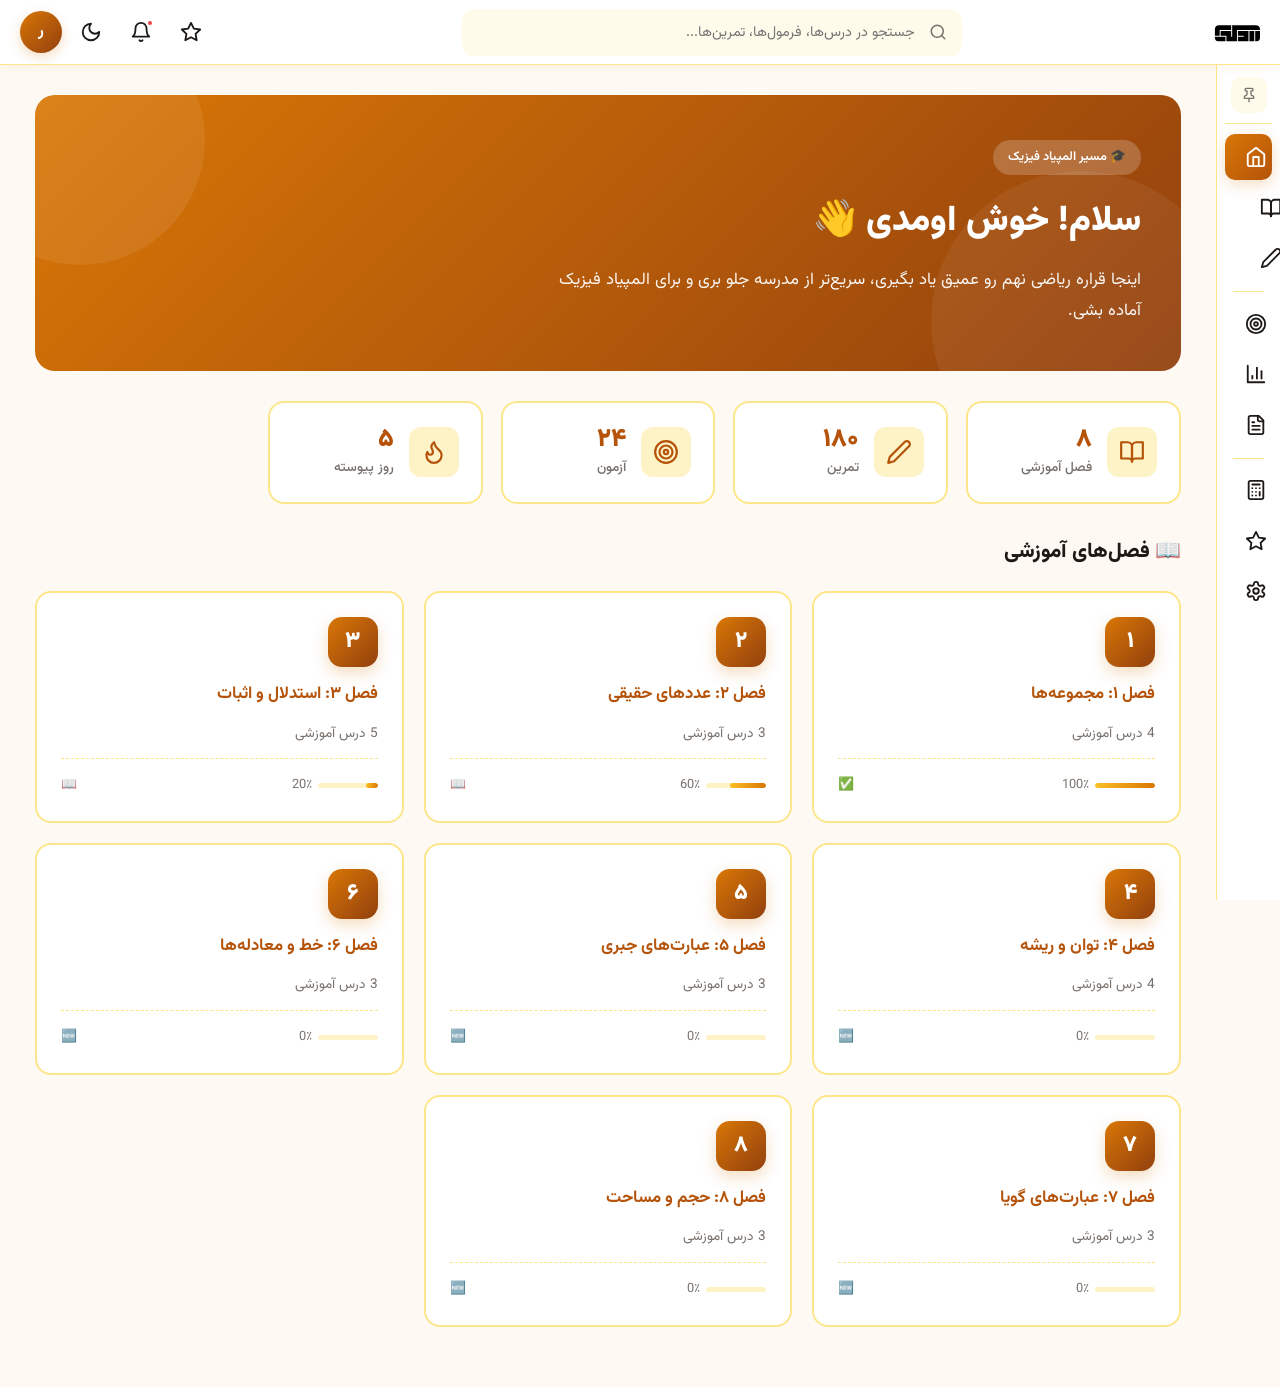
==== index.html @ 49f0c6c1 "Update index.html" ====
<!DOCTYPE html>
<html lang="fa" dir="rtl">
<head>
<meta charset="UTF-8">
<meta name="viewport" content="width=device-width, initial-scale=1.0">
<title>رادیکال — ریاضی نهم</title>
<link href="https://fonts.googleapis.com/css2?family=Vazirmatn:wght@300;400;500;600;700;800;900&display=swap" rel="stylesheet">
<style>
  * { margin: 0; padding: 0; box-sizing: border-box; }

  /* ============================================
     🟤 پالت کهربایی-قهوه‌ای
     ============================================ */
  :root {
    --primary: #d97706;
    --primary-dark: #b45309;
    --primary-darker: #92400e;
    --primary-light: #fef3c7;
    --primary-lighter: #fffbeb;
    --accent: #f59e0b;

    --success: #10b981;
    --warning: #f59e0b;
    --danger: #ef4444;

    --bg: #fefaf3;
    --card: #ffffff;
    --text: #1c1917;
    --text-light: #78716c;
    --border: #fde68a;
    --shadow: rgba(217, 119, 6, 0.08);
    --shadow-lg: rgba(217, 119, 6, 0.15);

    --topbar-h: 65px;
    --sidebar-w: 64px;
    --sidebar-w-open: 240px;
  }

  body.dark {
    --bg: #1c1917;
    --card: #292524;
    --text: #fef3c7;
    --text-light: #a8a29e;
    --border: #44403c;
    --shadow: rgba(0, 0, 0, 0.4);
    --shadow-lg: rgba(0, 0, 0, 0.6);
    --primary-light: #78350f;
    --primary-lighter: #431407;
  }

  body {
    font-family: 'Vazirmatn', 'Tahoma', sans-serif;
    background: var(--bg);
    color: var(--text);
    line-height: 1.8;
    font-size: 15px;
    transition: background 0.3s, color 0.3s;
  }

  /* ============================================
     🎨 آیکون SVG
     ============================================ */
  .icon {
    width: 22px;
    height: 22px;
    flex-shrink: 0;
  }

  /* ============================================
     🔝 TOP BAR
     ============================================ */
  .topbar {
    position: fixed;
    top: 0; right: 0; left: 0;
    height: var(--topbar-h);
    background: var(--card);
    border-bottom: 1px solid var(--border);
    display: flex;
    align-items: center;
    justify-content: space-between;
    padding: 0 20px;
    z-index: 1000;
    box-shadow: 0 2px 15px var(--shadow);
  }

  .topbar-right {
    display: flex;
    align-items: center;
    gap: 15px;
  }

  .menu-btn {
    display: none;
    background: none;
    border: none;
    color: var(--text);
    cursor: pointer;
    padding: 8px;
    border-radius: 8px;
  }
  .menu-btn:hover { background: var(--primary-light); }

  /* ===== لوگو (فقط آیکون) ===== */
  .logo-box {
    display: flex;
    align-items: center;
    text-decoration: none;
    color: var(--primary-dark);
    transition: all 0.3s;
  }

  .logo-box:hover {
    color: var(--primary);
    transform: scale(1.05);
  }

  .logo-svg {
    width: 48px;
    height: 48px;
    display: block;
    color: var(--primary);      /* رنگ کهربایی */
    transition: color 0.3s;
    direction: ltr;              /* مهم: جلوگیری از آینه شدن */
}

.logo-box:hover .logo-svg {
    color: var(--primary-dark);
}

.logo-svg path {
    fill: currentColor;
}
  /* ===== جستجو ===== */
  .topbar-center {
    flex: 1;
    max-width: 500px;
    margin: 0 30px;
  }

  .search-wrapper {
    position: relative;
  }

  .search-wrapper .icon {
    position: absolute;
    right: 15px;
    top: 50%;
    transform: translateY(-50%);
    width: 18px;
    height: 18px;
    color: var(--text-light);
    pointer-events: none;
  }

  .search-input {
    width: 100%;
    background: var(--primary-lighter);
    border: 2px solid transparent;
    padding: 10px 45px 10px 18px;
    border-radius: 12px;
    font-family: inherit;
    font-size: 0.9rem;
    color: var(--text);
    outline: none;
    transition: all 0.2s;
  }
  .search-input:focus {
    border-color: var(--primary);
    background: var(--card);
    box-shadow: 0 0 0 4px var(--primary-light);
  }

  .topbar-left {
    display: flex;
    align-items: center;
    gap: 8px;
  }

  .icon-btn {
    background: transparent;
    border: none;
    width: 42px; height: 42px;
    border-radius: 12px;
    cursor: pointer;
    display: flex;
    align-items: center;
    justify-content: center;
    transition: all 0.2s;
    position: relative;
    color: var(--text);
  }
  .icon-btn:hover {
    background: var(--primary-light);
    transform: translateY(-2px);
  }

  .icon-btn .badge {
    position: absolute;
    top: 8px;
    right: 8px;
    width: 8px; height: 8px;
    background: var(--danger);
    border-radius: 50%;
    border: 2px solid var(--card);
  }

  .user-avatar {
    width: 42px; height: 42px;
    border-radius: 50%;
    background: linear-gradient(135deg, #d97706, #92400e);
    color: white;
    display: flex;
    align-items: center;
    justify-content: center;
    font-weight: 700;
    cursor: pointer;
    font-size: 1rem;
    box-shadow: 0 4px 12px rgba(217,119,6,0.25);
  }

  /* ============================================
     📊 PROGRESS BAR
     ============================================ */
  .progress-bar {
    position: fixed;
    top: var(--topbar-h);
    right: 0;
    height: 3px;
    background: linear-gradient(90deg, #fbbf24, #d97706);
    width: 0%;
    z-index: 999;
    transition: width 0.2s;
  }

  /* ============================================
     📐 LAYOUT
     ============================================ */
  .layout {
    display: flex;
    padding-top: var(--topbar-h);
    min-height: 100vh;
  }

  /* ============================================
     📚 SIDEBAR — مینیمال + فشرده
     ============================================ */
  .sidebar {
    width: var(--sidebar-w);
    background: var(--card);
    border-left: 1px solid var(--border);
    position: fixed;
    top: var(--topbar-h);
    bottom: 0;
    right: 0;
    overflow-y: auto;
    overflow-x: hidden;
    padding: 12px 8px;
    transition: width 0.3s ease;
    z-index: 998;
    display: flex;
    flex-direction: column;
  }

  .sidebar:hover {
    width: var(--sidebar-w-open);
    box-shadow: -10px 0 30px var(--shadow);
  }

  body.sidebar-locked .sidebar {
    width: var(--sidebar-w-open);
  }

  .sidebar::-webkit-scrollbar { width: 4px; }
  .sidebar::-webkit-scrollbar-thumb {
    background: var(--primary-light);
    border-radius: 3px;
  }

  /* ===== دکمه پین (وسط بالا) ===== */
  .sidebar-pin-wrap {
    display: flex;
    justify-content: center;
    margin-bottom: 10px;
    padding-bottom: 10px;
    border-bottom: 1px solid var(--border);
  }

  .sidebar-pin {
    background: var(--primary-lighter);
    border: none;
    width: 36px;
    height: 36px;
    border-radius: 10px;
    cursor: pointer;
    display: flex;
    align-items: center;
    justify-content: center;
    color: var(--text-light);
    transition: all 0.2s;
  }
  .sidebar-pin:hover {
    background: var(--primary-light);
    color: var(--primary-dark);
    transform: scale(1.05);
  }
  .sidebar-pin .icon {
    width: 16px;
    height: 16px;
  }
  .sidebar-pin.pinned {
    background: var(--primary);
    color: white;
  }

  /* ===== آیتم‌های سایدبار ===== */
  .sidebar-link {
    display: flex;
    align-items: center;
    gap: 14px;
    padding: 10px 12px;
    border-radius: 10px;
    text-decoration: none;
    color: var(--text);
    font-size: 0.92rem;
    font-weight: 500;
    transition: all 0.2s;
    cursor: pointer;
    margin-bottom: 2px;
    white-space: nowrap;
    position: relative;
    min-height: 44px;
    justify-content: center;
  }

  .sidebar:hover .sidebar-link,
  body.sidebar-locked .sidebar-link {
    justify-content: flex-start;
    padding: 10px 14px;
  }

  .sidebar-link:hover {
    background: var(--primary-lighter);
    color: var(--primary-dark);
  }

  .sidebar-link.active {
    background: linear-gradient(135deg, #d97706, #b45309);
    color: white;
    box-shadow: 0 4px 15px rgba(217,119,6,0.25);
  }

  .sidebar-link .icon {
    width: 22px;
    height: 22px;
  }

  /* ===== متن و شمارنده — مخفی در حالت مینیمال ===== */
  .sidebar-link .text,
  .sidebar-link .count {
    opacity: 0;
    max-width: 0;
    overflow: hidden;
    transition: all 0.3s;
    white-space: nowrap;
  }

  .sidebar:hover .sidebar-link .text,
  .sidebar:hover .sidebar-link .count,
  body.sidebar-locked .sidebar-link .text,
  body.sidebar-locked .sidebar-link .count {
    opacity: 1;
    max-width: 200px;
  }

  .sidebar-link .count {
    margin-right: auto;
    font-size: 0.7rem;
    background: var(--primary-light);
    color: var(--primary-dark);
    padding: 2px 8px;
    border-radius: 10px;
    font-weight: 700;
  }

  .sidebar-link.active .count {
    background: rgba(255,255,255,0.25);
    color: white;
  }

  /* ===== Tooltip ===== */
  .sidebar:not(:hover) .sidebar-link::after {
    content: attr(data-tooltip);
    position: absolute;
    right: 100%;
    top: 50%;
    transform: translateY(-50%);
    background: var(--text);
    color: var(--card);
    padding: 6px 12px;
    border-radius: 8px;
    font-size: 0.8rem;
    white-space: nowrap;
    opacity: 0;
    pointer-events: none;
    transition: opacity 0.2s;
    margin-right: 8px;
    font-weight: 500;
    z-index: 100;
  }

  .sidebar:not(:hover) .sidebar-link:hover::after {
    opacity: 1;
  }

  /* ===== بخش‌بندی ===== */
  .sidebar-section {
    display: flex;
    flex-direction: column;
    gap: 2px;
  }

  .sidebar-divider {
    height: 1px;
    background: var(--border);
    margin: 8px 8px;
  }

  /* ============================================
     📄 MAIN CONTENT
     ============================================ */
  .main {
    flex: 1;
    margin-right: var(--sidebar-w);
    padding: 30px 35px 60px;
    max-width: calc(100% - var(--sidebar-w));
    transition: margin 0.3s, max-width 0.3s;
  }

  body.sidebar-locked .main {
    margin-right: var(--sidebar-w-open);
    max-width: calc(100% - var(--sidebar-w-open));
  }

  /* ============================================
     🏠 HERO
     ============================================ */
  .hero {
    background: linear-gradient(135deg, #d97706, #92400e);
    color: white;
    border-radius: 20px;
    padding: 45px 40px;
    margin-bottom: 30px;
    position: relative;
    overflow: hidden;
  }

  .hero::before {
    content: '';
    position: absolute;
    top: -80px; left: -80px;
    width: 250px; height: 250px;
    background: rgba(255,255,255,0.08);
    border-radius: 50%;
  }
  .hero::after {
    content: '';
    position: absolute;
    bottom: -100px; right: -50px;
    width: 300px; height: 300px;
    background: rgba(255,255,255,0.06);
    border-radius: 50%;
  }

  .hero-content {
    position: relative;
    z-index: 1;
  }

  .hero-badge {
    display: inline-block;
    background: rgba(255,255,255,0.2);
    padding: 6px 15px;
    border-radius: 20px;
    font-size: 0.8rem;
    margin-bottom: 15px;
    font-weight: 600;
  }

  .hero h1 {
    font-size: 2.2rem;
    margin-bottom: 12px;
    font-weight: 900;
  }

  .hero p {
    font-size: 1.05rem;
    opacity: 0.95;
    max-width: 600px;
  }

  /* ============================================
     📊 STATS CARDS
     ============================================ */
  .stats-grid {
    display: grid;
    grid-template-columns: repeat(auto-fill, minmax(200px, 1fr));
    gap: 18px;
    margin-bottom: 30px;
  }

  .stat-card {
    background: var(--card);
    border-radius: 16px;
    padding: 22px;
    border: 2px solid var(--border);
    transition: all 0.2s;
    display: flex;
    align-items: center;
    gap: 15px;
  }

  .stat-card:hover {
    transform: translateY(-4px);
    border-color: var(--primary);
    box-shadow: 0 10px 25px var(--shadow);
  }

  .stat-icon {
    width: 50px; height: 50px;
    border-radius: 12px;
    background: var(--primary-light);
    color: var(--primary-dark);
    display: flex;
    align-items: center;
    justify-content: center;
    flex-shrink: 0;
  }

  .stat-icon .icon { width: 26px; height: 26px; }

  .stat-info .value {
    font-size: 1.6rem;
    font-weight: 900;
    color: var(--primary-dark);
    line-height: 1.2;
  }

  .stat-info .label {
    font-size: 0.85rem;
    color: var(--text-light);
    font-weight: 500;
  }

  /* ============================================
     📚 CHAPTER CARDS
     ============================================ */
  .section-header {
    display: flex;
    justify-content: space-between;
    align-items: center;
    margin-bottom: 20px;
  }

  .section-header h2 {
    font-size: 1.3rem;
    color: var(--text);
    font-weight: 800;
  }

  .chapters-grid {
    display: grid;
    grid-template-columns: repeat(auto-fill, minmax(280px, 1fr));
    gap: 20px;
  }

  .chapter-card {
    background: var(--card);
    border-radius: 16px;
    padding: 24px;
    text-decoration: none;
    color: var(--text);
    border: 2px solid var(--border);
    transition: all 0.3s;
    display: flex;
    flex-direction: column;
    gap: 12px;
  }

  .chapter-card:hover {
    transform: translateY(-5px);
    box-shadow: 0 15px 35px var(--shadow-lg);
    border-color: var(--primary);
  }

  .chapter-num {
    width: 50px; height: 50px;
    background: linear-gradient(135deg, #d97706, #92400e);
    color: white;
    border-radius: 14px;
    display: flex;
    align-items: center;
    justify-content: center;
    font-size: 1.4rem;
    font-weight: 900;
    box-shadow: 0 6px 15px rgba(217,119,6,0.25);
  }

  .chapter-card h3 {
    font-size: 1.05rem;
    font-weight: 700;
    color: var(--primary-dark);
  }

  .chapter-card p {
    font-size: 0.85rem;
    color: var(--text-light);
    margin: 0;
  }

  .chapter-meta {
    display: flex;
    justify-content: space-between;
    align-items: center;
    margin-top: auto;
    padding-top: 15px;
    border-top: 1px dashed var(--border);
    font-size: 0.8rem;
    color: var(--text-light);
  }

  .chapter-progress-mini {
    display: flex;
    align-items: center;
    gap: 6px;
  }

  .mini-bar {
    width: 60px;
    height: 5px;
    background: var(--primary-light);
    border-radius: 3px;
    overflow: hidden;
  }
  .mini-bar-fill {
    height: 100%;
    background: linear-gradient(90deg, #fbbf24, #d97706);
    border-radius: 3px;
  }

  /* ============================================
     📱 RESPONSIVE
     ============================================ */
  @media (max-width: 900px) {
    .menu-btn { display: flex; }
    .sidebar {
      transform: translateX(100%);
      width: var(--sidebar-w-open);
      box-shadow: -5px 0 30px rgba(0,0,0,0.2);
      padding: 12px 8px;
    }
    .sidebar.open { transform: translateX(0); }
    .sidebar .sidebar-link {
      justify-content: flex-start;
      padding: 10px 14px;
    }
    .sidebar .sidebar-link .text,
    .sidebar .sidebar-link .count {
      opacity: 1;
      max-width: 200px;
    }
    .main {
      margin-right: 0;
      max-width: 100%;
      padding: 20px 15px;
    }
    body.sidebar-locked .main {
      margin-right: 0;
      max-width: 100%;
    }
    .topbar-center { display: none; }
    .hero { padding: 30px 25px; }
    .hero h1 { font-size: 1.5rem; }
    .chapters-grid { grid-template-columns: 1fr; }
  }

  @media (max-width: 500px) {
    .topbar { padding: 0 12px; }
  }

  /* ============================================
     🌫️ OVERLAY
     ============================================ */
  .overlay {
    display: none;
    position: fixed;
    inset: 0;
    background: rgba(0,0,0,0.4);
    z-index: 997;
    backdrop-filter: blur(2px);
  }
  .overlay.active { display: block; }
</style>
</head>
<body>

<!-- ============================================
     📦 آیکون‌های SVG
     ============================================ -->
<svg xmlns="http://www.w3.org/2000/svg" style="display: none;">
  
  <!-- لوگو -->
  <symbol id="icon-logo" viewBox="-100 -40 100 40">
    <path d="M 0 -9 L 0 -22 L -10 -22 L -10 0 L -9 0 Q 0 0 0 -9 Z"/>
    <path d="M -12 0 L -12 -22 L -22 -22 L -22 0 L -12 0 Z"/>
    <path d="M -24 -22 L -46 -22 L -46 -12 L -34 -12 L -34 -10 L -46 -10 L -46 0 L -24 0 L -24 -22 Z"/>
    <path d="M -48 0 L -48 -24 L 0 -24 L 0 -25 Q 0 -34 -9 -34 L -58 -34 L -58 -10 L -60 -10 L -60 -22 L -82 -22 L -82 -12 L -70 -12 L -70 0 L -48 0 Z"/>
    <path d="M -72 0 L -72 -10 L -94 -10 L -94 -9 Q -94 0 -85 0 L -72 0 Z"/>
    <path d="M -84 -12 L -84 -24 L -60 -24 L -60 -34 L -85 -34 Q -94 -34 -94 -25 L -94 -12 L -84 -12 Z"/>
</symbol>

  <symbol id="icon-home" viewBox="0 0 24 24" fill="none" stroke="currentColor" stroke-width="2" stroke-linecap="round" stroke-linejoin="round">
    <path d="m3 9 9-7 9 7v11a2 2 0 0 1-2 2H5a2 2 0 0 1-2-2z"></path>
    <polyline points="9 22 9 12 15 12 15 22"></polyline>
  </symbol>

  <symbol id="icon-book" viewBox="0 0 24 24" fill="none" stroke="currentColor" stroke-width="2" stroke-linecap="round" stroke-linejoin="round">
    <path d="M2 3h6a4 4 0 0 1 4 4v14a3 3 0 0 0-3-3H2z"></path>
    <path d="M22 3h-6a4 4 0 0 0-4 4v14a3 3 0 0 1 3-3h7z"></path>
  </symbol>

  <symbol id="icon-pencil" viewBox="0 0 24 24" fill="none" stroke="currentColor" stroke-width="2" stroke-linecap="round" stroke-linejoin="round">
    <path d="M17 3a2.85 2.83 0 1 1 4 4L7.5 20.5 2 22l1.5-5.5Z"></path>
  </symbol>

  <symbol id="icon-target" viewBox="0 0 24 24" fill="none" stroke="currentColor" stroke-width="2" stroke-linecap="round" stroke-linejoin="round">
    <circle cx="12" cy="12" r="10"></circle>
    <circle cx="12" cy="12" r="6"></circle>
    <circle cx="12" cy="12" r="2"></circle>
  </symbol>

  <symbol id="icon-chart" viewBox="0 0 24 24" fill="none" stroke="currentColor" stroke-width="2" stroke-linecap="round" stroke-linejoin="round">
    <path d="M3 3v18h18"></path>
    <path d="M18 17V9"></path>
    <path d="M13 17V5"></path>
    <path d="M8 17v-3"></path>
  </symbol>

  <symbol id="icon-file-text" viewBox="0 0 24 24" fill="none" stroke="currentColor" stroke-width="2" stroke-linecap="round" stroke-linejoin="round">
    <path d="M15 2H6a2 2 0 0 0-2 2v16a2 2 0 0 0 2 2h12a2 2 0 0 0 2-2V7Z"></path>
    <path d="M14 2v4a2 2 0 0 0 2 2h4"></path>
    <path d="M10 9H8"></path>
    <path d="M16 13H8"></path>
    <path d="M16 17H8"></path>
  </symbol>

  <symbol id="icon-calculator" viewBox="0 0 24 24" fill="none" stroke="currentColor" stroke-width="2" stroke-linecap="round" stroke-linejoin="round">
    <rect width="16" height="20" x="4" y="2" rx="2"></rect>
    <line x1="8" x2="16" y1="6" y2="6"></line>
    <line x1="16" x2="16" y1="14" y2="18"></line>
    <path d="M16 10h.01"></path>
    <path d="M12 10h.01"></path>
    <path d="M8 10h.01"></path>
    <path d="M12 14h.01"></path>
    <path d="M8 14h.01"></path>
    <path d="M12 18h.01"></path>
    <path d="M8 18h.01"></path>
  </symbol>

  <symbol id="icon-star" viewBox="0 0 24 24" fill="none" stroke="currentColor" stroke-width="2" stroke-linecap="round" stroke-linejoin="round">
    <polygon points="12 2 15.09 8.26 22 9.27 17 14.14 18.18 21.02 12 17.77 5.82 21.02 7 14.14 2 9.27 8.91 8.26 12 2"></polygon>
  </symbol>

  <symbol id="icon-settings" viewBox="0 0 24 24" fill="none" stroke="currentColor" stroke-width="2" stroke-linecap="round" stroke-linejoin="round">
    <path d="M12.22 2h-.44a2 2 0 0 0-2 2v.18a2 2 0 0 1-1 1.73l-.43.25a2 2 0 0 1-2 0l-.15-.08a2 2 0 0 0-2.73.73l-.22.38a2 2 0 0 0 .73 2.73l.15.1a2 2 0 0 1 1 1.72v.51a2 2 0 0 1-1 1.74l-.15.09a2 2 0 0 0-.73 2.73l.22.38a2 2 0 0 0 2.73.73l.15-.08a2 2 0 0 1 2 0l.43.25a2 2 0 0 1 1 1.73V20a2 2 0 0 0 2 2h.44a2 2 0 0 0 2-2v-.18a2 2 0 0 1 1-1.73l.43-.25a2 2 0 0 1 2 0l.15.08a2 2 0 0 0 2.73-.73l.22-.39a2 2 0 0 0-.73-2.73l-.15-.08a2 2 0 0 1-1-1.74v-.5a2 2 0 0 1 1-1.74l.15-.09a2 2 0 0 0 .73-2.73l-.22-.38a2 2 0 0 0-2.73-.73l-.15.08a2 2 0 0 1-2 0l-.43-.25a2 2 0 0 1-1-1.73V4a2 2 0 0 0-2-2z"></path>
    <circle cx="12" cy="12" r="3"></circle>
  </symbol>

  <symbol id="icon-search" viewBox="0 0 24 24" fill="none" stroke="currentColor" stroke-width="2" stroke-linecap="round" stroke-linejoin="round">
    <circle cx="11" cy="11" r="8"></circle>
    <path d="m21 21-4.3-4.3"></path>
  </symbol>

  <symbol id="icon-bell" viewBox="0 0 24 24" fill="none" stroke="currentColor" stroke-width="2" stroke-linecap="round" stroke-linejoin="round">
    <path d="M6 8a6 6 0 0 1 12 0c0 7 3 9 3 9H3s3-2 3-9"></path>
    <path d="M10.3 21a1.94 1.94 0 0 0 3.4 0"></path>
  </symbol>

  <symbol id="icon-moon" viewBox="0 0 24 24" fill="none" stroke="currentColor" stroke-width="2" stroke-linecap="round" stroke-linejoin="round">
    <path d="M12 3a6 6 0 0 0 9 9 9 9 0 1 1-9-9Z"></path>
  </symbol>

  <symbol id="icon-sun" viewBox="0 0 24 24" fill="none" stroke="currentColor" stroke-width="2" stroke-linecap="round" stroke-linejoin="round">
    <circle cx="12" cy="12" r="4"></circle>
    <path d="M12 2v2"></path>
    <path d="M12 20v2"></path>
    <path d="m4.93 4.93 1.41 1.41"></path>
    <path d="m17.66 17.66 1.41 1.41"></path>
    <path d="M2 12h2"></path>
    <path d="M20 12h2"></path>
    <path d="m6.34 17.66-1.41 1.41"></path>
    <path d="m19.07 4.93-1.41 1.41"></path>
  </symbol>

  <symbol id="icon-menu" viewBox="0 0 24 24" fill="none" stroke="currentColor" stroke-width="2" stroke-linecap="round" stroke-linejoin="round">
    <line x1="4" x2="20" y1="12" y2="12"></line>
    <line x1="4" x2="20" y1="6" y2="6"></line>
    <line x1="4" x2="20" y1="18" y2="18"></line>
  </symbol>

  <symbol id="icon-pin" viewBox="0 0 24 24" fill="none" stroke="currentColor" stroke-width="2" stroke-linecap="round" stroke-linejoin="round">
    <line x1="12" x2="12" y1="17" y2="22"></line>
    <path d="M5 17h14v-1.76a2 2 0 0 0-1.11-1.79l-1.78-.9A2 2 0 0 1 15 10.76V6h1a2 2 0 0 0 0-4H8a2 2 0 0 0 0 4h1v4.76a2 2 0 0 1-1.11 1.79l-1.78.9A2 2 0 0 0 5 15.24Z"></path>
  </symbol>

  <symbol id="icon-flame" viewBox="0 0 24 24" fill="none" stroke="currentColor" stroke-width="2" stroke-linecap="round" stroke-linejoin="round">
    <path d="M8.5 14.5A2.5 2.5 0 0 0 11 12c0-1.38-.5-2-1-3-1.072-2.143-.224-4.054 2-6 .5 2.5 2 4.9 4 6.5 2 1.6 3 3.5 3 5.5a7 7 0 1 1-14 0c0-1.153.433-2.294 1-3a2.5 2.5 0 0 0 2.5 2.5z"></path>
  </symbol>
</svg>

<!-- ============================================
     🔝 TOP BAR
     ============================================ -->
<div class="topbar">
  <div class="topbar-right">
    <button class="menu-btn" onclick="toggleSidebar()">
      <svg class="icon"><use href="#icon-menu"></use></svg>
    </button>
    <a href="#home" class="logo-box">
      <svg class="logo-svg" viewBox="0 0 100 40">
        <use href="#icon-logo"></use>
      </svg>
    </a>
  </div>

  <div class="topbar-center">
    <div class="search-wrapper">
      <svg class="icon"><use href="#icon-search"></use></svg>
      <input type="text" class="search-input" placeholder="جستجو در درس‌ها، فرمول‌ها، تمرین‌ها...">
    </div>
  </div>

  <div class="topbar-left">
    <button class="icon-btn" title="علاقه‌مندی‌ها">
      <svg class="icon"><use href="#icon-star"></use></svg>
    </button>
    <button class="icon-btn" title="اعلان‌ها">
      <svg class="icon"><use href="#icon-bell"></use></svg>
      <span class="badge"></span>
    </button>
    <button class="icon-btn" onclick="toggleTheme()" id="themeBtn">
      <svg class="icon" id="themeIcon"><use href="#icon-moon"></use></svg>
    </button>
    <div class="user-avatar">ر</div>
  </div>
</div>

<!-- ============================================
     📊 PROGRESS BAR
     ============================================ -->
<div class="progress-bar" id="progressBar"></div>

<!-- ============================================
     🌫️ OVERLAY
     ============================================ -->
<div class="overlay" id="overlay" onclick="toggleSidebar()"></div>

<!-- ============================================
     📐 LAYOUT
     ============================================ -->
<div class="layout">

  <aside class="sidebar" id="sidebar">
    
    <div class="sidebar-pin-wrap">
      <button class="sidebar-pin" id="pinBtn" onclick="togglePin()" title="قفل کردن سایدبار">
        <svg class="icon"><use href="#icon-pin"></use></svg>
      </button>
    </div>

    <div class="sidebar-section">
      <a href="#home" class="sidebar-link active" data-tooltip="خانه">
        <svg class="icon"><use href="#icon-home"></use></svg>
        <span class="text">خانه</span>
      </a>
      <a href="#lessons" class="sidebar-link" data-tooltip="درسنامه">
        <svg class="icon"><use href="#icon-book"></use></svg>
        <span class="text">درسنامه</span>
        <span class="count">۲۴</span>
      </a>
      <a href="#practice" class="sidebar-link" data-tooltip="تمرین‌ها">
        <svg class="icon"><use href="#icon-pencil"></use></svg>
        <span class="text">تمرین‌ها</span>
        <span class="count">۱۸۰</span>
      </a>
    </div>

    <div class="sidebar-divider"></div>

    <div class="sidebar-section">
      <a href="#exams" class="sidebar-link" data-tooltip="آزمون‌ها">
        <svg class="icon"><use href="#icon-target"></use></svg>
        <span class="text">آزمون‌ها</span>
      </a>
      <a href="#analysis" class="sidebar-link" data-tooltip="آنالیز و پیشرفت">
        <svg class="icon"><use href="#icon-chart"></use></svg>
        <span class="text">آنالیز و پیشرفت</span>
      </a>
      <a href="#formulas" class="sidebar-link" data-tooltip="فرمول‌نامه">
        <svg class="icon"><use href="#icon-file-text"></use></svg>
        <span class="text">فرمول‌نامه</span>
      </a>
    </div>

    <div class="sidebar-divider"></div>

    <div class="sidebar-section">
      <a href="#calculator" class="sidebar-link" data-tooltip="ماشین‌حساب">
        <svg class="icon"><use href="#icon-calculator"></use></svg>
        <span class="text">ماشین‌حساب</span>
      </a>
      <a href="#favorites" class="sidebar-link" data-tooltip="علاقه‌مندی‌ها">
        <svg class="icon"><use href="#icon-star"></use></svg>
        <span class="text">علاقه‌مندی‌ها</span>
      </a>
      <a href="#settings" class="sidebar-link" data-tooltip="تنظیمات">
        <svg class="icon"><use href="#icon-settings"></use></svg>
        <span class="text">تنظیمات</span>
      </a>
    </div>

  </aside>

  <main class="main" id="mainContent"></main>

</div>

<script>
/* ============================================
   📚 محتوای صفحه خانه
   ============================================ */
const HOME_CONTENT = `
  <div class="hero">
    <div class="hero-content">
      <div class="hero-badge">🎓 مسیر المپیاد فیزیک</div>
      <h1>سلام! خوش اومدی 👋</h1>
      <p>اینجا قراره ریاضی نهم رو عمیق یاد بگیری، سریع‌تر از مدرسه جلو بری و برای المپیاد فیزیک آماده بشی.</p>
    </div>
  </div>

  <div class="stats-grid">
    <div class="stat-card">
      <div class="stat-icon"><svg class="icon"><use href="#icon-book"></use></svg></div>
      <div class="stat-info">
        <div class="value">۸</div>
        <div class="label">فصل آموزشی</div>
      </div>
    </div>
    <div class="stat-card">
      <div class="stat-icon"><svg class="icon"><use href="#icon-pencil"></use></svg></div>
      <div class="stat-info">
        <div class="value">۱۸۰</div>
        <div class="label">تمرین</div>
      </div>
    </div>
    <div class="stat-card">
      <div class="stat-icon"><svg class="icon"><use href="#icon-target"></use></svg></div>
      <div class="stat-info">
        <div class="value">۲۴</div>
        <div class="label">آزمون</div>
      </div>
    </div>
    <div class="stat-card">
      <div class="stat-icon"><svg class="icon"><use href="#icon-flame"></use></svg></div>
      <div class="stat-info">
        <div class="value">۵</div>
        <div class="label">روز پیوسته</div>
      </div>
    </div>
  </div>

  <div class="section-header">
    <h2>📖 فصل‌های آموزشی</h2>
  </div>

  <div class="chapters-grid">
    ${[
      {n: '۱', t: 'مجموعه‌ها', c: 4, p: 100},
      {n: '۲', t: 'عددهای حقیقی', c: 3, p: 60},
      {n: '۳', t: 'استدلال و اثبات', c: 5, p: 20},
      {n: '۴', t: 'توان و ریشه', c: 4, p: 0},
      {n: '۵', t: 'عبارت‌های جبری', c: 3, p: 0},
      {n: '۶', t: 'خط و معادله‌ها', c: 3, p: 0},
      {n: '۷', t: 'عبارت‌های گویا', c: 3, p: 0},
      {n: '۸', t: 'حجم و مساحت', c: 3, p: 0}
    ].map(ch => `
      <a href="#ch${ch.n}" class="chapter-card">
        <div class="chapter-num">${ch.n}</div>
        <h3>فصل ${ch.n}: ${ch.t}</h3>
        <p>${ch.c} درس آموزشی</p>
        <div class="chapter-meta">
          <div class="chapter-progress-mini">
            <div class="mini-bar">
              <div class="mini-bar-fill" style="width:${ch.p}%"></div>
            </div>
            <span>${ch.p}٪</span>
          </div>
          <span>${ch.p === 0 ? '🆕' : ch.p === 100 ? '✅' : '📖'}</span>
        </div>
      </a>
    `).join('')}
  </div>
`;

/* ============================================
   🔄 ROUTER
   ============================================ */
function render() {
  const hash = location.hash.slice(1) || 'home';
  const main = document.getElementById('mainContent');

  if (hash === 'home' || hash === '') {
    main.innerHTML = HOME_CONTENT;
  } else {
    main.innerHTML = `
      <div class="hero">
        <div class="hero-content">
          <div class="hero-badge">🚧 در حال ساخت</div>
          <h1>به‌زودی...</h1>
          <p>این بخش هنوز آماده نشده. به‌زودی محتوای آن اضافه می‌شود.</p>
        </div>
      </div>
    `;
  }

  document.querySelectorAll('.sidebar-link').forEach(l => l.classList.remove('active'));
  const activeLink = document.querySelector(`.sidebar-link[href="#${hash}"]`);
  if (activeLink) activeLink.classList.add('active');

  closeSidebar();
  window.scrollTo({ top: 0, behavior: 'smooth' });
}

/* ============================================
   🌙 تم
   ============================================ */
function toggleTheme() {
  document.body.classList.toggle('dark');
  const isDark = document.body.classList.contains('dark');
  document.getElementById('themeIcon').innerHTML = isDark 
    ? '<use href="#icon-sun"></use>' 
    : '<use href="#icon-moon"></use>';
  localStorage.setItem('theme', isDark ? 'dark' : 'light');
}

if (localStorage.getItem('theme') === 'dark') {
  document.body.classList.add('dark');
  document.getElementById('themeIcon').innerHTML = '<use href="#icon-sun"></use>';
}

/* ============================================
   📌 پین
   ============================================ */
function togglePin() {
  document.body.classList.toggle('sidebar-locked');
  document.getElementById('pinBtn').classList.toggle('pinned');
  localStorage.setItem('sidebarLocked', document.body.classList.contains('sidebar-locked') ? 'true' : 'false');
}

if (localStorage.getItem('sidebarLocked') === 'true') {
  document.body.classList.add('sidebar-locked');
  document.getElementById('pinBtn').classList.add('pinned');
}

/* ============================================
   📱 سایدبار موبایل
   ============================================ */
function toggleSidebar() {
  document.getElementById('sidebar').classList.toggle('open');
  document.getElementById('overlay').classList.toggle('active');
}
function closeSidebar() {
  document.getElementById('sidebar').classList.remove('open');
  document.getElementById('overlay').classList.remove('active');
}

/* ============================================
   📊 نوار پیشرفت
   ============================================ */
window.addEventListener('scroll', () => {
  const scrollTop = window.scrollY;
  const docHeight = document.documentElement.scrollHeight - window.innerHeight;
  const progress = docHeight > 0 ? (scrollTop / docHeight) * 100 : 0;
  document.getElementById('progressBar').style.width = progress + '%';
});

/* ============================================
   🚀 راه‌اندازی
   ============================================ */
window.addEventListener('hashchange', render);
window.addEventListener('load', render);
</script>

</body>
</html>
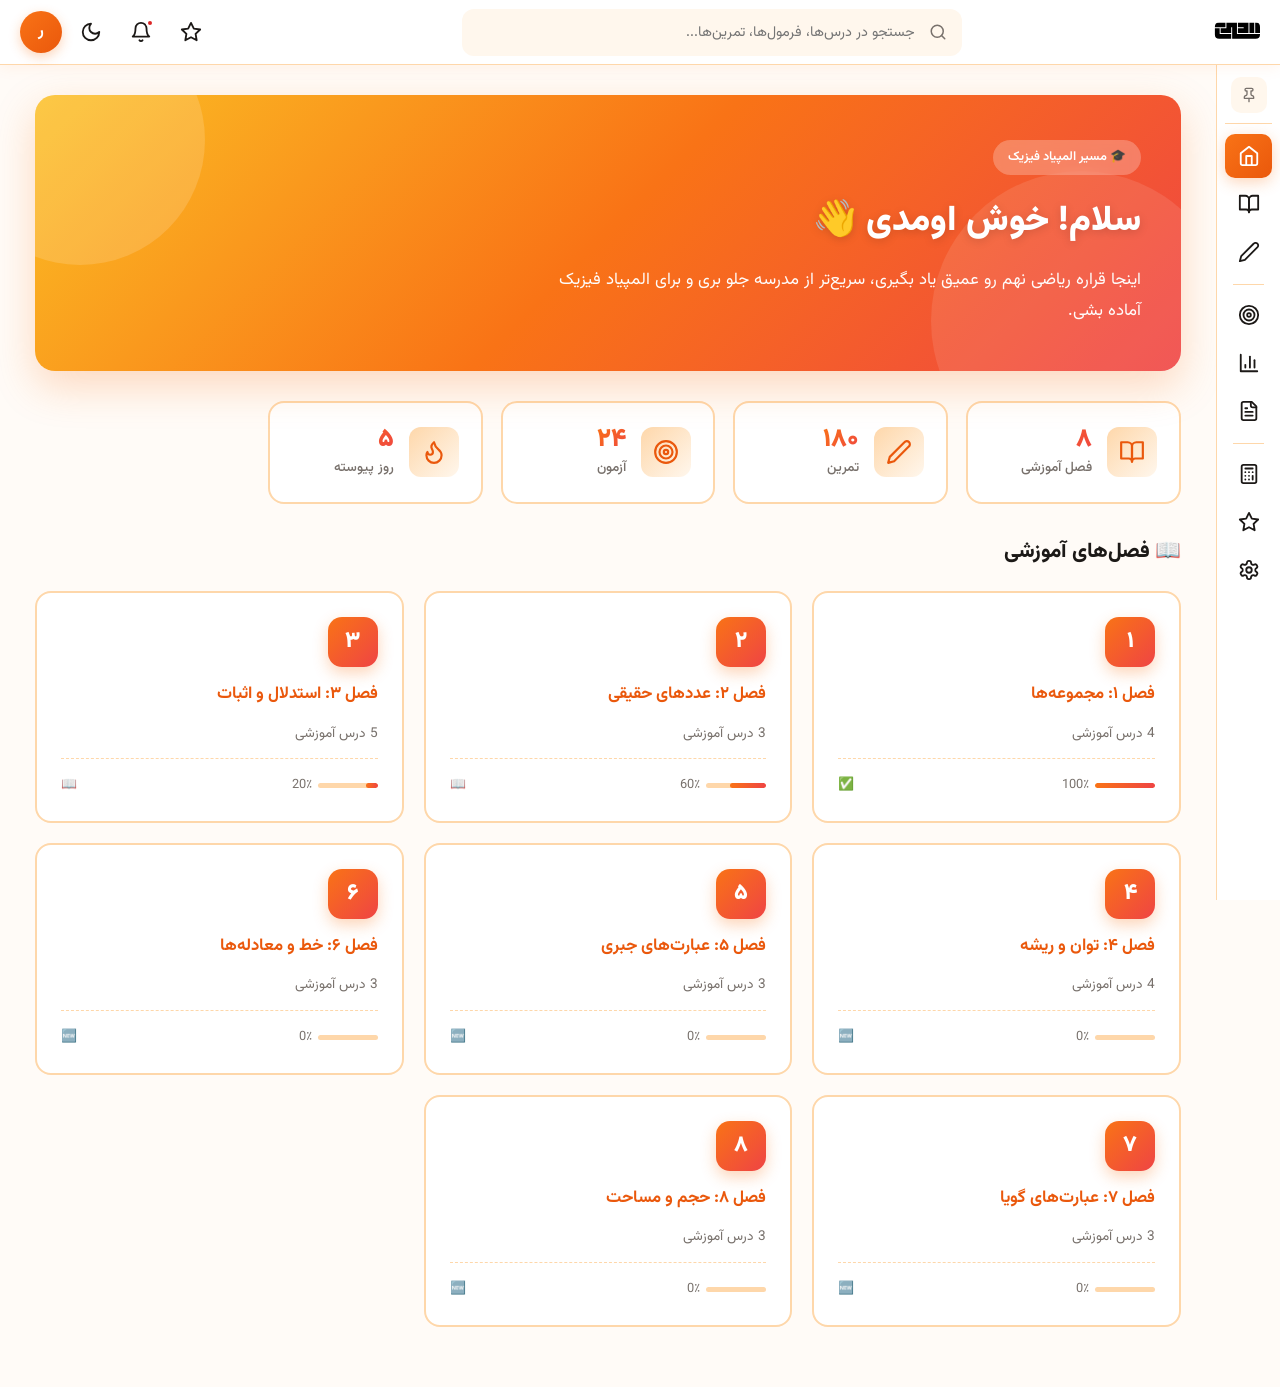
==== commit 08023b0a: "Create index.html" ====
--- a/index.html
+++ b/index.html
@@ -9,42 +9,46 @@
   * { margin: 0; padding: 0; box-sizing: border-box; }
 
   /* ============================================
-     🟤 پالت کهربایی-قهوه‌ای
+     🔥 پالت نارنجی-قرمز (Sunset)
+     پرانرژی برای روز و شب
      ============================================ */
   :root {
-    --primary: #d97706;
-    --primary-dark: #b45309;
-    --primary-darker: #92400e;
-    --primary-light: #fef3c7;
-    --primary-lighter: #fffbeb;
-    --accent: #f59e0b;
+    --primary: #f97316;
+    --primary-dark: #ea580c;
+    --primary-darker: #c2410c;
+    --primary-light: #fed7aa;
+    --primary-lighter: #fff7ed;
+    --accent: #ef4444;
 
     --success: #10b981;
     --warning: #f59e0b;
-    --danger: #ef4444;
-
-    --bg: #fefaf3;
+    --danger: #dc2626;
+
+    --bg: #fffbf7;
     --card: #ffffff;
     --text: #1c1917;
     --text-light: #78716c;
-    --border: #fde68a;
-    --shadow: rgba(217, 119, 6, 0.08);
-    --shadow-lg: rgba(217, 119, 6, 0.15);
+    --border: #fed7aa;
+    --shadow: rgba(249, 115, 22, 0.08);
+    --shadow-lg: rgba(249, 115, 22, 0.15);
 
     --topbar-h: 65px;
     --sidebar-w: 64px;
     --sidebar-w-open: 240px;
   }
 
+  /* ============================================
+     🌙 حالت شب — تیره‌تر + گرم
+     ============================================ */
   body.dark {
-    --bg: #1c1917;
-    --card: #292524;
-    --text: #fef3c7;
-    --text-light: #a8a29e;
-    --border: #44403c;
-    --shadow: rgba(0, 0, 0, 0.4);
-    --shadow-lg: rgba(0, 0, 0, 0.6);
-    --primary-light: #78350f;
+    --bg: #140a05;
+    --card: #2c1810;
+    --text: #ffedd5;
+    --text-light: #fdba74;
+    --border: #7c2d12;
+    --shadow: rgba(0, 0, 0, 0.5);
+    --shadow-lg: rgba(0, 0, 0, 0.8);
+    --primary-light: #7c2d12;
     --primary-lighter: #431407;
   }
 
@@ -57,9 +61,6 @@
     transition: background 0.3s, color 0.3s;
   }
 
-  /* ============================================
-     🎨 آیکون SVG
-     ============================================ */
   .icon {
     width: 22px;
     height: 22px;
@@ -100,17 +101,17 @@
   }
   .menu-btn:hover { background: var(--primary-light); }
 
-  /* ===== لوگو (فقط آیکون) ===== */
+  /* لوگو */
   .logo-box {
     display: flex;
     align-items: center;
     text-decoration: none;
+    color: var(--primary);
+    transition: all 0.3s;
+  }
+
+  .logo-box:hover {
     color: var(--primary-dark);
-    transition: all 0.3s;
-  }
-
-  .logo-box:hover {
-    color: var(--primary);
     transform: scale(1.05);
   }
 
@@ -118,19 +119,13 @@
     width: 48px;
     height: 48px;
     display: block;
-    color: var(--primary);      /* رنگ کهربایی */
-    transition: color 0.3s;
-    direction: ltr;              /* مهم: جلوگیری از آینه شدن */
-}
-
-.logo-box:hover .logo-svg {
-    color: var(--primary-dark);
-}
-
-.logo-svg path {
+  }
+
+  .logo-svg path {
     fill: currentColor;
-}
-  /* ===== جستجو ===== */
+  }
+
+  /* جستجو */
   .topbar-center {
     flex: 1;
     max-width: 500px;
@@ -207,7 +202,7 @@
   .user-avatar {
     width: 42px; height: 42px;
     border-radius: 50%;
-    background: linear-gradient(135deg, #d97706, #92400e);
+    background: linear-gradient(135deg, #f97316, #ea580c);
     color: white;
     display: flex;
     align-items: center;
@@ -215,23 +210,30 @@
     font-weight: 700;
     cursor: pointer;
     font-size: 1rem;
-    box-shadow: 0 4px 12px rgba(217,119,6,0.25);
-  }
-
-  /* ============================================
-     📊 PROGRESS BAR
+    box-shadow: 0 4px 12px rgba(249,115,22,0.3);
+  }
+
+  /* ============================================
+     📊 PROGRESS BAR — گرادیان متحرک
      ============================================ */
   .progress-bar {
     position: fixed;
     top: var(--topbar-h);
     right: 0;
     height: 3px;
-    background: linear-gradient(90deg, #fbbf24, #d97706);
+    background: linear-gradient(90deg, #fbbf24, #f97316, #ef4444);
+    background-size: 200% 100%;
+    animation: progressShift 3s ease infinite;
     width: 0%;
     z-index: 999;
     transition: width 0.2s;
   }
 
+  @keyframes progressShift {
+    0%, 100% { background-position: 0% 50%; }
+    50% { background-position: 100% 50%; }
+  }
+
   /* ============================================
      📐 LAYOUT
      ============================================ */
@@ -242,7 +244,7 @@
   }
 
   /* ============================================
-     📚 SIDEBAR — مینیمال + فشرده
+     📚 SIDEBAR
      ============================================ */
   .sidebar {
     width: var(--sidebar-w);
@@ -276,7 +278,7 @@
     border-radius: 3px;
   }
 
-  /* ===== دکمه پین (وسط بالا) ===== */
+  /* دکمه پین وسط */
   .sidebar-pin-wrap {
     display: flex;
     justify-content: center;
@@ -308,7 +310,7 @@
     height: 16px;
   }
   .sidebar-pin.pinned {
-    background: var(--primary);
+    background: linear-gradient(135deg, #f97316, #ea580c);
     color: white;
   }
 
@@ -317,25 +319,28 @@
     display: flex;
     align-items: center;
     gap: 14px;
-    padding: 10px 12px;
+    padding: 10px 10px;
     border-radius: 10px;
     text-decoration: none;
     color: var(--text);
     font-size: 0.92rem;
     font-weight: 500;
-    transition: all 0.2s;
+    transition: background 0.2s, color 0.2s;
     cursor: pointer;
     margin-bottom: 2px;
     white-space: nowrap;
     position: relative;
     min-height: 44px;
     justify-content: center;
+    width: 100%;
+    overflow: hidden;
   }
 
   .sidebar:hover .sidebar-link,
   body.sidebar-locked .sidebar-link {
     justify-content: flex-start;
     padding: 10px 14px;
+    gap: 12px;
   }
 
   .sidebar-link:hover {
@@ -344,9 +349,9 @@
   }
 
   .sidebar-link.active {
-    background: linear-gradient(135deg, #d97706, #b45309);
+    background: linear-gradient(135deg, #f97316, #ea580c);
     color: white;
-    box-shadow: 0 4px 15px rgba(217,119,6,0.25);
+    box-shadow: 0 4px 15px rgba(249,115,22,0.3);
   }
 
   .sidebar-link .icon {
@@ -354,13 +359,12 @@
     height: 22px;
   }
 
-  /* ===== متن و شمارنده — مخفی در حالت مینیمال ===== */
+  /* ============================================
+     ⭐ مهم: متن و شمارنده — display به جای opacity
+     ============================================ */
   .sidebar-link .text,
   .sidebar-link .count {
-    opacity: 0;
-    max-width: 0;
-    overflow: hidden;
-    transition: all 0.3s;
+    display: none;
     white-space: nowrap;
   }
 
@@ -368,8 +372,13 @@
   .sidebar:hover .sidebar-link .count,
   body.sidebar-locked .sidebar-link .text,
   body.sidebar-locked .sidebar-link .count {
-    opacity: 1;
-    max-width: 200px;
+    display: inline-block;
+    animation: fadeInText 0.25s ease;
+  }
+
+  @keyframes fadeInText {
+    from { opacity: 0; transform: translateX(8px); }
+    to { opacity: 1; transform: translateX(0); }
   }
 
   .sidebar-link .count {
@@ -380,6 +389,7 @@
     padding: 2px 8px;
     border-radius: 10px;
     font-weight: 700;
+    flex-shrink: 0;
   }
 
   .sidebar-link.active .count {
@@ -387,7 +397,7 @@
     color: white;
   }
 
-  /* ===== Tooltip ===== */
+  /* Tooltip */
   .sidebar:not(:hover) .sidebar-link::after {
     content: attr(data-tooltip);
     position: absolute;
@@ -412,7 +422,6 @@
     opacity: 1;
   }
 
-  /* ===== بخش‌بندی ===== */
   .sidebar-section {
     display: flex;
     flex-direction: column;
@@ -442,16 +451,17 @@
   }
 
   /* ============================================
-     🏠 HERO
+     🏠 HERO — گرادیان سه‌رنگ پرانرژی
      ============================================ */
   .hero {
-    background: linear-gradient(135deg, #d97706, #92400e);
+    background: linear-gradient(135deg, #fbbf24 0%, #f97316 50%, #ef4444 100%);
     color: white;
     border-radius: 20px;
     padding: 45px 40px;
     margin-bottom: 30px;
     position: relative;
     overflow: hidden;
+    box-shadow: 0 15px 40px rgba(249,115,22,0.25);
   }
 
   .hero::before {
@@ -459,7 +469,7 @@
     position: absolute;
     top: -80px; left: -80px;
     width: 250px; height: 250px;
-    background: rgba(255,255,255,0.08);
+    background: rgba(255,255,255,0.15);
     border-radius: 50%;
   }
   .hero::after {
@@ -467,7 +477,7 @@
     position: absolute;
     bottom: -100px; right: -50px;
     width: 300px; height: 300px;
-    background: rgba(255,255,255,0.06);
+    background: rgba(255,255,255,0.1);
     border-radius: 50%;
   }
 
@@ -478,23 +488,25 @@
 
   .hero-badge {
     display: inline-block;
-    background: rgba(255,255,255,0.2);
+    background: rgba(255,255,255,0.25);
     padding: 6px 15px;
     border-radius: 20px;
     font-size: 0.8rem;
     margin-bottom: 15px;
     font-weight: 600;
+    backdrop-filter: blur(5px);
   }
 
   .hero h1 {
     font-size: 2.2rem;
     margin-bottom: 12px;
     font-weight: 900;
+    text-shadow: 0 2px 10px rgba(0,0,0,0.15);
   }
 
   .hero p {
     font-size: 1.05rem;
-    opacity: 0.95;
+    opacity: 0.98;
     max-width: 600px;
   }
 
@@ -513,7 +525,7 @@
     border-radius: 16px;
     padding: 22px;
     border: 2px solid var(--border);
-    transition: all 0.2s;
+    transition: all 0.3s;
     display: flex;
     align-items: center;
     gap: 15px;
@@ -523,12 +535,13 @@
     transform: translateY(-4px);
     border-color: var(--primary);
     box-shadow: 0 10px 25px var(--shadow);
+    background: linear-gradient(135deg, var(--card) 0%, var(--primary-lighter) 100%);
   }
 
   .stat-icon {
     width: 50px; height: 50px;
     border-radius: 12px;
-    background: var(--primary-light);
+    background: linear-gradient(135deg, var(--primary-light) 0%, var(--primary-lighter) 100%);
     color: var(--primary-dark);
     display: flex;
     align-items: center;
@@ -541,7 +554,10 @@
   .stat-info .value {
     font-size: 1.6rem;
     font-weight: 900;
-    color: var(--primary-dark);
+    background: linear-gradient(135deg, #f97316, #ef4444);
+    -webkit-background-clip: text;
+    -webkit-text-fill-color: transparent;
+    background-clip: text;
     line-height: 1.2;
   }
 
@@ -590,11 +606,12 @@
     transform: translateY(-5px);
     box-shadow: 0 15px 35px var(--shadow-lg);
     border-color: var(--primary);
+    background: linear-gradient(135deg, var(--card) 0%, var(--primary-lighter) 100%);
   }
 
   .chapter-num {
     width: 50px; height: 50px;
-    background: linear-gradient(135deg, #d97706, #92400e);
+    background: linear-gradient(135deg, #f97316, #ef4444);
     color: white;
     border-radius: 14px;
     display: flex;
@@ -602,7 +619,7 @@
     justify-content: center;
     font-size: 1.4rem;
     font-weight: 900;
-    box-shadow: 0 6px 15px rgba(217,119,6,0.25);
+    box-shadow: 0 6px 15px rgba(249,115,22,0.3);
   }
 
   .chapter-card h3 {
@@ -643,7 +660,7 @@
   }
   .mini-bar-fill {
     height: 100%;
-    background: linear-gradient(90deg, #fbbf24, #d97706);
+    background: linear-gradient(90deg, #f97316, #ef4444);
     border-radius: 3px;
   }
 
@@ -665,8 +682,7 @@
     }
     .sidebar .sidebar-link .text,
     .sidebar .sidebar-link .count {
-      opacity: 1;
-      max-width: 200px;
+      display: inline-block;
     }
     .main {
       margin-right: 0;
@@ -709,14 +725,14 @@
 <svg xmlns="http://www.w3.org/2000/svg" style="display: none;">
   
   <!-- لوگو -->
-  <symbol id="icon-logo" viewBox="-100 -40 100 40">
-    <path d="M 0 -9 L 0 -22 L -10 -22 L -10 0 L -9 0 Q 0 0 0 -9 Z"/>
-    <path d="M -12 0 L -12 -22 L -22 -22 L -22 0 L -12 0 Z"/>
-    <path d="M -24 -22 L -46 -22 L -46 -12 L -34 -12 L -34 -10 L -46 -10 L -46 0 L -24 0 L -24 -22 Z"/>
-    <path d="M -48 0 L -48 -24 L 0 -24 L 0 -25 Q 0 -34 -9 -34 L -58 -34 L -58 -10 L -60 -10 L -60 -22 L -82 -22 L -82 -12 L -70 -12 L -70 0 L -48 0 Z"/>
-    <path d="M -72 0 L -72 -10 L -94 -10 L -94 -9 Q -94 0 -85 0 L -72 0 Z"/>
-    <path d="M -84 -12 L -84 -24 L -60 -24 L -60 -34 L -85 -34 Q -94 -34 -94 -25 L -94 -12 L -84 -12 Z"/>
-</symbol>
+  <symbol id="icon-logo" viewBox="0 0 100 40">
+    <path d="M 100 9 L 100 22 L 90 22 L 90 0 L 91 0 Q 100 0 100 9 Z"/>
+    <path d="M 88 0 L 88 22 L 78 22 L 78 0 L 88 0 Z"/>
+    <path d="M 76 22 L 54 22 L 54 12 L 66 12 L 66 10 L 54 10 L 54 0 L 76 0 L 76 22 Z"/>
+    <path d="M 52 0 L 52 24 L 100 24 L 100 25 Q 100 34 91 34 L 42 34 L 42 10 L 40 10 L 40 22 L 18 22 L 18 12 L 30 12 L 30 0 L 52 0 Z"/>
+    <path d="M 28 0 L 28 10 L 6 10 L 6 9 Q 6 0 15 0 L 28 0 Z"/>
+    <path d="M 16 12 L 16 24 L 40 24 L 40 34 L 15 34 Q 6 34 6 25 L 6 12 L 16 12 Z"/>
+  </symbol>
 
   <symbol id="icon-home" viewBox="0 0 24 24" fill="none" stroke="currentColor" stroke-width="2" stroke-linecap="round" stroke-linejoin="round">
     <path d="m3 9 9-7 9 7v11a2 2 0 0 1-2 2H5a2 2 0 0 1-2-2z"></path>
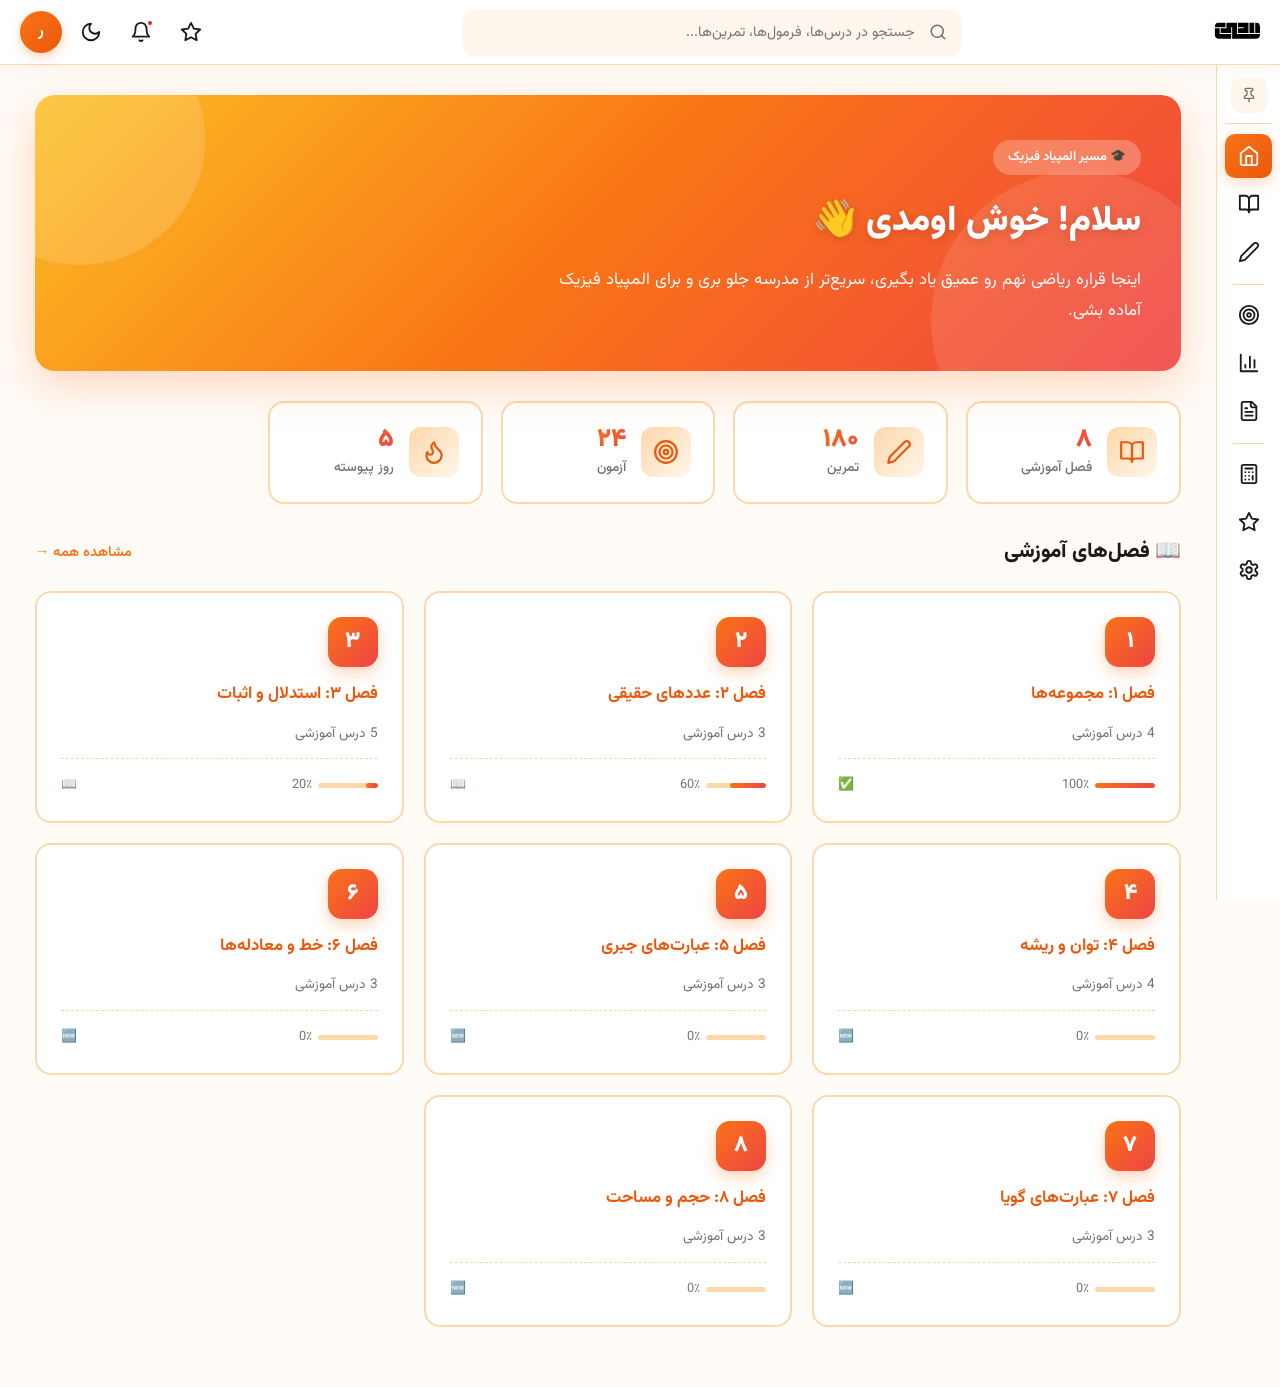
==== commit 4cd23799: "Create index.html" ====
--- a/index.html
+++ b/index.html
@@ -5,717 +5,7 @@
 <meta name="viewport" content="width=device-width, initial-scale=1.0">
 <title>رادیکال — ریاضی نهم</title>
 <link href="https://fonts.googleapis.com/css2?family=Vazirmatn:wght@300;400;500;600;700;800;900&display=swap" rel="stylesheet">
-<style>
-  * { margin: 0; padding: 0; box-sizing: border-box; }
-
-  /* ============================================
-     🔥 پالت نارنجی-قرمز (Sunset)
-     پرانرژی برای روز و شب
-     ============================================ */
-  :root {
-    --primary: #f97316;
-    --primary-dark: #ea580c;
-    --primary-darker: #c2410c;
-    --primary-light: #fed7aa;
-    --primary-lighter: #fff7ed;
-    --accent: #ef4444;
-
-    --success: #10b981;
-    --warning: #f59e0b;
-    --danger: #dc2626;
-
-    --bg: #fffbf7;
-    --card: #ffffff;
-    --text: #1c1917;
-    --text-light: #78716c;
-    --border: #fed7aa;
-    --shadow: rgba(249, 115, 22, 0.08);
-    --shadow-lg: rgba(249, 115, 22, 0.15);
-
-    --topbar-h: 65px;
-    --sidebar-w: 64px;
-    --sidebar-w-open: 240px;
-  }
-
-  /* ============================================
-     🌙 حالت شب — تیره‌تر + گرم
-     ============================================ */
-  body.dark {
-    --bg: #140a05;
-    --card: #2c1810;
-    --text: #ffedd5;
-    --text-light: #fdba74;
-    --border: #7c2d12;
-    --shadow: rgba(0, 0, 0, 0.5);
-    --shadow-lg: rgba(0, 0, 0, 0.8);
-    --primary-light: #7c2d12;
-    --primary-lighter: #431407;
-  }
-
-  body {
-    font-family: 'Vazirmatn', 'Tahoma', sans-serif;
-    background: var(--bg);
-    color: var(--text);
-    line-height: 1.8;
-    font-size: 15px;
-    transition: background 0.3s, color 0.3s;
-  }
-
-  .icon {
-    width: 22px;
-    height: 22px;
-    flex-shrink: 0;
-  }
-
-  /* ============================================
-     🔝 TOP BAR
-     ============================================ */
-  .topbar {
-    position: fixed;
-    top: 0; right: 0; left: 0;
-    height: var(--topbar-h);
-    background: var(--card);
-    border-bottom: 1px solid var(--border);
-    display: flex;
-    align-items: center;
-    justify-content: space-between;
-    padding: 0 20px;
-    z-index: 1000;
-    box-shadow: 0 2px 15px var(--shadow);
-  }
-
-  .topbar-right {
-    display: flex;
-    align-items: center;
-    gap: 15px;
-  }
-
-  .menu-btn {
-    display: none;
-    background: none;
-    border: none;
-    color: var(--text);
-    cursor: pointer;
-    padding: 8px;
-    border-radius: 8px;
-  }
-  .menu-btn:hover { background: var(--primary-light); }
-
-  /* لوگو */
-  .logo-box {
-    display: flex;
-    align-items: center;
-    text-decoration: none;
-    color: var(--primary);
-    transition: all 0.3s;
-  }
-
-  .logo-box:hover {
-    color: var(--primary-dark);
-    transform: scale(1.05);
-  }
-
-  .logo-svg {
-    width: 48px;
-    height: 48px;
-    display: block;
-  }
-
-  .logo-svg path {
-    fill: currentColor;
-  }
-
-  /* جستجو */
-  .topbar-center {
-    flex: 1;
-    max-width: 500px;
-    margin: 0 30px;
-  }
-
-  .search-wrapper {
-    position: relative;
-  }
-
-  .search-wrapper .icon {
-    position: absolute;
-    right: 15px;
-    top: 50%;
-    transform: translateY(-50%);
-    width: 18px;
-    height: 18px;
-    color: var(--text-light);
-    pointer-events: none;
-  }
-
-  .search-input {
-    width: 100%;
-    background: var(--primary-lighter);
-    border: 2px solid transparent;
-    padding: 10px 45px 10px 18px;
-    border-radius: 12px;
-    font-family: inherit;
-    font-size: 0.9rem;
-    color: var(--text);
-    outline: none;
-    transition: all 0.2s;
-  }
-  .search-input:focus {
-    border-color: var(--primary);
-    background: var(--card);
-    box-shadow: 0 0 0 4px var(--primary-light);
-  }
-
-  .topbar-left {
-    display: flex;
-    align-items: center;
-    gap: 8px;
-  }
-
-  .icon-btn {
-    background: transparent;
-    border: none;
-    width: 42px; height: 42px;
-    border-radius: 12px;
-    cursor: pointer;
-    display: flex;
-    align-items: center;
-    justify-content: center;
-    transition: all 0.2s;
-    position: relative;
-    color: var(--text);
-  }
-  .icon-btn:hover {
-    background: var(--primary-light);
-    transform: translateY(-2px);
-  }
-
-  .icon-btn .badge {
-    position: absolute;
-    top: 8px;
-    right: 8px;
-    width: 8px; height: 8px;
-    background: var(--danger);
-    border-radius: 50%;
-    border: 2px solid var(--card);
-  }
-
-  .user-avatar {
-    width: 42px; height: 42px;
-    border-radius: 50%;
-    background: linear-gradient(135deg, #f97316, #ea580c);
-    color: white;
-    display: flex;
-    align-items: center;
-    justify-content: center;
-    font-weight: 700;
-    cursor: pointer;
-    font-size: 1rem;
-    box-shadow: 0 4px 12px rgba(249,115,22,0.3);
-  }
-
-  /* ============================================
-     📊 PROGRESS BAR — گرادیان متحرک
-     ============================================ */
-  .progress-bar {
-    position: fixed;
-    top: var(--topbar-h);
-    right: 0;
-    height: 3px;
-    background: linear-gradient(90deg, #fbbf24, #f97316, #ef4444);
-    background-size: 200% 100%;
-    animation: progressShift 3s ease infinite;
-    width: 0%;
-    z-index: 999;
-    transition: width 0.2s;
-  }
-
-  @keyframes progressShift {
-    0%, 100% { background-position: 0% 50%; }
-    50% { background-position: 100% 50%; }
-  }
-
-  /* ============================================
-     📐 LAYOUT
-     ============================================ */
-  .layout {
-    display: flex;
-    padding-top: var(--topbar-h);
-    min-height: 100vh;
-  }
-
-  /* ============================================
-     📚 SIDEBAR
-     ============================================ */
-  .sidebar {
-    width: var(--sidebar-w);
-    background: var(--card);
-    border-left: 1px solid var(--border);
-    position: fixed;
-    top: var(--topbar-h);
-    bottom: 0;
-    right: 0;
-    overflow-y: auto;
-    overflow-x: hidden;
-    padding: 12px 8px;
-    transition: width 0.3s ease;
-    z-index: 998;
-    display: flex;
-    flex-direction: column;
-  }
-
-  .sidebar:hover {
-    width: var(--sidebar-w-open);
-    box-shadow: -10px 0 30px var(--shadow);
-  }
-
-  body.sidebar-locked .sidebar {
-    width: var(--sidebar-w-open);
-  }
-
-  .sidebar::-webkit-scrollbar { width: 4px; }
-  .sidebar::-webkit-scrollbar-thumb {
-    background: var(--primary-light);
-    border-radius: 3px;
-  }
-
-  /* دکمه پین وسط */
-  .sidebar-pin-wrap {
-    display: flex;
-    justify-content: center;
-    margin-bottom: 10px;
-    padding-bottom: 10px;
-    border-bottom: 1px solid var(--border);
-  }
-
-  .sidebar-pin {
-    background: var(--primary-lighter);
-    border: none;
-    width: 36px;
-    height: 36px;
-    border-radius: 10px;
-    cursor: pointer;
-    display: flex;
-    align-items: center;
-    justify-content: center;
-    color: var(--text-light);
-    transition: all 0.2s;
-  }
-  .sidebar-pin:hover {
-    background: var(--primary-light);
-    color: var(--primary-dark);
-    transform: scale(1.05);
-  }
-  .sidebar-pin .icon {
-    width: 16px;
-    height: 16px;
-  }
-  .sidebar-pin.pinned {
-    background: linear-gradient(135deg, #f97316, #ea580c);
-    color: white;
-  }
-
-  /* ===== آیتم‌های سایدبار ===== */
-  .sidebar-link {
-    display: flex;
-    align-items: center;
-    gap: 14px;
-    padding: 10px 10px;
-    border-radius: 10px;
-    text-decoration: none;
-    color: var(--text);
-    font-size: 0.92rem;
-    font-weight: 500;
-    transition: background 0.2s, color 0.2s;
-    cursor: pointer;
-    margin-bottom: 2px;
-    white-space: nowrap;
-    position: relative;
-    min-height: 44px;
-    justify-content: center;
-    width: 100%;
-    overflow: hidden;
-  }
-
-  .sidebar:hover .sidebar-link,
-  body.sidebar-locked .sidebar-link {
-    justify-content: flex-start;
-    padding: 10px 14px;
-    gap: 12px;
-  }
-
-  .sidebar-link:hover {
-    background: var(--primary-lighter);
-    color: var(--primary-dark);
-  }
-
-  .sidebar-link.active {
-    background: linear-gradient(135deg, #f97316, #ea580c);
-    color: white;
-    box-shadow: 0 4px 15px rgba(249,115,22,0.3);
-  }
-
-  .sidebar-link .icon {
-    width: 22px;
-    height: 22px;
-  }
-
-  /* ============================================
-     ⭐ مهم: متن و شمارنده — display به جای opacity
-     ============================================ */
-  .sidebar-link .text,
-  .sidebar-link .count {
-    display: none;
-    white-space: nowrap;
-  }
-
-  .sidebar:hover .sidebar-link .text,
-  .sidebar:hover .sidebar-link .count,
-  body.sidebar-locked .sidebar-link .text,
-  body.sidebar-locked .sidebar-link .count {
-    display: inline-block;
-    animation: fadeInText 0.25s ease;
-  }
-
-  @keyframes fadeInText {
-    from { opacity: 0; transform: translateX(8px); }
-    to { opacity: 1; transform: translateX(0); }
-  }
-
-  .sidebar-link .count {
-    margin-right: auto;
-    font-size: 0.7rem;
-    background: var(--primary-light);
-    color: var(--primary-dark);
-    padding: 2px 8px;
-    border-radius: 10px;
-    font-weight: 700;
-    flex-shrink: 0;
-  }
-
-  .sidebar-link.active .count {
-    background: rgba(255,255,255,0.25);
-    color: white;
-  }
-
-  /* Tooltip */
-  .sidebar:not(:hover) .sidebar-link::after {
-    content: attr(data-tooltip);
-    position: absolute;
-    right: 100%;
-    top: 50%;
-    transform: translateY(-50%);
-    background: var(--text);
-    color: var(--card);
-    padding: 6px 12px;
-    border-radius: 8px;
-    font-size: 0.8rem;
-    white-space: nowrap;
-    opacity: 0;
-    pointer-events: none;
-    transition: opacity 0.2s;
-    margin-right: 8px;
-    font-weight: 500;
-    z-index: 100;
-  }
-
-  .sidebar:not(:hover) .sidebar-link:hover::after {
-    opacity: 1;
-  }
-
-  .sidebar-section {
-    display: flex;
-    flex-direction: column;
-    gap: 2px;
-  }
-
-  .sidebar-divider {
-    height: 1px;
-    background: var(--border);
-    margin: 8px 8px;
-  }
-
-  /* ============================================
-     📄 MAIN CONTENT
-     ============================================ */
-  .main {
-    flex: 1;
-    margin-right: var(--sidebar-w);
-    padding: 30px 35px 60px;
-    max-width: calc(100% - var(--sidebar-w));
-    transition: margin 0.3s, max-width 0.3s;
-  }
-
-  body.sidebar-locked .main {
-    margin-right: var(--sidebar-w-open);
-    max-width: calc(100% - var(--sidebar-w-open));
-  }
-
-  /* ============================================
-     🏠 HERO — گرادیان سه‌رنگ پرانرژی
-     ============================================ */
-  .hero {
-    background: linear-gradient(135deg, #fbbf24 0%, #f97316 50%, #ef4444 100%);
-    color: white;
-    border-radius: 20px;
-    padding: 45px 40px;
-    margin-bottom: 30px;
-    position: relative;
-    overflow: hidden;
-    box-shadow: 0 15px 40px rgba(249,115,22,0.25);
-  }
-
-  .hero::before {
-    content: '';
-    position: absolute;
-    top: -80px; left: -80px;
-    width: 250px; height: 250px;
-    background: rgba(255,255,255,0.15);
-    border-radius: 50%;
-  }
-  .hero::after {
-    content: '';
-    position: absolute;
-    bottom: -100px; right: -50px;
-    width: 300px; height: 300px;
-    background: rgba(255,255,255,0.1);
-    border-radius: 50%;
-  }
-
-  .hero-content {
-    position: relative;
-    z-index: 1;
-  }
-
-  .hero-badge {
-    display: inline-block;
-    background: rgba(255,255,255,0.25);
-    padding: 6px 15px;
-    border-radius: 20px;
-    font-size: 0.8rem;
-    margin-bottom: 15px;
-    font-weight: 600;
-    backdrop-filter: blur(5px);
-  }
-
-  .hero h1 {
-    font-size: 2.2rem;
-    margin-bottom: 12px;
-    font-weight: 900;
-    text-shadow: 0 2px 10px rgba(0,0,0,0.15);
-  }
-
-  .hero p {
-    font-size: 1.05rem;
-    opacity: 0.98;
-    max-width: 600px;
-  }
-
-  /* ============================================
-     📊 STATS CARDS
-     ============================================ */
-  .stats-grid {
-    display: grid;
-    grid-template-columns: repeat(auto-fill, minmax(200px, 1fr));
-    gap: 18px;
-    margin-bottom: 30px;
-  }
-
-  .stat-card {
-    background: var(--card);
-    border-radius: 16px;
-    padding: 22px;
-    border: 2px solid var(--border);
-    transition: all 0.3s;
-    display: flex;
-    align-items: center;
-    gap: 15px;
-  }
-
-  .stat-card:hover {
-    transform: translateY(-4px);
-    border-color: var(--primary);
-    box-shadow: 0 10px 25px var(--shadow);
-    background: linear-gradient(135deg, var(--card) 0%, var(--primary-lighter) 100%);
-  }
-
-  .stat-icon {
-    width: 50px; height: 50px;
-    border-radius: 12px;
-    background: linear-gradient(135deg, var(--primary-light) 0%, var(--primary-lighter) 100%);
-    color: var(--primary-dark);
-    display: flex;
-    align-items: center;
-    justify-content: center;
-    flex-shrink: 0;
-  }
-
-  .stat-icon .icon { width: 26px; height: 26px; }
-
-  .stat-info .value {
-    font-size: 1.6rem;
-    font-weight: 900;
-    background: linear-gradient(135deg, #f97316, #ef4444);
-    -webkit-background-clip: text;
-    -webkit-text-fill-color: transparent;
-    background-clip: text;
-    line-height: 1.2;
-  }
-
-  .stat-info .label {
-    font-size: 0.85rem;
-    color: var(--text-light);
-    font-weight: 500;
-  }
-
-  /* ============================================
-     📚 CHAPTER CARDS
-     ============================================ */
-  .section-header {
-    display: flex;
-    justify-content: space-between;
-    align-items: center;
-    margin-bottom: 20px;
-  }
-
-  .section-header h2 {
-    font-size: 1.3rem;
-    color: var(--text);
-    font-weight: 800;
-  }
-
-  .chapters-grid {
-    display: grid;
-    grid-template-columns: repeat(auto-fill, minmax(280px, 1fr));
-    gap: 20px;
-  }
-
-  .chapter-card {
-    background: var(--card);
-    border-radius: 16px;
-    padding: 24px;
-    text-decoration: none;
-    color: var(--text);
-    border: 2px solid var(--border);
-    transition: all 0.3s;
-    display: flex;
-    flex-direction: column;
-    gap: 12px;
-  }
-
-  .chapter-card:hover {
-    transform: translateY(-5px);
-    box-shadow: 0 15px 35px var(--shadow-lg);
-    border-color: var(--primary);
-    background: linear-gradient(135deg, var(--card) 0%, var(--primary-lighter) 100%);
-  }
-
-  .chapter-num {
-    width: 50px; height: 50px;
-    background: linear-gradient(135deg, #f97316, #ef4444);
-    color: white;
-    border-radius: 14px;
-    display: flex;
-    align-items: center;
-    justify-content: center;
-    font-size: 1.4rem;
-    font-weight: 900;
-    box-shadow: 0 6px 15px rgba(249,115,22,0.3);
-  }
-
-  .chapter-card h3 {
-    font-size: 1.05rem;
-    font-weight: 700;
-    color: var(--primary-dark);
-  }
-
-  .chapter-card p {
-    font-size: 0.85rem;
-    color: var(--text-light);
-    margin: 0;
-  }
-
-  .chapter-meta {
-    display: flex;
-    justify-content: space-between;
-    align-items: center;
-    margin-top: auto;
-    padding-top: 15px;
-    border-top: 1px dashed var(--border);
-    font-size: 0.8rem;
-    color: var(--text-light);
-  }
-
-  .chapter-progress-mini {
-    display: flex;
-    align-items: center;
-    gap: 6px;
-  }
-
-  .mini-bar {
-    width: 60px;
-    height: 5px;
-    background: var(--primary-light);
-    border-radius: 3px;
-    overflow: hidden;
-  }
-  .mini-bar-fill {
-    height: 100%;
-    background: linear-gradient(90deg, #f97316, #ef4444);
-    border-radius: 3px;
-  }
-
-  /* ============================================
-     📱 RESPONSIVE
-     ============================================ */
-  @media (max-width: 900px) {
-    .menu-btn { display: flex; }
-    .sidebar {
-      transform: translateX(100%);
-      width: var(--sidebar-w-open);
-      box-shadow: -5px 0 30px rgba(0,0,0,0.2);
-      padding: 12px 8px;
-    }
-    .sidebar.open { transform: translateX(0); }
-    .sidebar .sidebar-link {
-      justify-content: flex-start;
-      padding: 10px 14px;
-    }
-    .sidebar .sidebar-link .text,
-    .sidebar .sidebar-link .count {
-      display: inline-block;
-    }
-    .main {
-      margin-right: 0;
-      max-width: 100%;
-      padding: 20px 15px;
-    }
-    body.sidebar-locked .main {
-      margin-right: 0;
-      max-width: 100%;
-    }
-    .topbar-center { display: none; }
-    .hero { padding: 30px 25px; }
-    .hero h1 { font-size: 1.5rem; }
-    .chapters-grid { grid-template-columns: 1fr; }
-  }
-
-  @media (max-width: 500px) {
-    .topbar { padding: 0 12px; }
-  }
-
-  /* ============================================
-     🌫️ OVERLAY
-     ============================================ */
-  .overlay {
-    display: none;
-    position: fixed;
-    inset: 0;
-    background: rgba(0,0,0,0.4);
-    z-index: 997;
-    backdrop-filter: blur(2px);
-  }
-  .overlay.active { display: block; }
-</style>
+<link rel="stylesheet" href="css/main.css">
 </head>
 <body>
 
@@ -734,6 +24,7 @@
     <path d="M 16 12 L 16 24 L 40 24 L 40 34 L 15 34 Q 6 34 6 25 L 6 12 L 16 12 Z"/>
   </symbol>
 
+  <!-- ناوبری -->
   <symbol id="icon-home" viewBox="0 0 24 24" fill="none" stroke="currentColor" stroke-width="2" stroke-linecap="round" stroke-linejoin="round">
     <path d="m3 9 9-7 9 7v11a2 2 0 0 1-2 2H5a2 2 0 0 1-2-2z"></path>
     <polyline points="9 22 9 12 15 12 15 22"></polyline>
@@ -791,6 +82,7 @@
     <circle cx="12" cy="12" r="3"></circle>
   </symbol>
 
+  <!-- نوار بالا -->
   <symbol id="icon-search" viewBox="0 0 24 24" fill="none" stroke="currentColor" stroke-width="2" stroke-linecap="round" stroke-linejoin="round">
     <circle cx="11" cy="11" r="8"></circle>
     <path d="m21 21-4.3-4.3"></path>
@@ -831,6 +123,15 @@
   <symbol id="icon-flame" viewBox="0 0 24 24" fill="none" stroke="currentColor" stroke-width="2" stroke-linecap="round" stroke-linejoin="round">
     <path d="M8.5 14.5A2.5 2.5 0 0 0 11 12c0-1.38-.5-2-1-3-1.072-2.143-.224-4.054 2-6 .5 2.5 2 4.9 4 6.5 2 1.6 3 3.5 3 5.5a7 7 0 1 1-14 0c0-1.153.433-2.294 1-3a2.5 2.5 0 0 0 2.5 2.5z"></path>
   </symbol>
+
+  <!-- اضافی (برای صفحه درسنامه) -->
+  <symbol id="icon-chevron-down" viewBox="0 0 24 24" fill="none" stroke="currentColor" stroke-width="2" stroke-linecap="round" stroke-linejoin="round">
+    <path d="m6 9 6 6 6-6"></path>
+  </symbol>
+
+  <symbol id="icon-chevron-left" viewBox="0 0 24 24" fill="none" stroke="currentColor" stroke-width="2" stroke-linecap="round" stroke-linejoin="round">
+    <path d="m15 18-6-6 6-6"></path>
+  </symbol>
 </svg>
 
 <!-- ============================================
@@ -950,171 +251,7 @@
 
 </div>
 
-<script>
-/* ============================================
-   📚 محتوای صفحه خانه
-   ============================================ */
-const HOME_CONTENT = `
-  <div class="hero">
-    <div class="hero-content">
-      <div class="hero-badge">🎓 مسیر المپیاد فیزیک</div>
-      <h1>سلام! خوش اومدی 👋</h1>
-      <p>اینجا قراره ریاضی نهم رو عمیق یاد بگیری، سریع‌تر از مدرسه جلو بری و برای المپیاد فیزیک آماده بشی.</p>
-    </div>
-  </div>
-
-  <div class="stats-grid">
-    <div class="stat-card">
-      <div class="stat-icon"><svg class="icon"><use href="#icon-book"></use></svg></div>
-      <div class="stat-info">
-        <div class="value">۸</div>
-        <div class="label">فصل آموزشی</div>
-      </div>
-    </div>
-    <div class="stat-card">
-      <div class="stat-icon"><svg class="icon"><use href="#icon-pencil"></use></svg></div>
-      <div class="stat-info">
-        <div class="value">۱۸۰</div>
-        <div class="label">تمرین</div>
-      </div>
-    </div>
-    <div class="stat-card">
-      <div class="stat-icon"><svg class="icon"><use href="#icon-target"></use></svg></div>
-      <div class="stat-info">
-        <div class="value">۲۴</div>
-        <div class="label">آزمون</div>
-      </div>
-    </div>
-    <div class="stat-card">
-      <div class="stat-icon"><svg class="icon"><use href="#icon-flame"></use></svg></div>
-      <div class="stat-info">
-        <div class="value">۵</div>
-        <div class="label">روز پیوسته</div>
-      </div>
-    </div>
-  </div>
-
-  <div class="section-header">
-    <h2>📖 فصل‌های آموزشی</h2>
-  </div>
-
-  <div class="chapters-grid">
-    ${[
-      {n: '۱', t: 'مجموعه‌ها', c: 4, p: 100},
-      {n: '۲', t: 'عددهای حقیقی', c: 3, p: 60},
-      {n: '۳', t: 'استدلال و اثبات', c: 5, p: 20},
-      {n: '۴', t: 'توان و ریشه', c: 4, p: 0},
-      {n: '۵', t: 'عبارت‌های جبری', c: 3, p: 0},
-      {n: '۶', t: 'خط و معادله‌ها', c: 3, p: 0},
-      {n: '۷', t: 'عبارت‌های گویا', c: 3, p: 0},
-      {n: '۸', t: 'حجم و مساحت', c: 3, p: 0}
-    ].map(ch => `
-      <a href="#ch${ch.n}" class="chapter-card">
-        <div class="chapter-num">${ch.n}</div>
-        <h3>فصل ${ch.n}: ${ch.t}</h3>
-        <p>${ch.c} درس آموزشی</p>
-        <div class="chapter-meta">
-          <div class="chapter-progress-mini">
-            <div class="mini-bar">
-              <div class="mini-bar-fill" style="width:${ch.p}%"></div>
-            </div>
-            <span>${ch.p}٪</span>
-          </div>
-          <span>${ch.p === 0 ? '🆕' : ch.p === 100 ? '✅' : '📖'}</span>
-        </div>
-      </a>
-    `).join('')}
-  </div>
-`;
-
-/* ============================================
-   🔄 ROUTER
-   ============================================ */
-function render() {
-  const hash = location.hash.slice(1) || 'home';
-  const main = document.getElementById('mainContent');
-
-  if (hash === 'home' || hash === '') {
-    main.innerHTML = HOME_CONTENT;
-  } else {
-    main.innerHTML = `
-      <div class="hero">
-        <div class="hero-content">
-          <div class="hero-badge">🚧 در حال ساخت</div>
-          <h1>به‌زودی...</h1>
-          <p>این بخش هنوز آماده نشده. به‌زودی محتوای آن اضافه می‌شود.</p>
-        </div>
-      </div>
-    `;
-  }
-
-  document.querySelectorAll('.sidebar-link').forEach(l => l.classList.remove('active'));
-  const activeLink = document.querySelector(`.sidebar-link[href="#${hash}"]`);
-  if (activeLink) activeLink.classList.add('active');
-
-  closeSidebar();
-  window.scrollTo({ top: 0, behavior: 'smooth' });
-}
-
-/* ============================================
-   🌙 تم
-   ============================================ */
-function toggleTheme() {
-  document.body.classList.toggle('dark');
-  const isDark = document.body.classList.contains('dark');
-  document.getElementById('themeIcon').innerHTML = isDark 
-    ? '<use href="#icon-sun"></use>' 
-    : '<use href="#icon-moon"></use>';
-  localStorage.setItem('theme', isDark ? 'dark' : 'light');
-}
-
-if (localStorage.getItem('theme') === 'dark') {
-  document.body.classList.add('dark');
-  document.getElementById('themeIcon').innerHTML = '<use href="#icon-sun"></use>';
-}
-
-/* ============================================
-   📌 پین
-   ============================================ */
-function togglePin() {
-  document.body.classList.toggle('sidebar-locked');
-  document.getElementById('pinBtn').classList.toggle('pinned');
-  localStorage.setItem('sidebarLocked', document.body.classList.contains('sidebar-locked') ? 'true' : 'false');
-}
-
-if (localStorage.getItem('sidebarLocked') === 'true') {
-  document.body.classList.add('sidebar-locked');
-  document.getElementById('pinBtn').classList.add('pinned');
-}
-
-/* ============================================
-   📱 سایدبار موبایل
-   ============================================ */
-function toggleSidebar() {
-  document.getElementById('sidebar').classList.toggle('open');
-  document.getElementById('overlay').classList.toggle('active');
-}
-function closeSidebar() {
-  document.getElementById('sidebar').classList.remove('open');
-  document.getElementById('overlay').classList.remove('active');
-}
-
-/* ============================================
-   📊 نوار پیشرفت
-   ============================================ */
-window.addEventListener('scroll', () => {
-  const scrollTop = window.scrollY;
-  const docHeight = document.documentElement.scrollHeight - window.innerHeight;
-  const progress = docHeight > 0 ? (scrollTop / docHeight) * 100 : 0;
-  document.getElementById('progressBar').style.width = progress + '%';
-});
-
-/* ============================================
-   🚀 راه‌اندازی
-   ============================================ */
-window.addEventListener('hashchange', render);
-window.addEventListener('load', render);
-</script>
+<script src="js/main.js"></script>
 
 </body>
 </html>
--- a/css/main.css
+++ b/css/main.css
@@ -0,0 +1,748 @@
+/* ============================================
+   🎨 رادیکال — استایل اصلی
+   پالت: نارنجی-قرمز (Sunset)
+   ============================================ */
+
+* { 
+  margin: 0; 
+  padding: 0; 
+  box-sizing: border-box; 
+}
+
+/* ============================================
+   🔥 متغیرهای رنگ
+   ============================================ */
+:root {
+  --primary: #f97316;
+  --primary-dark: #ea580c;
+  --primary-darker: #c2410c;
+  --primary-light: #fed7aa;
+  --primary-lighter: #fff7ed;
+  --accent: #ef4444;
+
+  --success: #10b981;
+  --warning: #f59e0b;
+  --danger: #dc2626;
+
+  --bg: #fffbf7;
+  --card: #ffffff;
+  --text: #1c1917;
+  --text-light: #78716c;
+  --border: #fed7aa;
+  --shadow: rgba(249, 115, 22, 0.08);
+  --shadow-lg: rgba(249, 115, 22, 0.15);
+
+  --topbar-h: 65px;
+  --sidebar-w: 64px;
+  --sidebar-w-open: 240px;
+}
+
+/* ============================================
+   🌙 حالت شب
+   ============================================ */
+body.dark {
+  --bg: #140a05;
+  --card: #2c1810;
+  --text: #ffedd5;
+  --text-light: #fdba74;
+  --border: #7c2d12;
+  --shadow: rgba(0, 0, 0, 0.5);
+  --shadow-lg: rgba(0, 0, 0, 0.8);
+  --primary-light: #7c2d12;
+  --primary-lighter: #431407;
+}
+
+/* ============================================
+   📄 Base
+   ============================================ */
+body {
+  font-family: 'Vazirmatn', 'Tahoma', sans-serif;
+  background: var(--bg);
+  color: var(--text);
+  line-height: 1.8;
+  font-size: 15px;
+  transition: background 0.3s, color 0.3s;
+}
+
+.icon {
+  width: 22px;
+  height: 22px;
+  flex-shrink: 0;
+}
+
+/* ============================================
+   🔝 TOP BAR
+   ============================================ */
+.topbar {
+  position: fixed;
+  top: 0; right: 0; left: 0;
+  height: var(--topbar-h);
+  background: var(--card);
+  border-bottom: 1px solid var(--border);
+  display: flex;
+  align-items: center;
+  justify-content: space-between;
+  padding: 0 20px;
+  z-index: 1000;
+  box-shadow: 0 2px 15px var(--shadow);
+}
+
+.topbar-right {
+  display: flex;
+  align-items: center;
+  gap: 15px;
+}
+
+.menu-btn {
+  display: none;
+  background: none;
+  border: none;
+  color: var(--text);
+  cursor: pointer;
+  padding: 8px;
+  border-radius: 8px;
+}
+.menu-btn:hover { background: var(--primary-light); }
+
+/* لوگو */
+.logo-box {
+  display: flex;
+  align-items: center;
+  text-decoration: none;
+  color: var(--primary);
+  transition: all 0.3s;
+}
+
+.logo-box:hover {
+  color: var(--primary-dark);
+  transform: scale(1.05);
+}
+
+.logo-svg {
+  width: 48px;
+  height: 48px;
+  display: block;
+}
+
+.logo-svg path {
+  fill: currentColor;
+}
+
+/* جستجو */
+.topbar-center {
+  flex: 1;
+  max-width: 500px;
+  margin: 0 30px;
+}
+
+.search-wrapper {
+  position: relative;
+}
+
+.search-wrapper .icon {
+  position: absolute;
+  right: 15px;
+  top: 50%;
+  transform: translateY(-50%);
+  width: 18px;
+  height: 18px;
+  color: var(--text-light);
+  pointer-events: none;
+}
+
+.search-input {
+  width: 100%;
+  background: var(--primary-lighter);
+  border: 2px solid transparent;
+  padding: 10px 45px 10px 18px;
+  border-radius: 12px;
+  font-family: inherit;
+  font-size: 0.9rem;
+  color: var(--text);
+  outline: none;
+  transition: all 0.2s;
+}
+.search-input:focus {
+  border-color: var(--primary);
+  background: var(--card);
+  box-shadow: 0 0 0 4px var(--primary-light);
+}
+
+.topbar-left {
+  display: flex;
+  align-items: center;
+  gap: 8px;
+}
+
+.icon-btn {
+  background: transparent;
+  border: none;
+  width: 42px; height: 42px;
+  border-radius: 12px;
+  cursor: pointer;
+  display: flex;
+  align-items: center;
+  justify-content: center;
+  transition: all 0.2s;
+  position: relative;
+  color: var(--text);
+}
+.icon-btn:hover {
+  background: var(--primary-light);
+  transform: translateY(-2px);
+}
+
+.icon-btn .badge {
+  position: absolute;
+  top: 8px;
+  right: 8px;
+  width: 8px; height: 8px;
+  background: var(--danger);
+  border-radius: 50%;
+  border: 2px solid var(--card);
+}
+
+.user-avatar {
+  width: 42px; height: 42px;
+  border-radius: 50%;
+  background: linear-gradient(135deg, #f97316, #ea580c);
+  color: white;
+  display: flex;
+  align-items: center;
+  justify-content: center;
+  font-weight: 700;
+  cursor: pointer;
+  font-size: 1rem;
+  box-shadow: 0 4px 12px rgba(249,115,22,0.3);
+}
+
+/* ============================================
+   📊 PROGRESS BAR
+   ============================================ */
+.progress-bar {
+  position: fixed;
+  top: var(--topbar-h);
+  right: 0;
+  height: 3px;
+  background: linear-gradient(90deg, #fbbf24, #f97316, #ef4444);
+  background-size: 200% 100%;
+  animation: progressShift 3s ease infinite;
+  width: 0%;
+  z-index: 999;
+  transition: width 0.2s;
+}
+
+@keyframes progressShift {
+  0%, 100% { background-position: 0% 50%; }
+  50% { background-position: 100% 50%; }
+}
+
+/* ============================================
+   📐 LAYOUT
+   ============================================ */
+.layout {
+  display: flex;
+  padding-top: var(--topbar-h);
+  min-height: 100vh;
+}
+
+/* ============================================
+   📚 SIDEBAR
+   ============================================ */
+.sidebar {
+  width: var(--sidebar-w);
+  background: var(--card);
+  border-left: 1px solid var(--border);
+  position: fixed;
+  top: var(--topbar-h);
+  bottom: 0;
+  right: 0;
+  overflow-y: auto;
+  overflow-x: hidden;
+  padding: 12px 8px;
+  transition: width 0.3s ease;
+  z-index: 998;
+  display: flex;
+  flex-direction: column;
+}
+
+.sidebar:hover {
+  width: var(--sidebar-w-open);
+  box-shadow: -10px 0 30px var(--shadow);
+}
+
+body.sidebar-locked .sidebar {
+  width: var(--sidebar-w-open);
+}
+
+.sidebar::-webkit-scrollbar { width: 4px; }
+.sidebar::-webkit-scrollbar-thumb {
+  background: var(--primary-light);
+  border-radius: 3px;
+}
+
+/* دکمه پین */
+.sidebar-pin-wrap {
+  display: flex;
+  justify-content: center;
+  margin-bottom: 10px;
+  padding-bottom: 10px;
+  border-bottom: 1px solid var(--border);
+}
+
+.sidebar-pin {
+  background: var(--primary-lighter);
+  border: none;
+  width: 36px;
+  height: 36px;
+  border-radius: 10px;
+  cursor: pointer;
+  display: flex;
+  align-items: center;
+  justify-content: center;
+  color: var(--text-light);
+  transition: all 0.2s;
+}
+.sidebar-pin:hover {
+  background: var(--primary-light);
+  color: var(--primary-dark);
+  transform: scale(1.05);
+}
+.sidebar-pin .icon {
+  width: 16px;
+  height: 16px;
+}
+.sidebar-pin.pinned {
+  background: linear-gradient(135deg, #f97316, #ea580c);
+  color: white;
+}
+
+/* آیتم‌های سایدبار */
+.sidebar-link {
+  display: flex;
+  align-items: center;
+  gap: 14px;
+  padding: 10px 10px;
+  border-radius: 10px;
+  text-decoration: none;
+  color: var(--text);
+  font-size: 0.92rem;
+  font-weight: 500;
+  transition: background 0.2s, color 0.2s;
+  cursor: pointer;
+  margin-bottom: 2px;
+  white-space: nowrap;
+  position: relative;
+  min-height: 44px;
+  justify-content: center;
+  width: 100%;
+  overflow: hidden;
+}
+
+.sidebar:hover .sidebar-link,
+body.sidebar-locked .sidebar-link {
+  justify-content: flex-start;
+  padding: 10px 14px;
+  gap: 12px;
+}
+
+.sidebar-link:hover {
+  background: var(--primary-lighter);
+  color: var(--primary-dark);
+}
+
+.sidebar-link.active {
+  background: linear-gradient(135deg, #f97316, #ea580c);
+  color: white;
+  box-shadow: 0 4px 15px rgba(249,115,22,0.3);
+}
+
+.sidebar-link .icon {
+  width: 22px;
+  height: 22px;
+}
+
+/* متن و شمارنده — display به جای opacity */
+.sidebar-link .text,
+.sidebar-link .count {
+  display: none;
+  white-space: nowrap;
+}
+
+.sidebar:hover .sidebar-link .text,
+.sidebar:hover .sidebar-link .count,
+body.sidebar-locked .sidebar-link .text,
+body.sidebar-locked .sidebar-link .count {
+  display: inline-block;
+  animation: fadeInText 0.25s ease;
+}
+
+@keyframes fadeInText {
+  from { opacity: 0; transform: translateX(8px); }
+  to { opacity: 1; transform: translateX(0); }
+}
+
+.sidebar-link .count {
+  margin-right: auto;
+  font-size: 0.7rem;
+  background: var(--primary-light);
+  color: var(--primary-dark);
+  padding: 2px 8px;
+  border-radius: 10px;
+  font-weight: 700;
+  flex-shrink: 0;
+}
+
+.sidebar-link.active .count {
+  background: rgba(255,255,255,0.25);
+  color: white;
+}
+
+/* Tooltip */
+.sidebar:not(:hover) .sidebar-link::after {
+  content: attr(data-tooltip);
+  position: absolute;
+  right: 100%;
+  top: 50%;
+  transform: translateY(-50%);
+  background: var(--text);
+  color: var(--card);
+  padding: 6px 12px;
+  border-radius: 8px;
+  font-size: 0.8rem;
+  white-space: nowrap;
+  opacity: 0;
+  pointer-events: none;
+  transition: opacity 0.2s;
+  margin-right: 8px;
+  font-weight: 500;
+  z-index: 100;
+}
+
+.sidebar:not(:hover) .sidebar-link:hover::after {
+  opacity: 1;
+}
+
+.sidebar-section {
+  display: flex;
+  flex-direction: column;
+  gap: 2px;
+}
+
+.sidebar-divider {
+  height: 1px;
+  background: var(--border);
+  margin: 8px 8px;
+}
+
+/* ============================================
+   📄 MAIN CONTENT
+   ============================================ */
+.main {
+  flex: 1;
+  margin-right: var(--sidebar-w);
+  padding: 30px 35px 60px;
+  max-width: calc(100% - var(--sidebar-w));
+  transition: margin 0.3s, max-width 0.3s;
+}
+
+body.sidebar-locked .main {
+  margin-right: var(--sidebar-w-open);
+  max-width: calc(100% - var(--sidebar-w-open));
+}
+
+/* ============================================
+   🏠 HERO
+   ============================================ */
+.hero {
+  background: linear-gradient(135deg, #fbbf24 0%, #f97316 50%, #ef4444 100%);
+  color: white;
+  border-radius: 20px;
+  padding: 45px 40px;
+  margin-bottom: 30px;
+  position: relative;
+  overflow: hidden;
+  box-shadow: 0 15px 40px rgba(249,115,22,0.25);
+}
+
+.hero::before {
+  content: '';
+  position: absolute;
+  top: -80px; left: -80px;
+  width: 250px; height: 250px;
+  background: rgba(255,255,255,0.15);
+  border-radius: 50%;
+}
+.hero::after {
+  content: '';
+  position: absolute;
+  bottom: -100px; right: -50px;
+  width: 300px; height: 300px;
+  background: rgba(255,255,255,0.1);
+  border-radius: 50%;
+}
+
+.hero-content {
+  position: relative;
+  z-index: 1;
+}
+
+.hero-badge {
+  display: inline-block;
+  background: rgba(255,255,255,0.25);
+  padding: 6px 15px;
+  border-radius: 20px;
+  font-size: 0.8rem;
+  margin-bottom: 15px;
+  font-weight: 600;
+  backdrop-filter: blur(5px);
+}
+
+.hero h1 {
+  font-size: 2.2rem;
+  margin-bottom: 12px;
+  font-weight: 900;
+  text-shadow: 0 2px 10px rgba(0,0,0,0.15);
+}
+
+.hero p {
+  font-size: 1.05rem;
+  opacity: 0.98;
+  max-width: 600px;
+}
+
+/* ============================================
+   📊 STATS CARDS
+   ============================================ */
+.stats-grid {
+  display: grid;
+  grid-template-columns: repeat(auto-fill, minmax(200px, 1fr));
+  gap: 18px;
+  margin-bottom: 30px;
+}
+
+.stat-card {
+  background: var(--card);
+  border-radius: 16px;
+  padding: 22px;
+  border: 2px solid var(--border);
+  transition: all 0.3s;
+  display: flex;
+  align-items: center;
+  gap: 15px;
+}
+
+.stat-card:hover {
+  transform: translateY(-4px);
+  border-color: var(--primary);
+  box-shadow: 0 10px 25px var(--shadow);
+  background: linear-gradient(135deg, var(--card) 0%, var(--primary-lighter) 100%);
+}
+
+.stat-icon {
+  width: 50px; height: 50px;
+  border-radius: 12px;
+  background: linear-gradient(135deg, var(--primary-light) 0%, var(--primary-lighter) 100%);
+  color: var(--primary-dark);
+  display: flex;
+  align-items: center;
+  justify-content: center;
+  flex-shrink: 0;
+}
+
+.stat-icon .icon { width: 26px; height: 26px; }
+
+.stat-info .value {
+  font-size: 1.6rem;
+  font-weight: 900;
+  background: linear-gradient(135deg, #f97316, #ef4444);
+  -webkit-background-clip: text;
+  -webkit-text-fill-color: transparent;
+  background-clip: text;
+  line-height: 1.2;
+}
+
+.stat-info .label {
+  font-size: 0.85rem;
+  color: var(--text-light);
+  font-weight: 500;
+}
+
+/* ============================================
+   📚 CHAPTER CARDS
+   ============================================ */
+.section-header {
+  display: flex;
+  justify-content: space-between;
+  align-items: center;
+  margin-bottom: 20px;
+}
+
+.section-header h2 {
+  font-size: 1.3rem;
+  color: var(--text);
+  font-weight: 800;
+}
+
+.chapters-grid {
+  display: grid;
+  grid-template-columns: repeat(auto-fill, minmax(280px, 1fr));
+  gap: 20px;
+}
+
+.chapter-card {
+  background: var(--card);
+  border-radius: 16px;
+  padding: 24px;
+  text-decoration: none;
+  color: var(--text);
+  border: 2px solid var(--border);
+  transition: all 0.3s;
+  display: flex;
+  flex-direction: column;
+  gap: 12px;
+}
+
+.chapter-card:hover {
+  transform: translateY(-5px);
+  box-shadow: 0 15px 35px var(--shadow-lg);
+  border-color: var(--primary);
+  background: linear-gradient(135deg, var(--card) 0%, var(--primary-lighter) 100%);
+}
+
+.chapter-num {
+  width: 50px; height: 50px;
+  background: linear-gradient(135deg, #f97316, #ef4444);
+  color: white;
+  border-radius: 14px;
+  display: flex;
+  align-items: center;
+  justify-content: center;
+  font-size: 1.4rem;
+  font-weight: 900;
+  box-shadow: 0 6px 15px rgba(249,115,22,0.3);
+}
+
+.chapter-card h3 {
+  font-size: 1.05rem;
+  font-weight: 700;
+  color: var(--primary-dark);
+}
+
+.chapter-card p {
+  font-size: 0.85rem;
+  color: var(--text-light);
+  margin: 0;
+}
+
+.chapter-meta {
+  display: flex;
+  justify-content: space-between;
+  align-items: center;
+  margin-top: auto;
+  padding-top: 15px;
+  border-top: 1px dashed var(--border);
+  font-size: 0.8rem;
+  color: var(--text-light);
+}
+
+.chapter-progress-mini {
+  display: flex;
+  align-items: center;
+  gap: 6px;
+}
+
+.mini-bar {
+  width: 60px;
+  height: 5px;
+  background: var(--primary-light);
+  border-radius: 3px;
+  overflow: hidden;
+}
+.mini-bar-fill {
+  height: 100%;
+  background: linear-gradient(90deg, #f97316, #ef4444);
+  border-radius: 3px;
+}
+
+/* ============================================
+   📱 RESPONSIVE
+   ============================================ */
+@media (max-width: 900px) {
+  .menu-btn { display: flex; }
+  
+  .sidebar {
+    transform: translateX(100%);
+    width: var(--sidebar-w-open);
+    box-shadow: -5px 0 30px rgba(0,0,0,0.2);
+    padding: 12px 8px;
+  }
+  .sidebar.open { transform: translateX(0); }
+  
+  .sidebar .sidebar-link {
+    justify-content: flex-start;
+    padding: 10px 14px;
+  }
+  .sidebar .sidebar-link .text,
+  .sidebar .sidebar-link .count {
+    display: inline-block;
+  }
+  
+  .main {
+    margin-right: 0;
+    max-width: 100%;
+    padding: 20px 15px;
+  }
+  body.sidebar-locked .main {
+    margin-right: 0;
+    max-width: 100%;
+  }
+  
+  .topbar-center { display: none; }
+  .hero { padding: 30px 25px; }
+  .hero h1 { font-size: 1.5rem; }
+  .chapters-grid { grid-template-columns: 1fr; }
+}
+
+@media (max-width: 500px) {
+  .topbar { padding: 0 12px; }
+}
+
+/* ============================================
+   🌫️ OVERLAY
+   ============================================ */
+.overlay {
+  display: none;
+  position: fixed;
+  inset: 0;
+  background: rgba(0,0,0,0.4);
+  z-index: 997;
+  backdrop-filter: blur(2px);
+}
+.overlay.active { display: block; }
+
+/* ============================================
+   🚧 صفحه‌های در حال ساخت
+   ============================================ */
+.under-construction {
+  text-align: center;
+  padding: 60px 20px;
+}
+
+.under-construction .icon-big {
+  font-size: 5rem;
+  margin-bottom: 20px;
+}
+
+.under-construction h1 {
+  font-size: 1.8rem;
+  margin-bottom: 15px;
+  color: var(--primary-dark);
+}
+
+.under-construction p {
+  color: var(--text-light);
+  font-size: 1.05rem;
+  max-width: 500px;
+  margin: 0 auto;
+}
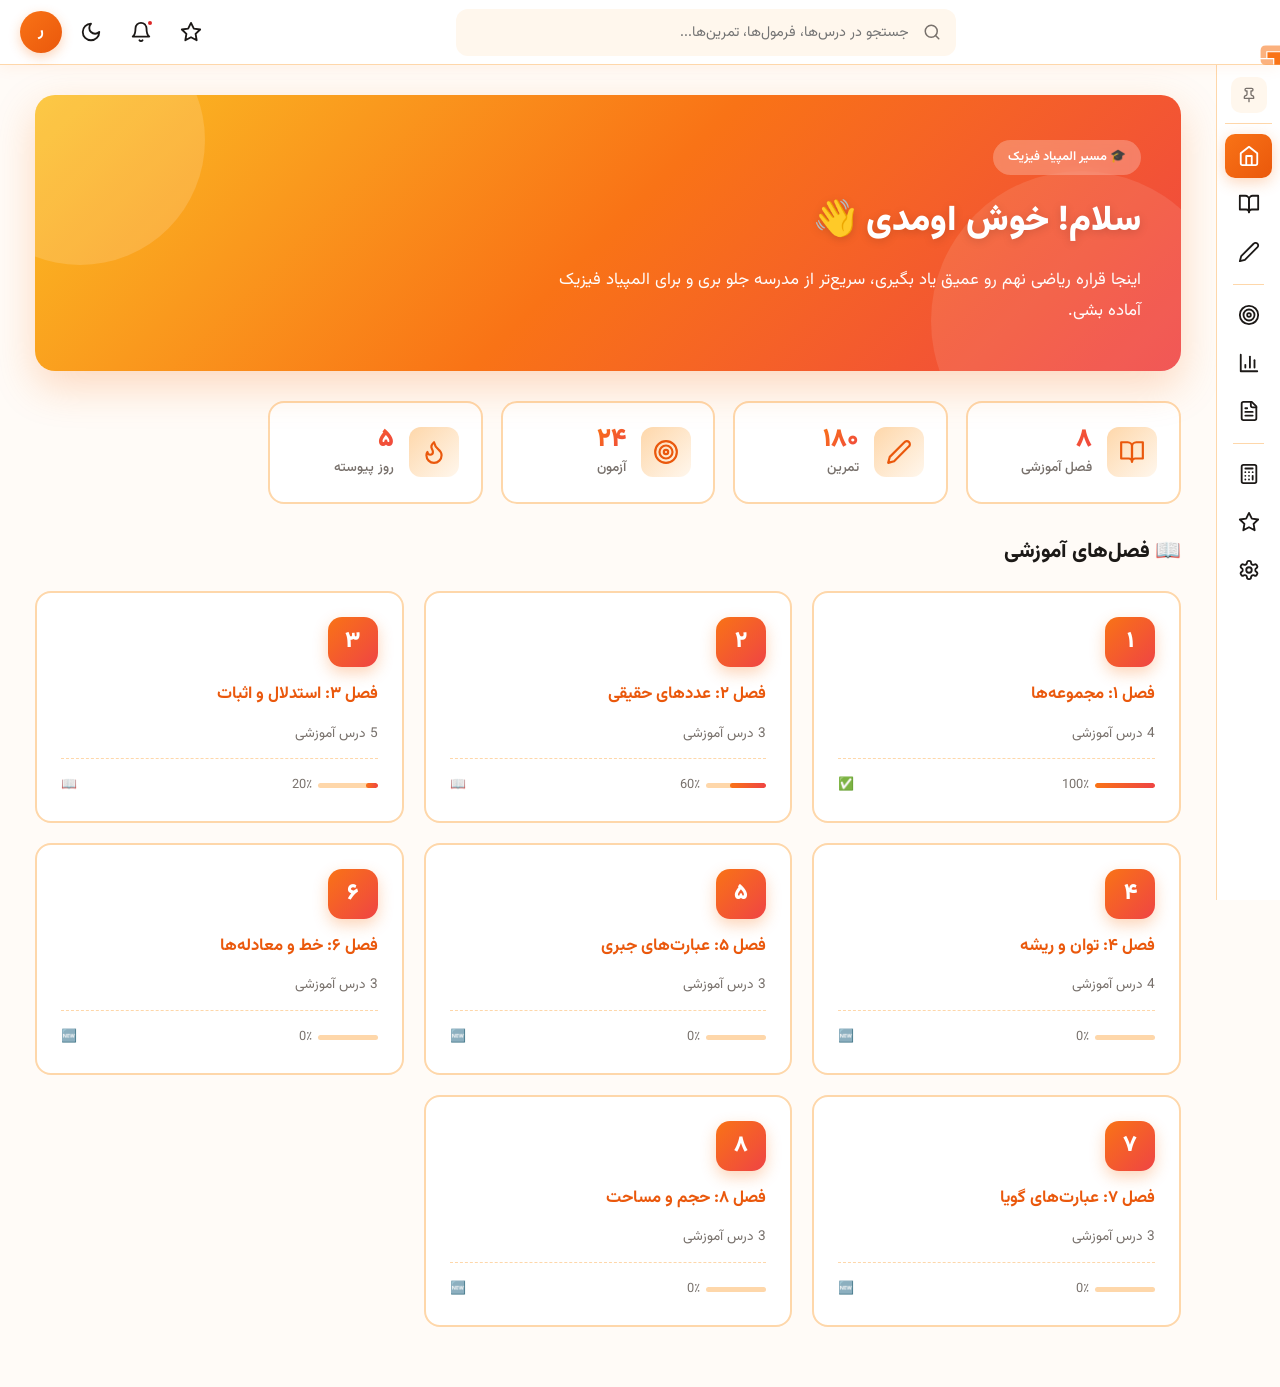
==== commit e06584ce: "Create index.html" ====
--- a/index.html
+++ b/index.html
@@ -5,7 +5,744 @@
 <meta name="viewport" content="width=device-width, initial-scale=1.0">
 <title>رادیکال — ریاضی نهم</title>
 <link href="https://fonts.googleapis.com/css2?family=Vazirmatn:wght@300;400;500;600;700;800;900&display=swap" rel="stylesheet">
-<link rel="stylesheet" href="css/main.css">
+<style>
+  * { margin: 0; padding: 0; box-sizing: border-box; }
+
+  /* ============================================
+     🔥 پالت نارنجی-قرمز (Sunset)
+     ============================================ */
+  :root {
+    --primary: #f97316;
+    --primary-dark: #ea580c;
+    --primary-darker: #c2410c;
+    --primary-light: #fed7aa;
+    --primary-lighter: #fff7ed;
+    --accent: #ef4444;
+
+    --success: #10b981;
+    --warning: #f59e0b;
+    --danger: #dc2626;
+
+    --bg: #fffbf7;
+    --card: #ffffff;
+    --text: #1c1917;
+    --text-light: #78716c;
+    --border: #fed7aa;
+    --shadow: rgba(249, 115, 22, 0.08);
+    --shadow-lg: rgba(249, 115, 22, 0.15);
+
+    --topbar-h: 65px;
+    --sidebar-w: 64px;
+    --sidebar-w-open: 240px;
+  }
+
+  body.dark {
+    --bg: #140a05;
+    --card: #2c1810;
+    --text: #ffedd5;
+    --text-light: #fdba74;
+    --border: #7c2d12;
+    --shadow: rgba(0, 0, 0, 0.5);
+    --shadow-lg: rgba(0, 0, 0, 0.8);
+    --primary-light: #7c2d12;
+    --primary-lighter: #431407;
+  }
+
+  body {
+    font-family: 'Vazirmatn', 'Tahoma', sans-serif;
+    background: var(--bg);
+    color: var(--text);
+    line-height: 1.8;
+    font-size: 15px;
+    transition: background 0.3s, color 0.3s;
+  }
+
+  .icon {
+    width: 22px;
+    height: 22px;
+    flex-shrink: 0;
+  }
+
+  /* ============================================
+     🔝 TOP BAR
+     ============================================ */
+  .topbar {
+    position: fixed;
+    top: 0; right: 0; left: 0;
+    height: var(--topbar-h);
+    background: var(--card);
+    border-bottom: 1px solid var(--border);
+    display: flex;
+    align-items: center;
+    justify-content: space-between;
+    padding: 0 20px;
+    z-index: 1000;
+    box-shadow: 0 2px 15px var(--shadow);
+  }
+
+  .topbar-right {
+    display: flex;
+    align-items: center;
+    gap: 15px;
+  }
+
+  .menu-btn {
+    display: none;
+    background: none;
+    border: none;
+    color: var(--text);
+    cursor: pointer;
+    padding: 8px;
+    border-radius: 8px;
+  }
+  .menu-btn:hover { background: var(--primary-light); }
+
+  /* ===== لوگو (بزرگ‌تر) ===== */
+  .logo-box {
+    display: flex;
+    align-items: center;
+    text-decoration: none;
+    color: var(--primary);
+    transition: all 0.3s;
+  }
+
+  .logo-box:hover {
+    color: var(--primary-dark);
+    transform: scale(1.05);
+  }
+
+  .logo-svg {
+    width: 60px;
+    height: 60px;
+    display: block;
+    overflow: visible;
+  }
+
+  .logo-svg path {
+    opacity: 0;
+    transform-origin: center;
+    transform-box: fill-box;
+  }
+
+  /* ===== موج ظاهر شدن ===== */
+  .logo-svg .letter-1 {
+    animation: letterAppearDim 0.6s cubic-bezier(0.34, 1.56, 0.64, 1) 0s both;
+  }
+  .logo-svg .letter-2 {
+    animation: letterAppearDim 0.6s cubic-bezier(0.34, 1.56, 0.64, 1) 0.08s both;
+  }
+  .logo-svg .letter-3 {
+    animation: letterAppearDim 0.6s cubic-bezier(0.34, 1.56, 0.64, 1) 0.16s both;
+  }
+  .logo-svg .letter-4 {
+    animation: letterAppear 0.6s cubic-bezier(0.34, 1.56, 0.64, 1) 0.24s both;
+  }
+  .logo-svg .letter-5 {
+    animation: letterAppearDim 0.6s cubic-bezier(0.34, 1.56, 0.64, 1) 0.32s both;
+  }
+  .logo-svg .letter-6 {
+    animation: letterAppearDim 0.6s cubic-bezier(0.34, 1.56, 0.64, 1) 0.40s both;
+  }
+
+  @keyframes letterAppear {
+    0%   { opacity: 0; transform: translateY(8px) scale(0.7); }
+    60%  { opacity: 1; transform: translateY(-2px) scale(1.05); }
+    100% { opacity: 1; transform: translateY(0) scale(1); }
+  }
+
+  @keyframes letterAppearDim {
+    0%   { opacity: 0; transform: translateY(8px) scale(0.7); }
+    60%  { opacity: 1; transform: translateY(-2px) scale(1.05); }
+    100% { opacity: 0.55; transform: translateY(0) scale(1); }
+  }
+
+  /* ===== جستجو ===== */
+  .topbar-center {
+    flex: 1;
+    max-width: 500px;
+    margin: 0 30px;
+  }
+
+  .search-wrapper {
+    position: relative;
+  }
+
+  .search-wrapper .icon {
+    position: absolute;
+    right: 15px;
+    top: 50%;
+    transform: translateY(-50%);
+    width: 18px;
+    height: 18px;
+    color: var(--text-light);
+    pointer-events: none;
+  }
+
+  .search-input {
+    width: 100%;
+    background: var(--primary-lighter);
+    border: 2px solid transparent;
+    padding: 10px 45px 10px 18px;
+    border-radius: 12px;
+    font-family: inherit;
+    font-size: 0.9rem;
+    color: var(--text);
+    outline: none;
+    transition: all 0.2s;
+  }
+  .search-input:focus {
+    border-color: var(--primary);
+    background: var(--card);
+    box-shadow: 0 0 0 4px var(--primary-light);
+  }
+
+  .topbar-left {
+    display: flex;
+    align-items: center;
+    gap: 8px;
+  }
+
+  .icon-btn {
+    background: transparent;
+    border: none;
+    width: 42px; height: 42px;
+    border-radius: 12px;
+    cursor: pointer;
+    display: flex;
+    align-items: center;
+    justify-content: center;
+    transition: all 0.2s;
+    position: relative;
+    color: var(--text);
+  }
+  .icon-btn:hover {
+    background: var(--primary-light);
+    transform: translateY(-2px);
+  }
+
+  .icon-btn .badge {
+    position: absolute;
+    top: 8px;
+    right: 8px;
+    width: 8px; height: 8px;
+    background: var(--danger);
+    border-radius: 50%;
+    border: 2px solid var(--card);
+  }
+
+  .user-avatar {
+    width: 42px; height: 42px;
+    border-radius: 50%;
+    background: linear-gradient(135deg, #f97316, #ea580c);
+    color: white;
+    display: flex;
+    align-items: center;
+    justify-content: center;
+    font-weight: 700;
+    cursor: pointer;
+    font-size: 1rem;
+    box-shadow: 0 4px 12px rgba(249,115,22,0.3);
+  }
+
+  /* ============================================
+     📊 PROGRESS BAR
+     ============================================ */
+  .progress-bar {
+    position: fixed;
+    top: var(--topbar-h);
+    right: 0;
+    height: 3px;
+    background: linear-gradient(90deg, #fbbf24, #f97316, #ef4444);
+    background-size: 200% 100%;
+    animation: progressShift 3s ease infinite;
+    width: 0%;
+    z-index: 999;
+    transition: width 0.2s;
+  }
+
+  @keyframes progressShift {
+    0%, 100% { background-position: 0% 50%; }
+    50% { background-position: 100% 50%; }
+  }
+
+  /* ============================================
+     📐 LAYOUT
+     ============================================ */
+  .layout {
+    display: flex;
+    padding-top: var(--topbar-h);
+    min-height: 100vh;
+  }
+
+  /* ============================================
+     📚 SIDEBAR
+     ============================================ */
+  .sidebar {
+    width: var(--sidebar-w);
+    background: var(--card);
+    border-left: 1px solid var(--border);
+    position: fixed;
+    top: var(--topbar-h);
+    bottom: 0;
+    right: 0;
+    overflow-y: auto;
+    overflow-x: hidden;
+    padding: 12px 8px;
+    transition: width 0.3s ease;
+    z-index: 998;
+    display: flex;
+    flex-direction: column;
+  }
+
+  .sidebar:hover {
+    width: var(--sidebar-w-open);
+    box-shadow: -10px 0 30px var(--shadow);
+  }
+
+  body.sidebar-locked .sidebar {
+    width: var(--sidebar-w-open);
+  }
+
+  .sidebar::-webkit-scrollbar { width: 4px; }
+  .sidebar::-webkit-scrollbar-thumb {
+    background: var(--primary-light);
+    border-radius: 3px;
+  }
+
+  .sidebar-pin-wrap {
+    display: flex;
+    justify-content: center;
+    margin-bottom: 10px;
+    padding-bottom: 10px;
+    border-bottom: 1px solid var(--border);
+  }
+
+  .sidebar-pin {
+    background: var(--primary-lighter);
+    border: none;
+    width: 36px;
+    height: 36px;
+    border-radius: 10px;
+    cursor: pointer;
+    display: flex;
+    align-items: center;
+    justify-content: center;
+    color: var(--text-light);
+    transition: all 0.2s;
+  }
+  .sidebar-pin:hover {
+    background: var(--primary-light);
+    color: var(--primary-dark);
+    transform: scale(1.05);
+  }
+  .sidebar-pin .icon {
+    width: 16px;
+    height: 16px;
+  }
+  .sidebar-pin.pinned {
+    background: linear-gradient(135deg, #f97316, #ea580c);
+    color: white;
+  }
+
+  .sidebar-link {
+    display: flex;
+    align-items: center;
+    gap: 14px;
+    padding: 10px 10px;
+    border-radius: 10px;
+    text-decoration: none;
+    color: var(--text);
+    font-size: 0.92rem;
+    font-weight: 500;
+    transition: background 0.2s, color 0.2s;
+    cursor: pointer;
+    margin-bottom: 2px;
+    white-space: nowrap;
+    position: relative;
+    min-height: 44px;
+    justify-content: center;
+    width: 100%;
+    overflow: hidden;
+  }
+
+  .sidebar:hover .sidebar-link,
+  body.sidebar-locked .sidebar-link {
+    justify-content: flex-start;
+    padding: 10px 14px;
+    gap: 12px;
+  }
+
+  .sidebar-link:hover {
+    background: var(--primary-lighter);
+    color: var(--primary-dark);
+  }
+
+  .sidebar-link.active {
+    background: linear-gradient(135deg, #f97316, #ea580c);
+    color: white;
+    box-shadow: 0 4px 15px rgba(249,115,22,0.3);
+  }
+
+  .sidebar-link .icon {
+    width: 22px;
+    height: 22px;
+  }
+
+  .sidebar-link .text,
+  .sidebar-link .count {
+    display: none;
+    white-space: nowrap;
+  }
+
+  .sidebar:hover .sidebar-link .text,
+  .sidebar:hover .sidebar-link .count,
+  body.sidebar-locked .sidebar-link .text,
+  body.sidebar-locked .sidebar-link .count {
+    display: inline-block;
+    animation: fadeInText 0.25s ease;
+  }
+
+  @keyframes fadeInText {
+    from { opacity: 0; transform: translateX(8px); }
+    to { opacity: 1; transform: translateX(0); }
+  }
+
+  .sidebar-link .count {
+    margin-right: auto;
+    font-size: 0.7rem;
+    background: var(--primary-light);
+    color: var(--primary-dark);
+    padding: 2px 8px;
+    border-radius: 10px;
+    font-weight: 700;
+    flex-shrink: 0;
+  }
+
+  .sidebar-link.active .count {
+    background: rgba(255,255,255,0.25);
+    color: white;
+  }
+
+  .sidebar:not(:hover) .sidebar-link::after {
+    content: attr(data-tooltip);
+    position: absolute;
+    right: 100%;
+    top: 50%;
+    transform: translateY(-50%);
+    background: var(--text);
+    color: var(--card);
+    padding: 6px 12px;
+    border-radius: 8px;
+    font-size: 0.8rem;
+    white-space: nowrap;
+    opacity: 0;
+    pointer-events: none;
+    transition: opacity 0.2s;
+    margin-right: 8px;
+    font-weight: 500;
+    z-index: 100;
+  }
+
+  .sidebar:not(:hover) .sidebar-link:hover::after {
+    opacity: 1;
+  }
+
+  .sidebar-section {
+    display: flex;
+    flex-direction: column;
+    gap: 2px;
+  }
+
+  .sidebar-divider {
+    height: 1px;
+    background: var(--border);
+    margin: 8px 8px;
+  }
+
+  /* ============================================
+     📄 MAIN CONTENT
+     ============================================ */
+  .main {
+    flex: 1;
+    margin-right: var(--sidebar-w);
+    padding: 30px 35px 60px;
+    max-width: calc(100% - var(--sidebar-w));
+    transition: margin 0.3s, max-width 0.3s;
+  }
+
+  body.sidebar-locked .main {
+    margin-right: var(--sidebar-w-open);
+    max-width: calc(100% - var(--sidebar-w-open));
+  }
+
+  /* ============================================
+     🏠 HERO
+     ============================================ */
+  .hero {
+    background: linear-gradient(135deg, #fbbf24 0%, #f97316 50%, #ef4444 100%);
+    color: white;
+    border-radius: 20px;
+    padding: 45px 40px;
+    margin-bottom: 30px;
+    position: relative;
+    overflow: hidden;
+    box-shadow: 0 15px 40px rgba(249,115,22,0.25);
+  }
+
+  .hero::before {
+    content: '';
+    position: absolute;
+    top: -80px; left: -80px;
+    width: 250px; height: 250px;
+    background: rgba(255,255,255,0.15);
+    border-radius: 50%;
+  }
+  .hero::after {
+    content: '';
+    position: absolute;
+    bottom: -100px; right: -50px;
+    width: 300px; height: 300px;
+    background: rgba(255,255,255,0.1);
+    border-radius: 50%;
+  }
+
+  .hero-content {
+    position: relative;
+    z-index: 1;
+  }
+
+  .hero-badge {
+    display: inline-block;
+    background: rgba(255,255,255,0.25);
+    padding: 6px 15px;
+    border-radius: 20px;
+    font-size: 0.8rem;
+    margin-bottom: 15px;
+    font-weight: 600;
+    backdrop-filter: blur(5px);
+  }
+
+  .hero h1 {
+    font-size: 2.2rem;
+    margin-bottom: 12px;
+    font-weight: 900;
+    text-shadow: 0 2px 10px rgba(0,0,0,0.15);
+  }
+
+  .hero p {
+    font-size: 1.05rem;
+    opacity: 0.98;
+    max-width: 600px;
+  }
+
+  /* ============================================
+     📊 STATS CARDS
+     ============================================ */
+  .stats-grid {
+    display: grid;
+    grid-template-columns: repeat(auto-fill, minmax(200px, 1fr));
+    gap: 18px;
+    margin-bottom: 30px;
+  }
+
+  .stat-card {
+    background: var(--card);
+    border-radius: 16px;
+    padding: 22px;
+    border: 2px solid var(--border);
+    transition: all 0.3s;
+    display: flex;
+    align-items: center;
+    gap: 15px;
+  }
+
+  .stat-card:hover {
+    transform: translateY(-4px);
+    border-color: var(--primary);
+    box-shadow: 0 10px 25px var(--shadow);
+    background: linear-gradient(135deg, var(--card) 0%, var(--primary-lighter) 100%);
+  }
+
+  .stat-icon {
+    width: 50px; height: 50px;
+    border-radius: 12px;
+    background: linear-gradient(135deg, var(--primary-light) 0%, var(--primary-lighter) 100%);
+    color: var(--primary-dark);
+    display: flex;
+    align-items: center;
+    justify-content: center;
+    flex-shrink: 0;
+  }
+
+  .stat-icon .icon { width: 26px; height: 26px; }
+
+  .stat-info .value {
+    font-size: 1.6rem;
+    font-weight: 900;
+    background: linear-gradient(135deg, #f97316, #ef4444);
+    -webkit-background-clip: text;
+    -webkit-text-fill-color: transparent;
+    background-clip: text;
+    line-height: 1.2;
+  }
+
+  .stat-info .label {
+    font-size: 0.85rem;
+    color: var(--text-light);
+    font-weight: 500;
+  }
+
+  /* ============================================
+     📚 CHAPTER CARDS
+     ============================================ */
+  .section-header {
+    display: flex;
+    justify-content: space-between;
+    align-items: center;
+    margin-bottom: 20px;
+  }
+
+  .section-header h2 {
+    font-size: 1.3rem;
+    color: var(--text);
+    font-weight: 800;
+  }
+
+  .chapters-grid {
+    display: grid;
+    grid-template-columns: repeat(auto-fill, minmax(280px, 1fr));
+    gap: 20px;
+  }
+
+  .chapter-card {
+    background: var(--card);
+    border-radius: 16px;
+    padding: 24px;
+    text-decoration: none;
+    color: var(--text);
+    border: 2px solid var(--border);
+    transition: all 0.3s;
+    display: flex;
+    flex-direction: column;
+    gap: 12px;
+  }
+
+  .chapter-card:hover {
+    transform: translateY(-5px);
+    box-shadow: 0 15px 35px var(--shadow-lg);
+    border-color: var(--primary);
+    background: linear-gradient(135deg, var(--card) 0%, var(--primary-lighter) 100%);
+  }
+
+  .chapter-num {
+    width: 50px; height: 50px;
+    background: linear-gradient(135deg, #f97316, #ef4444);
+    color: white;
+    border-radius: 14px;
+    display: flex;
+    align-items: center;
+    justify-content: center;
+    font-size: 1.4rem;
+    font-weight: 900;
+    box-shadow: 0 6px 15px rgba(249,115,22,0.3);
+  }
+
+  .chapter-card h3 {
+    font-size: 1.05rem;
+    font-weight: 700;
+    color: var(--primary-dark);
+  }
+
+  .chapter-card p {
+    font-size: 0.85rem;
+    color: var(--text-light);
+    margin: 0;
+  }
+
+  .chapter-meta {
+    display: flex;
+    justify-content: space-between;
+    align-items: center;
+    margin-top: auto;
+    padding-top: 15px;
+    border-top: 1px dashed var(--border);
+    font-size: 0.8rem;
+    color: var(--text-light);
+  }
+
+  .chapter-progress-mini {
+    display: flex;
+    align-items: center;
+    gap: 6px;
+  }
+
+  .mini-bar {
+    width: 60px;
+    height: 5px;
+    background: var(--primary-light);
+    border-radius: 3px;
+    overflow: hidden;
+  }
+  .mini-bar-fill {
+    height: 100%;
+    background: linear-gradient(90deg, #f97316, #ef4444);
+    border-radius: 3px;
+  }
+
+  /* ============================================
+     📱 RESPONSIVE
+     ============================================ */
+  @media (max-width: 900px) {
+    .menu-btn { display: flex; }
+    .sidebar {
+      transform: translateX(100%);
+      width: var(--sidebar-w-open);
+      box-shadow: -5px 0 30px rgba(0,0,0,0.2);
+      padding: 12px 8px;
+    }
+    .sidebar.open { transform: translateX(0); }
+    .sidebar .sidebar-link {
+      justify-content: flex-start;
+      padding: 10px 14px;
+    }
+    .sidebar .sidebar-link .text,
+    .sidebar .sidebar-link .count {
+      display: inline-block;
+    }
+    .main {
+      margin-right: 0;
+      max-width: 100%;
+      padding: 20px 15px;
+    }
+    body.sidebar-locked .main {
+      margin-right: 0;
+      max-width: 100%;
+    }
+    .topbar-center { display: none; }
+    .hero { padding: 30px 25px; }
+    .hero h1 { font-size: 1.5rem; }
+    .chapters-grid { grid-template-columns: 1fr; }
+    .logo-svg { width: 50px; height: 50px; }
+  }
+
+  @media (max-width: 500px) {
+    .topbar { padding: 0 12px; }
+    .logo-svg { width: 44px; height: 44px; }
+  }
+
+  /* ============================================
+     🌫️ OVERLAY
+     ============================================ */
+  .overlay {
+    display: none;
+    position: fixed;
+    inset: 0;
+    background: rgba(0,0,0,0.4);
+    z-index: 997;
+    backdrop-filter: blur(2px);
+  }
+  .overlay.active { display: block; }
+</style>
 </head>
 <body>
 
@@ -15,16 +752,19 @@
 <svg xmlns="http://www.w3.org/2000/svg" style="display: none;">
   
   <!-- لوگو -->
-  <symbol id="icon-logo" viewBox="0 0 100 40">
-    <path d="M 100 9 L 100 22 L 90 22 L 90 0 L 91 0 Q 100 0 100 9 Z"/>
-    <path d="M 88 0 L 88 22 L 78 22 L 78 0 L 88 0 Z"/>
-    <path d="M 76 22 L 54 22 L 54 12 L 66 12 L 66 10 L 54 10 L 54 0 L 76 0 L 76 22 Z"/>
-    <path d="M 52 0 L 52 24 L 100 24 L 100 25 Q 100 34 91 34 L 42 34 L 42 10 L 40 10 L 40 22 L 18 22 L 18 12 L 30 12 L 30 0 L 52 0 Z"/>
-    <path d="M 28 0 L 28 10 L 6 10 L 6 9 Q 6 0 15 0 L 28 0 Z"/>
-    <path d="M 16 12 L 16 24 L 40 24 L 40 34 L 15 34 Q 6 34 6 25 L 6 12 L 16 12 Z"/>
-  </symbol>
-
-  <!-- ناوبری -->
+  <symbol id="icon-logo" viewBox="-100 -40 105 45">
+    <g fill="#f97316" opacity="0.55">
+      <path class="letter-1" d="M 0 -9 L 0 -22 L -10 -22 L -10 0 L -9 0 Q 0 0 0 -9 Z"/>
+      <path class="letter-2" d="M -12 0 L -12 -22 L -22 -22 L -22 0 L -12 0 Z"/>
+      <path class="letter-3" d="M -24 -22 L -46 -22 L -46 -12 L -34 -12 L -34 -10 L -46 -10 L -46 0 L -24 0 L -24 -22 Z"/>
+    </g>
+    <path class="letter-4" d="M -48 0 L -48 -24 L 0 -24 L 0 -25 Q 0 -34 -9 -34 L -58 -34 L -58 -10 L -60 -10 L -60 -22 L -82 -22 L -82 -12 L -70 -12 L -70 0 L -48 0 Z" fill="#f97316"/>
+    <g fill="#f97316" opacity="0.55">
+      <path class="letter-5" d="M -72 0 L -72 -10 L -94 -10 L -94 -9 Q -94 0 -85 0 L -72 0 Z"/>
+      <path class="letter-6" d="M -84 -12 L -84 -24 L -60 -24 L -60 -34 L -85 -34 Q -94 -34 -94 -25 L -94 -12 L -84 -12 Z"/>
+    </g>
+  </symbol>
+
   <symbol id="icon-home" viewBox="0 0 24 24" fill="none" stroke="currentColor" stroke-width="2" stroke-linecap="round" stroke-linejoin="round">
     <path d="m3 9 9-7 9 7v11a2 2 0 0 1-2 2H5a2 2 0 0 1-2-2z"></path>
     <polyline points="9 22 9 12 15 12 15 22"></polyline>
@@ -82,7 +822,6 @@
     <circle cx="12" cy="12" r="3"></circle>
   </symbol>
 
-  <!-- نوار بالا -->
   <symbol id="icon-search" viewBox="0 0 24 24" fill="none" stroke="currentColor" stroke-width="2" stroke-linecap="round" stroke-linejoin="round">
     <circle cx="11" cy="11" r="8"></circle>
     <path d="m21 21-4.3-4.3"></path>
@@ -123,15 +862,6 @@
   <symbol id="icon-flame" viewBox="0 0 24 24" fill="none" stroke="currentColor" stroke-width="2" stroke-linecap="round" stroke-linejoin="round">
     <path d="M8.5 14.5A2.5 2.5 0 0 0 11 12c0-1.38-.5-2-1-3-1.072-2.143-.224-4.054 2-6 .5 2.5 2 4.9 4 6.5 2 1.6 3 3.5 3 5.5a7 7 0 1 1-14 0c0-1.153.433-2.294 1-3a2.5 2.5 0 0 0 2.5 2.5z"></path>
   </symbol>
-
-  <!-- اضافی (برای صفحه درسنامه) -->
-  <symbol id="icon-chevron-down" viewBox="0 0 24 24" fill="none" stroke="currentColor" stroke-width="2" stroke-linecap="round" stroke-linejoin="round">
-    <path d="m6 9 6 6 6-6"></path>
-  </symbol>
-
-  <symbol id="icon-chevron-left" viewBox="0 0 24 24" fill="none" stroke="currentColor" stroke-width="2" stroke-linecap="round" stroke-linejoin="round">
-    <path d="m15 18-6-6 6-6"></path>
-  </symbol>
 </svg>
 
 <!-- ============================================
@@ -143,7 +873,7 @@
       <svg class="icon"><use href="#icon-menu"></use></svg>
     </button>
     <a href="#home" class="logo-box">
-      <svg class="logo-svg" viewBox="0 0 100 40">
+      <svg class="logo-svg" viewBox="-100 -40 105 45">
         <use href="#icon-logo"></use>
       </svg>
     </a>
@@ -251,7 +981,171 @@
 
 </div>
 
-<script src="js/main.js"></script>
+<script>
+/* ============================================
+   📚 محتوای صفحه خانه
+   ============================================ */
+const HOME_CONTENT = `
+  <div class="hero">
+    <div class="hero-content">
+      <div class="hero-badge">🎓 مسیر المپیاد فیزیک</div>
+      <h1>سلام! خوش اومدی 👋</h1>
+      <p>اینجا قراره ریاضی نهم رو عمیق یاد بگیری، سریع‌تر از مدرسه جلو بری و برای المپیاد فیزیک آماده بشی.</p>
+    </div>
+  </div>
+
+  <div class="stats-grid">
+    <div class="stat-card">
+      <div class="stat-icon"><svg class="icon"><use href="#icon-book"></use></svg></div>
+      <div class="stat-info">
+        <div class="value">۸</div>
+        <div class="label">فصل آموزشی</div>
+      </div>
+    </div>
+    <div class="stat-card">
+      <div class="stat-icon"><svg class="icon"><use href="#icon-pencil"></use></svg></div>
+      <div class="stat-info">
+        <div class="value">۱۸۰</div>
+        <div class="label">تمرین</div>
+      </div>
+    </div>
+    <div class="stat-card">
+      <div class="stat-icon"><svg class="icon"><use href="#icon-target"></use></svg></div>
+      <div class="stat-info">
+        <div class="value">۲۴</div>
+        <div class="label">آزمون</div>
+      </div>
+    </div>
+    <div class="stat-card">
+      <div class="stat-icon"><svg class="icon"><use href="#icon-flame"></use></svg></div>
+      <div class="stat-info">
+        <div class="value">۵</div>
+        <div class="label">روز پیوسته</div>
+      </div>
+    </div>
+  </div>
+
+  <div class="section-header">
+    <h2>📖 فصل‌های آموزشی</h2>
+  </div>
+
+  <div class="chapters-grid">
+    ${[
+      {n: '۱', t: 'مجموعه‌ها', c: 4, p: 100},
+      {n: '۲', t: 'عددهای حقیقی', c: 3, p: 60},
+      {n: '۳', t: 'استدلال و اثبات', c: 5, p: 20},
+      {n: '۴', t: 'توان و ریشه', c: 4, p: 0},
+      {n: '۵', t: 'عبارت‌های جبری', c: 3, p: 0},
+      {n: '۶', t: 'خط و معادله‌ها', c: 3, p: 0},
+      {n: '۷', t: 'عبارت‌های گویا', c: 3, p: 0},
+      {n: '۸', t: 'حجم و مساحت', c: 3, p: 0}
+    ].map(ch => `
+      <a href="#ch${ch.n}" class="chapter-card">
+        <div class="chapter-num">${ch.n}</div>
+        <h3>فصل ${ch.n}: ${ch.t}</h3>
+        <p>${ch.c} درس آموزشی</p>
+        <div class="chapter-meta">
+          <div class="chapter-progress-mini">
+            <div class="mini-bar">
+              <div class="mini-bar-fill" style="width:${ch.p}%"></div>
+            </div>
+            <span>${ch.p}٪</span>
+          </div>
+          <span>${ch.p === 0 ? '🆕' : ch.p === 100 ? '✅' : '📖'}</span>
+        </div>
+      </a>
+    `).join('')}
+  </div>
+`;
+
+/* ============================================
+   🔄 ROUTER
+   ============================================ */
+function render() {
+  const hash = location.hash.slice(1) || 'home';
+  const main = document.getElementById('mainContent');
+
+  if (hash === 'home' || hash === '') {
+    main.innerHTML = HOME_CONTENT;
+  } else {
+    main.innerHTML = `
+      <div class="hero">
+        <div class="hero-content">
+          <div class="hero-badge">🚧 در حال ساخت</div>
+          <h1>به‌زودی...</h1>
+          <p>این بخش هنوز آماده نشده. به‌زودی محتوای آن اضافه می‌شود.</p>
+        </div>
+      </div>
+    `;
+  }
+
+  document.querySelectorAll('.sidebar-link').forEach(l => l.classList.remove('active'));
+  const activeLink = document.querySelector(`.sidebar-link[href="#${hash}"]`);
+  if (activeLink) activeLink.classList.add('active');
+
+  closeSidebar();
+  window.scrollTo({ top: 0, behavior: 'smooth' });
+}
+
+/* ============================================
+   🌙 تم
+   ============================================ */
+function toggleTheme() {
+  document.body.classList.toggle('dark');
+  const isDark = document.body.classList.contains('dark');
+  document.getElementById('themeIcon').innerHTML = isDark 
+    ? '<use href="#icon-sun"></use>' 
+    : '<use href="#icon-moon"></use>';
+  localStorage.setItem('theme', isDark ? 'dark' : 'light');
+}
+
+if (localStorage.getItem('theme') === 'dark') {
+  document.body.classList.add('dark');
+  document.getElementById('themeIcon').innerHTML = '<use href="#icon-sun"></use>';
+}
+
+/* ============================================
+   📌 پین
+   ============================================ */
+function togglePin() {
+  document.body.classList.toggle('sidebar-locked');
+  document.getElementById('pinBtn').classList.toggle('pinned');
+  localStorage.setItem('sidebarLocked', document.body.classList.contains('sidebar-locked') ? 'true' : 'false');
+}
+
+if (localStorage.getItem('sidebarLocked') === 'true') {
+  document.body.classList.add('sidebar-locked');
+  document.getElementById('pinBtn').classList.add('pinned');
+}
+
+/* ============================================
+   📱 سایدبار موبایل
+   ============================================ */
+function toggleSidebar() {
+  document.getElementById('sidebar').classList.toggle('open');
+  document.getElementById('overlay').classList.toggle('active');
+}
+function closeSidebar() {
+  document.getElementById('sidebar').classList.remove('open');
+  document.getElementById('overlay').classList.remove('active');
+}
+
+/* ============================================
+   📊 نوار پیشرفت
+   ============================================ */
+window.addEventListener('scroll', () => {
+  const scrollTop = window.scrollY;
+  const docHeight = document.documentElement.scrollHeight - window.innerHeight;
+  const progress = docHeight > 0 ? (scrollTop / docHeight) * 100 : 0;
+  document.getElementById('progressBar').style.width = progress + '%';
+});
+
+/* ============================================
+   🚀 راه‌اندازی
+   ============================================ */
+window.addEventListener('hashchange', render);
+window.addEventListener('load', render);
+</script>
 
 </body>
 </html>
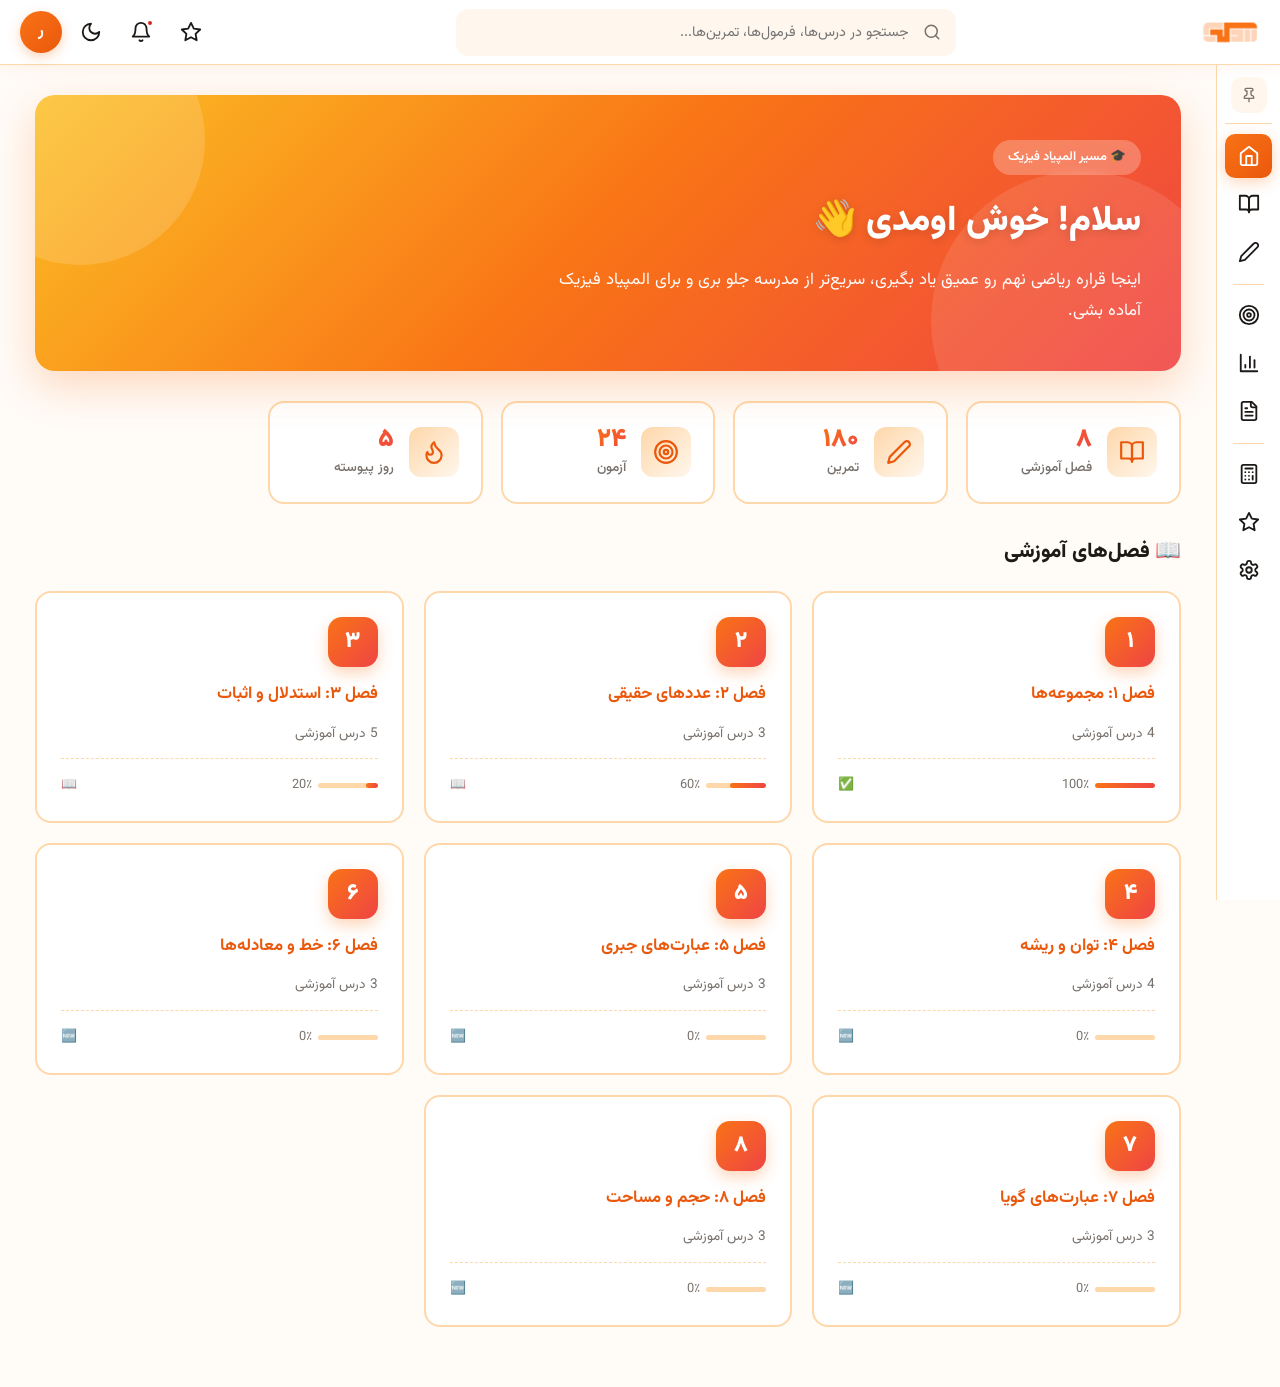
==== commit fb646fee: "Create index.html" ====
--- a/index.html
+++ b/index.html
@@ -97,17 +97,15 @@
   }
   .menu-btn:hover { background: var(--primary-light); }
 
-  /* ===== لوگو (بزرگ‌تر) ===== */
+  /* ===== لوگو (SVG مستقیم) ===== */
   .logo-box {
     display: flex;
     align-items: center;
     text-decoration: none;
-    color: var(--primary);
-    transition: all 0.3s;
+    transition: transform 0.3s;
   }
 
   .logo-box:hover {
-    color: var(--primary-dark);
     transform: scale(1.05);
   }
 
@@ -118,13 +116,25 @@
     overflow: visible;
   }
 
+  /* رنگ لوگو در حالت روز */
+  .logo-svg .logo-main {
+    fill: #f97316;
+    transition: fill 0.3s;
+  }
+
+  /* رنگ لوگو در حالت شب */
+  body.dark .logo-svg .logo-main {
+    fill: #fb923c;
+  }
+
+  /* حروف به صورت پیش‌فرض نامرئی */
   .logo-svg path {
     opacity: 0;
     transform-origin: center;
     transform-box: fill-box;
   }
 
-  /* ===== موج ظاهر شدن ===== */
+  /* ===== انیمیشن موج ظاهر شدن ===== */
   .logo-svg .letter-1 {
     animation: letterAppearDim 0.6s cubic-bezier(0.34, 1.56, 0.64, 1) 0s both;
   }
@@ -747,24 +757,9 @@
 <body>
 
 <!-- ============================================
-     📦 آیکون‌های SVG
+     📦 آیکون‌های SVG (بدون لوگو)
      ============================================ -->
 <svg xmlns="http://www.w3.org/2000/svg" style="display: none;">
-  
-  <!-- لوگو -->
-  <symbol id="icon-logo" viewBox="-100 -40 105 45">
-    <g fill="#f97316" opacity="0.55">
-      <path class="letter-1" d="M 0 -9 L 0 -22 L -10 -22 L -10 0 L -9 0 Q 0 0 0 -9 Z"/>
-      <path class="letter-2" d="M -12 0 L -12 -22 L -22 -22 L -22 0 L -12 0 Z"/>
-      <path class="letter-3" d="M -24 -22 L -46 -22 L -46 -12 L -34 -12 L -34 -10 L -46 -10 L -46 0 L -24 0 L -24 -22 Z"/>
-    </g>
-    <path class="letter-4" d="M -48 0 L -48 -24 L 0 -24 L 0 -25 Q 0 -34 -9 -34 L -58 -34 L -58 -10 L -60 -10 L -60 -22 L -82 -22 L -82 -12 L -70 -12 L -70 0 L -48 0 Z" fill="#f97316"/>
-    <g fill="#f97316" opacity="0.55">
-      <path class="letter-5" d="M -72 0 L -72 -10 L -94 -10 L -94 -9 Q -94 0 -85 0 L -72 0 Z"/>
-      <path class="letter-6" d="M -84 -12 L -84 -24 L -60 -24 L -60 -34 L -85 -34 Q -94 -34 -94 -25 L -94 -12 L -84 -12 Z"/>
-    </g>
-  </symbol>
-
   <symbol id="icon-home" viewBox="0 0 24 24" fill="none" stroke="currentColor" stroke-width="2" stroke-linecap="round" stroke-linejoin="round">
     <path d="m3 9 9-7 9 7v11a2 2 0 0 1-2 2H5a2 2 0 0 1-2-2z"></path>
     <polyline points="9 22 9 12 15 12 15 22"></polyline>
@@ -872,9 +867,25 @@
     <button class="menu-btn" onclick="toggleSidebar()">
       <svg class="icon"><use href="#icon-menu"></use></svg>
     </button>
+    
+    <!-- ===== لوگو (SVG مستقیم) ===== -->
     <a href="#home" class="logo-box">
-      <svg class="logo-svg" viewBox="-100 -40 105 45">
-        <use href="#icon-logo"></use>
+      <svg class="logo-svg" viewBox="-100 -40 105 45" xmlns="http://www.w3.org/2000/svg">
+        <!-- حروف ۱، ۲، ۳ — شفاف -->
+        <g class="logo-main" opacity="0.55">
+          <path class="letter-1" d="M 0 -9 L 0 -22 L -10 -22 L -10 0 L -9 0 Q 0 0 0 -9 Z"/>
+          <path class="letter-2" d="M -12 0 L -12 -22 L -22 -22 L -22 0 L -12 0 Z"/>
+          <path class="letter-3" d="M -24 -22 L -46 -22 L -46 -12 L -34 -12 L -34 -10 L -46 -10 L -46 0 L -24 0 L -24 -22 Z"/>
+        </g>
+        
+        <!-- حرف ۴ (رادیکال) — پررنگ -->
+        <path class="letter-4 logo-main" d="M -48 0 L -48 -24 L 0 -24 L 0 -25 Q 0 -34 -9 -34 L -58 -34 L -58 -10 L -60 -10 L -60 -22 L -82 -22 L -82 -12 L -70 -12 L -70 0 L -48 0 Z"/>
+        
+        <!-- حروف ۵، ۶ — شفاف -->
+        <g class="logo-main" opacity="0.55">
+          <path class="letter-5" d="M -72 0 L -72 -10 L -94 -10 L -94 -9 Q -94 0 -85 0 L -72 0 Z"/>
+          <path class="letter-6" d="M -84 -12 L -84 -24 L -60 -24 L -60 -34 L -85 -34 Q -94 -34 -94 -25 L -94 -12 L -84 -12 Z"/>
+        </g>
       </svg>
     </a>
   </div>
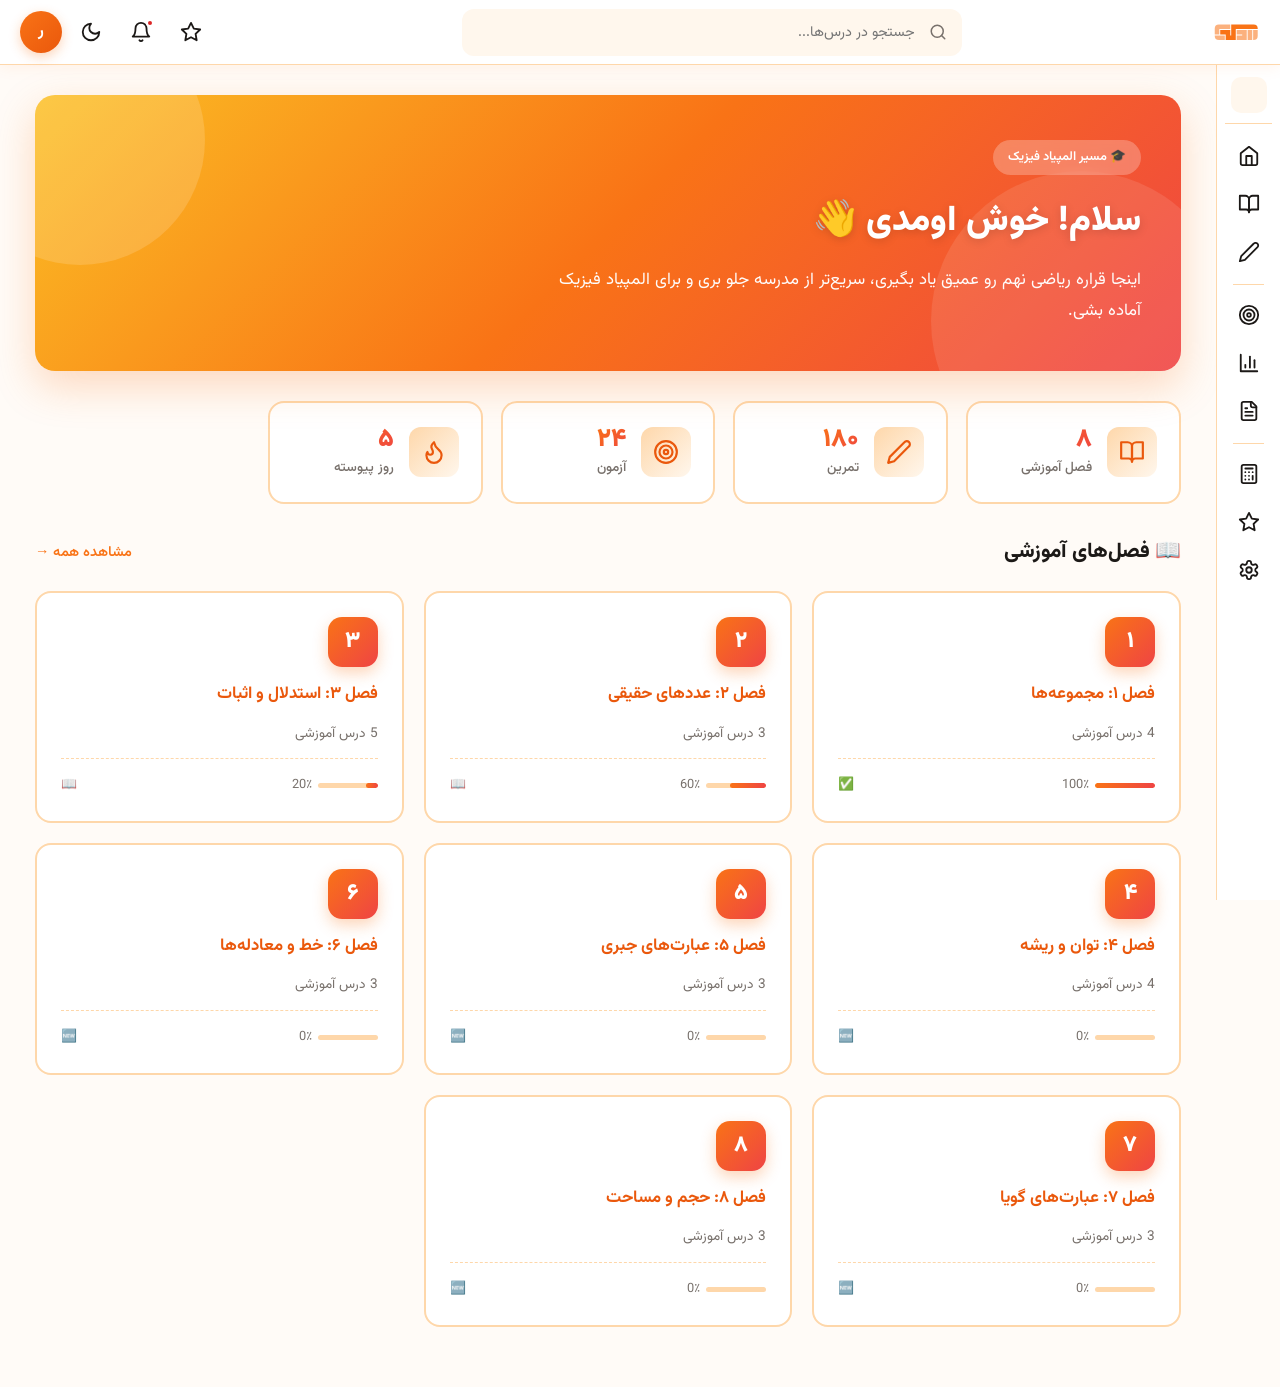
==== commit dca8e5a0: "Create index.html" ====
--- a/index.html
+++ b/index.html
@@ -5,883 +5,26 @@
 <meta name="viewport" content="width=device-width, initial-scale=1.0">
 <title>رادیکال — ریاضی نهم</title>
 <link href="https://fonts.googleapis.com/css2?family=Vazirmatn:wght@300;400;500;600;700;800;900&display=swap" rel="stylesheet">
-<style>
-  * { margin: 0; padding: 0; box-sizing: border-box; }
-
-  /* ============================================
-     🔥 پالت نارنجی-قرمز (Sunset)
-     ============================================ */
-  :root {
-    --primary: #f97316;
-    --primary-dark: #ea580c;
-    --primary-darker: #c2410c;
-    --primary-light: #fed7aa;
-    --primary-lighter: #fff7ed;
-    --accent: #ef4444;
-
-    --success: #10b981;
-    --warning: #f59e0b;
-    --danger: #dc2626;
-
-    --bg: #fffbf7;
-    --card: #ffffff;
-    --text: #1c1917;
-    --text-light: #78716c;
-    --border: #fed7aa;
-    --shadow: rgba(249, 115, 22, 0.08);
-    --shadow-lg: rgba(249, 115, 22, 0.15);
-
-    --topbar-h: 65px;
-    --sidebar-w: 64px;
-    --sidebar-w-open: 240px;
-  }
-
-  body.dark {
-    --bg: #140a05;
-    --card: #2c1810;
-    --text: #ffedd5;
-    --text-light: #fdba74;
-    --border: #7c2d12;
-    --shadow: rgba(0, 0, 0, 0.5);
-    --shadow-lg: rgba(0, 0, 0, 0.8);
-    --primary-light: #7c2d12;
-    --primary-lighter: #431407;
-  }
-
-  body {
-    font-family: 'Vazirmatn', 'Tahoma', sans-serif;
-    background: var(--bg);
-    color: var(--text);
-    line-height: 1.8;
-    font-size: 15px;
-    transition: background 0.3s, color 0.3s;
-  }
-
-  .icon {
-    width: 22px;
-    height: 22px;
-    flex-shrink: 0;
-  }
-
-  /* ============================================
-     🔝 TOP BAR
-     ============================================ */
-  .topbar {
-    position: fixed;
-    top: 0; right: 0; left: 0;
-    height: var(--topbar-h);
-    background: var(--card);
-    border-bottom: 1px solid var(--border);
-    display: flex;
-    align-items: center;
-    justify-content: space-between;
-    padding: 0 20px;
-    z-index: 1000;
-    box-shadow: 0 2px 15px var(--shadow);
-  }
-
-  .topbar-right {
-    display: flex;
-    align-items: center;
-    gap: 15px;
-  }
-
-  .menu-btn {
-    display: none;
-    background: none;
-    border: none;
-    color: var(--text);
-    cursor: pointer;
-    padding: 8px;
-    border-radius: 8px;
-  }
-  .menu-btn:hover { background: var(--primary-light); }
-
-  /* ===== لوگو (SVG مستقیم) ===== */
-  .logo-box {
-    display: flex;
-    align-items: center;
-    text-decoration: none;
-    transition: transform 0.3s;
-  }
-
-  .logo-box:hover {
-    transform: scale(1.05);
-  }
-
-  .logo-svg {
-    width: 60px;
-    height: 60px;
-    display: block;
-    overflow: visible;
-  }
-
-  /* رنگ لوگو در حالت روز */
-  .logo-svg .logo-main {
-    fill: #f97316;
-    transition: fill 0.3s;
-  }
-
-  /* رنگ لوگو در حالت شب */
-  body.dark .logo-svg .logo-main {
-    fill: #fb923c;
-  }
-
-  /* حروف به صورت پیش‌فرض نامرئی */
-  .logo-svg path {
-    opacity: 0;
-    transform-origin: center;
-    transform-box: fill-box;
-  }
-
-  /* ===== انیمیشن موج ظاهر شدن ===== */
-  .logo-svg .letter-1 {
-    animation: letterAppearDim 0.6s cubic-bezier(0.34, 1.56, 0.64, 1) 0s both;
-  }
-  .logo-svg .letter-2 {
-    animation: letterAppearDim 0.6s cubic-bezier(0.34, 1.56, 0.64, 1) 0.08s both;
-  }
-  .logo-svg .letter-3 {
-    animation: letterAppearDim 0.6s cubic-bezier(0.34, 1.56, 0.64, 1) 0.16s both;
-  }
-  .logo-svg .letter-4 {
-    animation: letterAppear 0.6s cubic-bezier(0.34, 1.56, 0.64, 1) 0.24s both;
-  }
-  .logo-svg .letter-5 {
-    animation: letterAppearDim 0.6s cubic-bezier(0.34, 1.56, 0.64, 1) 0.32s both;
-  }
-  .logo-svg .letter-6 {
-    animation: letterAppearDim 0.6s cubic-bezier(0.34, 1.56, 0.64, 1) 0.40s both;
-  }
-
-  @keyframes letterAppear {
-    0%   { opacity: 0; transform: translateY(8px) scale(0.7); }
-    60%  { opacity: 1; transform: translateY(-2px) scale(1.05); }
-    100% { opacity: 1; transform: translateY(0) scale(1); }
-  }
-
-  @keyframes letterAppearDim {
-    0%   { opacity: 0; transform: translateY(8px) scale(0.7); }
-    60%  { opacity: 1; transform: translateY(-2px) scale(1.05); }
-    100% { opacity: 0.55; transform: translateY(0) scale(1); }
-  }
-
-  /* ===== جستجو ===== */
-  .topbar-center {
-    flex: 1;
-    max-width: 500px;
-    margin: 0 30px;
-  }
-
-  .search-wrapper {
-    position: relative;
-  }
-
-  .search-wrapper .icon {
-    position: absolute;
-    right: 15px;
-    top: 50%;
-    transform: translateY(-50%);
-    width: 18px;
-    height: 18px;
-    color: var(--text-light);
-    pointer-events: none;
-  }
-
-  .search-input {
-    width: 100%;
-    background: var(--primary-lighter);
-    border: 2px solid transparent;
-    padding: 10px 45px 10px 18px;
-    border-radius: 12px;
-    font-family: inherit;
-    font-size: 0.9rem;
-    color: var(--text);
-    outline: none;
-    transition: all 0.2s;
-  }
-  .search-input:focus {
-    border-color: var(--primary);
-    background: var(--card);
-    box-shadow: 0 0 0 4px var(--primary-light);
-  }
-
-  .topbar-left {
-    display: flex;
-    align-items: center;
-    gap: 8px;
-  }
-
-  .icon-btn {
-    background: transparent;
-    border: none;
-    width: 42px; height: 42px;
-    border-radius: 12px;
-    cursor: pointer;
-    display: flex;
-    align-items: center;
-    justify-content: center;
-    transition: all 0.2s;
-    position: relative;
-    color: var(--text);
-  }
-  .icon-btn:hover {
-    background: var(--primary-light);
-    transform: translateY(-2px);
-  }
-
-  .icon-btn .badge {
-    position: absolute;
-    top: 8px;
-    right: 8px;
-    width: 8px; height: 8px;
-    background: var(--danger);
-    border-radius: 50%;
-    border: 2px solid var(--card);
-  }
-
-  .user-avatar {
-    width: 42px; height: 42px;
-    border-radius: 50%;
-    background: linear-gradient(135deg, #f97316, #ea580c);
-    color: white;
-    display: flex;
-    align-items: center;
-    justify-content: center;
-    font-weight: 700;
-    cursor: pointer;
-    font-size: 1rem;
-    box-shadow: 0 4px 12px rgba(249,115,22,0.3);
-  }
-
-  /* ============================================
-     📊 PROGRESS BAR
-     ============================================ */
-  .progress-bar {
-    position: fixed;
-    top: var(--topbar-h);
-    right: 0;
-    height: 3px;
-    background: linear-gradient(90deg, #fbbf24, #f97316, #ef4444);
-    background-size: 200% 100%;
-    animation: progressShift 3s ease infinite;
-    width: 0%;
-    z-index: 999;
-    transition: width 0.2s;
-  }
-
-  @keyframes progressShift {
-    0%, 100% { background-position: 0% 50%; }
-    50% { background-position: 100% 50%; }
-  }
-
-  /* ============================================
-     📐 LAYOUT
-     ============================================ */
-  .layout {
-    display: flex;
-    padding-top: var(--topbar-h);
-    min-height: 100vh;
-  }
-
-  /* ============================================
-     📚 SIDEBAR
-     ============================================ */
-  .sidebar {
-    width: var(--sidebar-w);
-    background: var(--card);
-    border-left: 1px solid var(--border);
-    position: fixed;
-    top: var(--topbar-h);
-    bottom: 0;
-    right: 0;
-    overflow-y: auto;
-    overflow-x: hidden;
-    padding: 12px 8px;
-    transition: width 0.3s ease;
-    z-index: 998;
-    display: flex;
-    flex-direction: column;
-  }
-
-  .sidebar:hover {
-    width: var(--sidebar-w-open);
-    box-shadow: -10px 0 30px var(--shadow);
-  }
-
-  body.sidebar-locked .sidebar {
-    width: var(--sidebar-w-open);
-  }
-
-  .sidebar::-webkit-scrollbar { width: 4px; }
-  .sidebar::-webkit-scrollbar-thumb {
-    background: var(--primary-light);
-    border-radius: 3px;
-  }
-
-  .sidebar-pin-wrap {
-    display: flex;
-    justify-content: center;
-    margin-bottom: 10px;
-    padding-bottom: 10px;
-    border-bottom: 1px solid var(--border);
-  }
-
-  .sidebar-pin {
-    background: var(--primary-lighter);
-    border: none;
-    width: 36px;
-    height: 36px;
-    border-radius: 10px;
-    cursor: pointer;
-    display: flex;
-    align-items: center;
-    justify-content: center;
-    color: var(--text-light);
-    transition: all 0.2s;
-  }
-  .sidebar-pin:hover {
-    background: var(--primary-light);
-    color: var(--primary-dark);
-    transform: scale(1.05);
-  }
-  .sidebar-pin .icon {
-    width: 16px;
-    height: 16px;
-  }
-  .sidebar-pin.pinned {
-    background: linear-gradient(135deg, #f97316, #ea580c);
-    color: white;
-  }
-
-  .sidebar-link {
-    display: flex;
-    align-items: center;
-    gap: 14px;
-    padding: 10px 10px;
-    border-radius: 10px;
-    text-decoration: none;
-    color: var(--text);
-    font-size: 0.92rem;
-    font-weight: 500;
-    transition: background 0.2s, color 0.2s;
-    cursor: pointer;
-    margin-bottom: 2px;
-    white-space: nowrap;
-    position: relative;
-    min-height: 44px;
-    justify-content: center;
-    width: 100%;
-    overflow: hidden;
-  }
-
-  .sidebar:hover .sidebar-link,
-  body.sidebar-locked .sidebar-link {
-    justify-content: flex-start;
-    padding: 10px 14px;
-    gap: 12px;
-  }
-
-  .sidebar-link:hover {
-    background: var(--primary-lighter);
-    color: var(--primary-dark);
-  }
-
-  .sidebar-link.active {
-    background: linear-gradient(135deg, #f97316, #ea580c);
-    color: white;
-    box-shadow: 0 4px 15px rgba(249,115,22,0.3);
-  }
-
-  .sidebar-link .icon {
-    width: 22px;
-    height: 22px;
-  }
-
-  .sidebar-link .text,
-  .sidebar-link .count {
-    display: none;
-    white-space: nowrap;
-  }
-
-  .sidebar:hover .sidebar-link .text,
-  .sidebar:hover .sidebar-link .count,
-  body.sidebar-locked .sidebar-link .text,
-  body.sidebar-locked .sidebar-link .count {
-    display: inline-block;
-    animation: fadeInText 0.25s ease;
-  }
-
-  @keyframes fadeInText {
-    from { opacity: 0; transform: translateX(8px); }
-    to { opacity: 1; transform: translateX(0); }
-  }
-
-  .sidebar-link .count {
-    margin-right: auto;
-    font-size: 0.7rem;
-    background: var(--primary-light);
-    color: var(--primary-dark);
-    padding: 2px 8px;
-    border-radius: 10px;
-    font-weight: 700;
-    flex-shrink: 0;
-  }
-
-  .sidebar-link.active .count {
-    background: rgba(255,255,255,0.25);
-    color: white;
-  }
-
-  .sidebar:not(:hover) .sidebar-link::after {
-    content: attr(data-tooltip);
-    position: absolute;
-    right: 100%;
-    top: 50%;
-    transform: translateY(-50%);
-    background: var(--text);
-    color: var(--card);
-    padding: 6px 12px;
-    border-radius: 8px;
-    font-size: 0.8rem;
-    white-space: nowrap;
-    opacity: 0;
-    pointer-events: none;
-    transition: opacity 0.2s;
-    margin-right: 8px;
-    font-weight: 500;
-    z-index: 100;
-  }
-
-  .sidebar:not(:hover) .sidebar-link:hover::after {
-    opacity: 1;
-  }
-
-  .sidebar-section {
-    display: flex;
-    flex-direction: column;
-    gap: 2px;
-  }
-
-  .sidebar-divider {
-    height: 1px;
-    background: var(--border);
-    margin: 8px 8px;
-  }
-
-  /* ============================================
-     📄 MAIN CONTENT
-     ============================================ */
-  .main {
-    flex: 1;
-    margin-right: var(--sidebar-w);
-    padding: 30px 35px 60px;
-    max-width: calc(100% - var(--sidebar-w));
-    transition: margin 0.3s, max-width 0.3s;
-  }
-
-  body.sidebar-locked .main {
-    margin-right: var(--sidebar-w-open);
-    max-width: calc(100% - var(--sidebar-w-open));
-  }
-
-  /* ============================================
-     🏠 HERO
-     ============================================ */
-  .hero {
-    background: linear-gradient(135deg, #fbbf24 0%, #f97316 50%, #ef4444 100%);
-    color: white;
-    border-radius: 20px;
-    padding: 45px 40px;
-    margin-bottom: 30px;
-    position: relative;
-    overflow: hidden;
-    box-shadow: 0 15px 40px rgba(249,115,22,0.25);
-  }
-
-  .hero::before {
-    content: '';
-    position: absolute;
-    top: -80px; left: -80px;
-    width: 250px; height: 250px;
-    background: rgba(255,255,255,0.15);
-    border-radius: 50%;
-  }
-  .hero::after {
-    content: '';
-    position: absolute;
-    bottom: -100px; right: -50px;
-    width: 300px; height: 300px;
-    background: rgba(255,255,255,0.1);
-    border-radius: 50%;
-  }
-
-  .hero-content {
-    position: relative;
-    z-index: 1;
-  }
-
-  .hero-badge {
-    display: inline-block;
-    background: rgba(255,255,255,0.25);
-    padding: 6px 15px;
-    border-radius: 20px;
-    font-size: 0.8rem;
-    margin-bottom: 15px;
-    font-weight: 600;
-    backdrop-filter: blur(5px);
-  }
-
-  .hero h1 {
-    font-size: 2.2rem;
-    margin-bottom: 12px;
-    font-weight: 900;
-    text-shadow: 0 2px 10px rgba(0,0,0,0.15);
-  }
-
-  .hero p {
-    font-size: 1.05rem;
-    opacity: 0.98;
-    max-width: 600px;
-  }
-
-  /* ============================================
-     📊 STATS CARDS
-     ============================================ */
-  .stats-grid {
-    display: grid;
-    grid-template-columns: repeat(auto-fill, minmax(200px, 1fr));
-    gap: 18px;
-    margin-bottom: 30px;
-  }
-
-  .stat-card {
-    background: var(--card);
-    border-radius: 16px;
-    padding: 22px;
-    border: 2px solid var(--border);
-    transition: all 0.3s;
-    display: flex;
-    align-items: center;
-    gap: 15px;
-  }
-
-  .stat-card:hover {
-    transform: translateY(-4px);
-    border-color: var(--primary);
-    box-shadow: 0 10px 25px var(--shadow);
-    background: linear-gradient(135deg, var(--card) 0%, var(--primary-lighter) 100%);
-  }
-
-  .stat-icon {
-    width: 50px; height: 50px;
-    border-radius: 12px;
-    background: linear-gradient(135deg, var(--primary-light) 0%, var(--primary-lighter) 100%);
-    color: var(--primary-dark);
-    display: flex;
-    align-items: center;
-    justify-content: center;
-    flex-shrink: 0;
-  }
-
-  .stat-icon .icon { width: 26px; height: 26px; }
-
-  .stat-info .value {
-    font-size: 1.6rem;
-    font-weight: 900;
-    background: linear-gradient(135deg, #f97316, #ef4444);
-    -webkit-background-clip: text;
-    -webkit-text-fill-color: transparent;
-    background-clip: text;
-    line-height: 1.2;
-  }
-
-  .stat-info .label {
-    font-size: 0.85rem;
-    color: var(--text-light);
-    font-weight: 500;
-  }
-
-  /* ============================================
-     📚 CHAPTER CARDS
-     ============================================ */
-  .section-header {
-    display: flex;
-    justify-content: space-between;
-    align-items: center;
-    margin-bottom: 20px;
-  }
-
-  .section-header h2 {
-    font-size: 1.3rem;
-    color: var(--text);
-    font-weight: 800;
-  }
-
-  .chapters-grid {
-    display: grid;
-    grid-template-columns: repeat(auto-fill, minmax(280px, 1fr));
-    gap: 20px;
-  }
-
-  .chapter-card {
-    background: var(--card);
-    border-radius: 16px;
-    padding: 24px;
-    text-decoration: none;
-    color: var(--text);
-    border: 2px solid var(--border);
-    transition: all 0.3s;
-    display: flex;
-    flex-direction: column;
-    gap: 12px;
-  }
-
-  .chapter-card:hover {
-    transform: translateY(-5px);
-    box-shadow: 0 15px 35px var(--shadow-lg);
-    border-color: var(--primary);
-    background: linear-gradient(135deg, var(--card) 0%, var(--primary-lighter) 100%);
-  }
-
-  .chapter-num {
-    width: 50px; height: 50px;
-    background: linear-gradient(135deg, #f97316, #ef4444);
-    color: white;
-    border-radius: 14px;
-    display: flex;
-    align-items: center;
-    justify-content: center;
-    font-size: 1.4rem;
-    font-weight: 900;
-    box-shadow: 0 6px 15px rgba(249,115,22,0.3);
-  }
-
-  .chapter-card h3 {
-    font-size: 1.05rem;
-    font-weight: 700;
-    color: var(--primary-dark);
-  }
-
-  .chapter-card p {
-    font-size: 0.85rem;
-    color: var(--text-light);
-    margin: 0;
-  }
-
-  .chapter-meta {
-    display: flex;
-    justify-content: space-between;
-    align-items: center;
-    margin-top: auto;
-    padding-top: 15px;
-    border-top: 1px dashed var(--border);
-    font-size: 0.8rem;
-    color: var(--text-light);
-  }
-
-  .chapter-progress-mini {
-    display: flex;
-    align-items: center;
-    gap: 6px;
-  }
-
-  .mini-bar {
-    width: 60px;
-    height: 5px;
-    background: var(--primary-light);
-    border-radius: 3px;
-    overflow: hidden;
-  }
-  .mini-bar-fill {
-    height: 100%;
-    background: linear-gradient(90deg, #f97316, #ef4444);
-    border-radius: 3px;
-  }
-
-  /* ============================================
-     📱 RESPONSIVE
-     ============================================ */
-  @media (max-width: 900px) {
-    .menu-btn { display: flex; }
-    .sidebar {
-      transform: translateX(100%);
-      width: var(--sidebar-w-open);
-      box-shadow: -5px 0 30px rgba(0,0,0,0.2);
-      padding: 12px 8px;
-    }
-    .sidebar.open { transform: translateX(0); }
-    .sidebar .sidebar-link {
-      justify-content: flex-start;
-      padding: 10px 14px;
-    }
-    .sidebar .sidebar-link .text,
-    .sidebar .sidebar-link .count {
-      display: inline-block;
-    }
-    .main {
-      margin-right: 0;
-      max-width: 100%;
-      padding: 20px 15px;
-    }
-    body.sidebar-locked .main {
-      margin-right: 0;
-      max-width: 100%;
-    }
-    .topbar-center { display: none; }
-    .hero { padding: 30px 25px; }
-    .hero h1 { font-size: 1.5rem; }
-    .chapters-grid { grid-template-columns: 1fr; }
-    .logo-svg { width: 50px; height: 50px; }
-  }
-
-  @media (max-width: 500px) {
-    .topbar { padding: 0 12px; }
-    .logo-svg { width: 44px; height: 44px; }
-  }
-
-  /* ============================================
-     🌫️ OVERLAY
-     ============================================ */
-  .overlay {
-    display: none;
-    position: fixed;
-    inset: 0;
-    background: rgba(0,0,0,0.4);
-    z-index: 997;
-    backdrop-filter: blur(2px);
-  }
-  .overlay.active { display: block; }
-</style>
+<link rel="stylesheet" href="css/main.css">
 </head>
 <body>
 
-<!-- ============================================
-     📦 آیکون‌های SVG (بدون لوگو)
-     ============================================ -->
-<svg xmlns="http://www.w3.org/2000/svg" style="display: none;">
-  <symbol id="icon-home" viewBox="0 0 24 24" fill="none" stroke="currentColor" stroke-width="2" stroke-linecap="round" stroke-linejoin="round">
-    <path d="m3 9 9-7 9 7v11a2 2 0 0 1-2 2H5a2 2 0 0 1-2-2z"></path>
-    <polyline points="9 22 9 12 15 12 15 22"></polyline>
-  </symbol>
+<!-- ===== آیکون‌ها از فایل icons.svg ===== -->
+<div id="icon-container" style="display:none;"></div>
 
-  <symbol id="icon-book" viewBox="0 0 24 24" fill="none" stroke="currentColor" stroke-width="2" stroke-linecap="round" stroke-linejoin="round">
-    <path d="M2 3h6a4 4 0 0 1 4 4v14a3 3 0 0 0-3-3H2z"></path>
-    <path d="M22 3h-6a4 4 0 0 0-4 4v14a3 3 0 0 1 3-3h7z"></path>
-  </symbol>
-
-  <symbol id="icon-pencil" viewBox="0 0 24 24" fill="none" stroke="currentColor" stroke-width="2" stroke-linecap="round" stroke-linejoin="round">
-    <path d="M17 3a2.85 2.83 0 1 1 4 4L7.5 20.5 2 22l1.5-5.5Z"></path>
-  </symbol>
-
-  <symbol id="icon-target" viewBox="0 0 24 24" fill="none" stroke="currentColor" stroke-width="2" stroke-linecap="round" stroke-linejoin="round">
-    <circle cx="12" cy="12" r="10"></circle>
-    <circle cx="12" cy="12" r="6"></circle>
-    <circle cx="12" cy="12" r="2"></circle>
-  </symbol>
-
-  <symbol id="icon-chart" viewBox="0 0 24 24" fill="none" stroke="currentColor" stroke-width="2" stroke-linecap="round" stroke-linejoin="round">
-    <path d="M3 3v18h18"></path>
-    <path d="M18 17V9"></path>
-    <path d="M13 17V5"></path>
-    <path d="M8 17v-3"></path>
-  </symbol>
-
-  <symbol id="icon-file-text" viewBox="0 0 24 24" fill="none" stroke="currentColor" stroke-width="2" stroke-linecap="round" stroke-linejoin="round">
-    <path d="M15 2H6a2 2 0 0 0-2 2v16a2 2 0 0 0 2 2h12a2 2 0 0 0 2-2V7Z"></path>
-    <path d="M14 2v4a2 2 0 0 0 2 2h4"></path>
-    <path d="M10 9H8"></path>
-    <path d="M16 13H8"></path>
-    <path d="M16 17H8"></path>
-  </symbol>
-
-  <symbol id="icon-calculator" viewBox="0 0 24 24" fill="none" stroke="currentColor" stroke-width="2" stroke-linecap="round" stroke-linejoin="round">
-    <rect width="16" height="20" x="4" y="2" rx="2"></rect>
-    <line x1="8" x2="16" y1="6" y2="6"></line>
-    <line x1="16" x2="16" y1="14" y2="18"></line>
-    <path d="M16 10h.01"></path>
-    <path d="M12 10h.01"></path>
-    <path d="M8 10h.01"></path>
-    <path d="M12 14h.01"></path>
-    <path d="M8 14h.01"></path>
-    <path d="M12 18h.01"></path>
-    <path d="M8 18h.01"></path>
-  </symbol>
-
-  <symbol id="icon-star" viewBox="0 0 24 24" fill="none" stroke="currentColor" stroke-width="2" stroke-linecap="round" stroke-linejoin="round">
-    <polygon points="12 2 15.09 8.26 22 9.27 17 14.14 18.18 21.02 12 17.77 5.82 21.02 7 14.14 2 9.27 8.91 8.26 12 2"></polygon>
-  </symbol>
-
-  <symbol id="icon-settings" viewBox="0 0 24 24" fill="none" stroke="currentColor" stroke-width="2" stroke-linecap="round" stroke-linejoin="round">
-    <path d="M12.22 2h-.44a2 2 0 0 0-2 2v.18a2 2 0 0 1-1 1.73l-.43.25a2 2 0 0 1-2 0l-.15-.08a2 2 0 0 0-2.73.73l-.22.38a2 2 0 0 0 .73 2.73l.15.1a2 2 0 0 1 1 1.72v.51a2 2 0 0 1-1 1.74l-.15.09a2 2 0 0 0-.73 2.73l.22.38a2 2 0 0 0 2.73.73l.15-.08a2 2 0 0 1 2 0l.43.25a2 2 0 0 1 1 1.73V20a2 2 0 0 0 2 2h.44a2 2 0 0 0 2-2v-.18a2 2 0 0 1 1-1.73l.43-.25a2 2 0 0 1 2 0l.15.08a2 2 0 0 0 2.73-.73l.22-.39a2 2 0 0 0-.73-2.73l-.15-.08a2 2 0 0 1-1-1.74v-.5a2 2 0 0 1 1-1.74l.15-.09a2 2 0 0 0 .73-2.73l-.22-.38a2 2 0 0 0-2.73-.73l-.15.08a2 2 0 0 1-2 0l-.43-.25a2 2 0 0 1-1-1.73V4a2 2 0 0 0-2-2z"></path>
-    <circle cx="12" cy="12" r="3"></circle>
-  </symbol>
-
-  <symbol id="icon-search" viewBox="0 0 24 24" fill="none" stroke="currentColor" stroke-width="2" stroke-linecap="round" stroke-linejoin="round">
-    <circle cx="11" cy="11" r="8"></circle>
-    <path d="m21 21-4.3-4.3"></path>
-  </symbol>
-
-  <symbol id="icon-bell" viewBox="0 0 24 24" fill="none" stroke="currentColor" stroke-width="2" stroke-linecap="round" stroke-linejoin="round">
-    <path d="M6 8a6 6 0 0 1 12 0c0 7 3 9 3 9H3s3-2 3-9"></path>
-    <path d="M10.3 21a1.94 1.94 0 0 0 3.4 0"></path>
-  </symbol>
-
-  <symbol id="icon-moon" viewBox="0 0 24 24" fill="none" stroke="currentColor" stroke-width="2" stroke-linecap="round" stroke-linejoin="round">
-    <path d="M12 3a6 6 0 0 0 9 9 9 9 0 1 1-9-9Z"></path>
-  </symbol>
-
-  <symbol id="icon-sun" viewBox="0 0 24 24" fill="none" stroke="currentColor" stroke-width="2" stroke-linecap="round" stroke-linejoin="round">
-    <circle cx="12" cy="12" r="4"></circle>
-    <path d="M12 2v2"></path>
-    <path d="M12 20v2"></path>
-    <path d="m4.93 4.93 1.41 1.41"></path>
-    <path d="m17.66 17.66 1.41 1.41"></path>
-    <path d="M2 12h2"></path>
-    <path d="M20 12h2"></path>
-    <path d="m6.34 17.66-1.41 1.41"></path>
-    <path d="m19.07 4.93-1.41 1.41"></path>
-  </symbol>
-
-  <symbol id="icon-menu" viewBox="0 0 24 24" fill="none" stroke="currentColor" stroke-width="2" stroke-linecap="round" stroke-linejoin="round">
-    <line x1="4" x2="20" y1="12" y2="12"></line>
-    <line x1="4" x2="20" y1="6" y2="6"></line>
-    <line x1="4" x2="20" y1="18" y2="18"></line>
-  </symbol>
-
-  <symbol id="icon-pin" viewBox="0 0 24 24" fill="none" stroke="currentColor" stroke-width="2" stroke-linecap="round" stroke-linejoin="round">
-    <line x1="12" x2="12" y1="17" y2="22"></line>
-    <path d="M5 17h14v-1.76a2 2 0 0 0-1.11-1.79l-1.78-.9A2 2 0 0 1 15 10.76V6h1a2 2 0 0 0 0-4H8a2 2 0 0 0 0 4h1v4.76a2 2 0 0 1-1.11 1.79l-1.78.9A2 2 0 0 0 5 15.24Z"></path>
-  </symbol>
-
-  <symbol id="icon-flame" viewBox="0 0 24 24" fill="none" stroke="currentColor" stroke-width="2" stroke-linecap="round" stroke-linejoin="round">
-    <path d="M8.5 14.5A2.5 2.5 0 0 0 11 12c0-1.38-.5-2-1-3-1.072-2.143-.224-4.054 2-6 .5 2.5 2 4.9 4 6.5 2 1.6 3 3.5 3 5.5a7 7 0 1 1-14 0c0-1.153.433-2.294 1-3a2.5 2.5 0 0 0 2.5 2.5z"></path>
-  </symbol>
-</svg>
-
-<!-- ============================================
-     🔝 TOP BAR
-     ============================================ -->
+<!-- ===== TOP BAR ===== -->
 <div class="topbar">
   <div class="topbar-right">
-    <button class="menu-btn" onclick="toggleSidebar()">
-      <svg class="icon"><use href="#icon-menu"></use></svg>
-    </button>
-    
-    <!-- ===== لوگو (SVG مستقیم) ===== -->
-    <a href="#home" class="logo-box">
+    <button class="menu-btn" onclick="toggleSidebar()"><svg class="icon"><use href="#icon-menu"></use></svg></button>
+    <a href="index.html" class="logo-box">
+      <!-- لوگو (استثنا — مستقیم تو HTML) -->
       <svg class="logo-svg" viewBox="-100 -40 105 45" xmlns="http://www.w3.org/2000/svg">
-        <!-- حروف ۱، ۲، ۳ — شفاف -->
         <g class="logo-main" opacity="0.55">
           <path class="letter-1" d="M 0 -9 L 0 -22 L -10 -22 L -10 0 L -9 0 Q 0 0 0 -9 Z"/>
           <path class="letter-2" d="M -12 0 L -12 -22 L -22 -22 L -22 0 L -12 0 Z"/>
           <path class="letter-3" d="M -24 -22 L -46 -22 L -46 -12 L -34 -12 L -34 -10 L -46 -10 L -46 0 L -24 0 L -24 -22 Z"/>
         </g>
-        
-        <!-- حرف ۴ (رادیکال) — پررنگ -->
         <path class="letter-4 logo-main" d="M -48 0 L -48 -24 L 0 -24 L 0 -25 Q 0 -34 -9 -34 L -58 -34 L -58 -10 L -60 -10 L -60 -22 L -82 -22 L -82 -12 L -70 -12 L -70 0 L -48 0 Z"/>
-        
-        <!-- حروف ۵، ۶ — شفاف -->
         <g class="logo-main" opacity="0.55">
           <path class="letter-5" d="M -72 0 L -72 -10 L -94 -10 L -94 -9 Q -94 0 -85 0 L -72 0 Z"/>
           <path class="letter-6" d="M -84 -12 L -84 -24 L -60 -24 L -60 -34 L -85 -34 Q -94 -34 -94 -25 L -94 -12 L -84 -12 Z"/>
@@ -893,42 +36,23 @@
   <div class="topbar-center">
     <div class="search-wrapper">
       <svg class="icon"><use href="#icon-search"></use></svg>
-      <input type="text" class="search-input" placeholder="جستجو در درس‌ها، فرمول‌ها، تمرین‌ها...">
+      <input type="text" class="search-input" placeholder="جستجو در درس‌ها...">
     </div>
   </div>
 
   <div class="topbar-left">
-    <button class="icon-btn" title="علاقه‌مندی‌ها">
-      <svg class="icon"><use href="#icon-star"></use></svg>
-    </button>
-    <button class="icon-btn" title="اعلان‌ها">
-      <svg class="icon"><use href="#icon-bell"></use></svg>
-      <span class="badge"></span>
-    </button>
-    <button class="icon-btn" onclick="toggleTheme()" id="themeBtn">
-      <svg class="icon" id="themeIcon"><use href="#icon-moon"></use></svg>
-    </button>
+    <button class="icon-btn" title="علاقه‌مندی‌ها"><svg class="icon"><use href="#icon-star"></use></svg></button>
+    <button class="icon-btn" title="اعلان‌ها"><svg class="icon"><use href="#icon-bell"></use></svg><span class="badge"></span></button>
+    <button class="icon-btn" onclick="toggleTheme()" id="themeBtn"><svg class="icon" id="themeIcon"><use href="#icon-moon"></use></svg></button>
     <div class="user-avatar">ر</div>
   </div>
 </div>
 
-<!-- ============================================
-     📊 PROGRESS BAR
-     ============================================ -->
 <div class="progress-bar" id="progressBar"></div>
-
-<!-- ============================================
-     🌫️ OVERLAY
-     ============================================ -->
 <div class="overlay" id="overlay" onclick="toggleSidebar()"></div>
 
-<!-- ============================================
-     📐 LAYOUT
-     ============================================ -->
 <div class="layout">
-
   <aside class="sidebar" id="sidebar">
-    
     <div class="sidebar-pin-wrap">
       <button class="sidebar-pin" id="pinBtn" onclick="togglePin()" title="قفل کردن سایدبار">
         <svg class="icon"><use href="#icon-pin"></use></svg>
@@ -936,226 +60,44 @@
     </div>
 
     <div class="sidebar-section">
-      <a href="#home" class="sidebar-link active" data-tooltip="خانه">
-        <svg class="icon"><use href="#icon-home"></use></svg>
-        <span class="text">خانه</span>
-      </a>
-      <a href="#lessons" class="sidebar-link" data-tooltip="درسنامه">
-        <svg class="icon"><use href="#icon-book"></use></svg>
-        <span class="text">درسنامه</span>
-        <span class="count">۲۴</span>
-      </a>
-      <a href="#practice" class="sidebar-link" data-tooltip="تمرین‌ها">
-        <svg class="icon"><use href="#icon-pencil"></use></svg>
-        <span class="text">تمرین‌ها</span>
-        <span class="count">۱۸۰</span>
-      </a>
+      <a href="index.html" class="sidebar-link" data-tooltip="خانه"><svg class="icon"><use href="#icon-home"></use></svg><span class="text">خانه</span></a>
+      <a href="lessons.html" class="sidebar-link" data-tooltip="درسنامه"><svg class="icon"><use href="#icon-book"></use></svg><span class="text">درسنامه</span><span class="count">۲۴</span></a>
+      <a href="#" class="sidebar-link" data-tooltip="تمرین‌ها"><svg class="icon"><use href="#icon-pencil"></use></svg><span class="text">تمرین‌ها</span><span class="count">۱۸۰</span></a>
     </div>
 
     <div class="sidebar-divider"></div>
 
     <div class="sidebar-section">
-      <a href="#exams" class="sidebar-link" data-tooltip="آزمون‌ها">
-        <svg class="icon"><use href="#icon-target"></use></svg>
-        <span class="text">آزمون‌ها</span>
-      </a>
-      <a href="#analysis" class="sidebar-link" data-tooltip="آنالیز و پیشرفت">
-        <svg class="icon"><use href="#icon-chart"></use></svg>
-        <span class="text">آنالیز و پیشرفت</span>
-      </a>
-      <a href="#formulas" class="sidebar-link" data-tooltip="فرمول‌نامه">
-        <svg class="icon"><use href="#icon-file-text"></use></svg>
-        <span class="text">فرمول‌نامه</span>
-      </a>
+      <a href="#" class="sidebar-link" data-tooltip="آزمون‌ها"><svg class="icon"><use href="#icon-target"></use></svg><span class="text">آزمون‌ها</span></a>
+      <a href="#" class="sidebar-link" data-tooltip="آنالیز و پیشرفت"><svg class="icon"><use href="#icon-chart"></use></svg><span class="text">آنالیز و پیشرفت</span></a>
+      <a href="#" class="sidebar-link" data-tooltip="فرمول‌نامه"><svg class="icon"><use href="#icon-file-text"></use></svg><span class="text">فرمول‌نامه</span></a>
     </div>
 
     <div class="sidebar-divider"></div>
 
     <div class="sidebar-section">
-      <a href="#calculator" class="sidebar-link" data-tooltip="ماشین‌حساب">
-        <svg class="icon"><use href="#icon-calculator"></use></svg>
-        <span class="text">ماشین‌حساب</span>
-      </a>
-      <a href="#favorites" class="sidebar-link" data-tooltip="علاقه‌مندی‌ها">
-        <svg class="icon"><use href="#icon-star"></use></svg>
-        <span class="text">علاقه‌مندی‌ها</span>
-      </a>
-      <a href="#settings" class="sidebar-link" data-tooltip="تنظیمات">
-        <svg class="icon"><use href="#icon-settings"></use></svg>
-        <span class="text">تنظیمات</span>
-      </a>
+      <a href="#" class="sidebar-link" data-tooltip="ماشین‌حساب"><svg class="icon"><use href="#icon-calculator"></use></svg><span class="text">ماشین‌حساب</span></a>
+      <a href="#" class="sidebar-link" data-tooltip="علاقه‌مندی‌ها"><svg class="icon"><use href="#icon-star"></use></svg><span class="text">علاقه‌مندی‌ها</span></a>
+      <a href="#" class="sidebar-link" data-tooltip="تنظیمات"><svg class="icon"><use href="#icon-settings"></use></svg><span class="text">تنظیمات</span></a>
     </div>
-
   </aside>
 
   <main class="main" id="mainContent"></main>
-
 </div>
 
+<!-- ===== JS ===== -->
+<script src="js/main.js"></script>
 <script>
-/* ============================================
-   📚 محتوای صفحه خانه
-   ============================================ */
-const HOME_CONTENT = `
-  <div class="hero">
-    <div class="hero-content">
-      <div class="hero-badge">🎓 مسیر المپیاد فیزیک</div>
-      <h1>سلام! خوش اومدی 👋</h1>
-      <p>اینجا قراره ریاضی نهم رو عمیق یاد بگیری، سریع‌تر از مدرسه جلو بری و برای المپیاد فیزیک آماده بشی.</p>
-    </div>
-  </div>
-
-  <div class="stats-grid">
-    <div class="stat-card">
-      <div class="stat-icon"><svg class="icon"><use href="#icon-book"></use></svg></div>
-      <div class="stat-info">
-        <div class="value">۸</div>
-        <div class="label">فصل آموزشی</div>
-      </div>
-    </div>
-    <div class="stat-card">
-      <div class="stat-icon"><svg class="icon"><use href="#icon-pencil"></use></svg></div>
-      <div class="stat-info">
-        <div class="value">۱۸۰</div>
-        <div class="label">تمرین</div>
-      </div>
-    </div>
-    <div class="stat-card">
-      <div class="stat-icon"><svg class="icon"><use href="#icon-target"></use></svg></div>
-      <div class="stat-info">
-        <div class="value">۲۴</div>
-        <div class="label">آزمون</div>
-      </div>
-    </div>
-    <div class="stat-card">
-      <div class="stat-icon"><svg class="icon"><use href="#icon-flame"></use></svg></div>
-      <div class="stat-info">
-        <div class="value">۵</div>
-        <div class="label">روز پیوسته</div>
-      </div>
-    </div>
-  </div>
-
-  <div class="section-header">
-    <h2>📖 فصل‌های آموزشی</h2>
-  </div>
-
-  <div class="chapters-grid">
-    ${[
-      {n: '۱', t: 'مجموعه‌ها', c: 4, p: 100},
-      {n: '۲', t: 'عددهای حقیقی', c: 3, p: 60},
-      {n: '۳', t: 'استدلال و اثبات', c: 5, p: 20},
-      {n: '۴', t: 'توان و ریشه', c: 4, p: 0},
-      {n: '۵', t: 'عبارت‌های جبری', c: 3, p: 0},
-      {n: '۶', t: 'خط و معادله‌ها', c: 3, p: 0},
-      {n: '۷', t: 'عبارت‌های گویا', c: 3, p: 0},
-      {n: '۸', t: 'حجم و مساحت', c: 3, p: 0}
-    ].map(ch => `
-      <a href="#ch${ch.n}" class="chapter-card">
-        <div class="chapter-num">${ch.n}</div>
-        <h3>فصل ${ch.n}: ${ch.t}</h3>
-        <p>${ch.c} درس آموزشی</p>
-        <div class="chapter-meta">
-          <div class="chapter-progress-mini">
-            <div class="mini-bar">
-              <div class="mini-bar-fill" style="width:${ch.p}%"></div>
-            </div>
-            <span>${ch.p}٪</span>
-          </div>
-          <span>${ch.p === 0 ? '🆕' : ch.p === 100 ? '✅' : '📖'}</span>
-        </div>
-      </a>
-    `).join('')}
-  </div>
-`;
-
-/* ============================================
-   🔄 ROUTER
-   ============================================ */
-function render() {
-  const hash = location.hash.slice(1) || 'home';
-  const main = document.getElementById('mainContent');
-
-  if (hash === 'home' || hash === '') {
-    main.innerHTML = HOME_CONTENT;
-  } else {
-    main.innerHTML = `
-      <div class="hero">
-        <div class="hero-content">
-          <div class="hero-badge">🚧 در حال ساخت</div>
-          <h1>به‌زودی...</h1>
-          <p>این بخش هنوز آماده نشده. به‌زودی محتوای آن اضافه می‌شود.</p>
-        </div>
-      </div>
-    `;
-  }
-
-  document.querySelectorAll('.sidebar-link').forEach(l => l.classList.remove('active'));
-  const activeLink = document.querySelector(`.sidebar-link[href="#${hash}"]`);
-  if (activeLink) activeLink.classList.add('active');
-
-  closeSidebar();
-  window.scrollTo({ top: 0, behavior: 'smooth' });
-}
-
-/* ============================================
-   🌙 تم
-   ============================================ */
-function toggleTheme() {
-  document.body.classList.toggle('dark');
-  const isDark = document.body.classList.contains('dark');
-  document.getElementById('themeIcon').innerHTML = isDark 
-    ? '<use href="#icon-sun"></use>' 
-    : '<use href="#icon-moon"></use>';
-  localStorage.setItem('theme', isDark ? 'dark' : 'light');
-}
-
-if (localStorage.getItem('theme') === 'dark') {
-  document.body.classList.add('dark');
-  document.getElementById('themeIcon').innerHTML = '<use href="#icon-sun"></use>';
-}
-
-/* ============================================
-   📌 پین
-   ============================================ */
-function togglePin() {
-  document.body.classList.toggle('sidebar-locked');
-  document.getElementById('pinBtn').classList.toggle('pinned');
-  localStorage.setItem('sidebarLocked', document.body.classList.contains('sidebar-locked') ? 'true' : 'false');
-}
-
-if (localStorage.getItem('sidebarLocked') === 'true') {
-  document.body.classList.add('sidebar-locked');
-  document.getElementById('pinBtn').classList.add('pinned');
-}
-
-/* ============================================
-   📱 سایدبار موبایل
-   ============================================ */
-function toggleSidebar() {
-  document.getElementById('sidebar').classList.toggle('open');
-  document.getElementById('overlay').classList.toggle('active');
-}
-function closeSidebar() {
-  document.getElementById('sidebar').classList.remove('open');
-  document.getElementById('overlay').classList.remove('active');
-}
-
-/* ============================================
-   📊 نوار پیشرفت
-   ============================================ */
-window.addEventListener('scroll', () => {
-  const scrollTop = window.scrollY;
-  const docHeight = document.documentElement.scrollHeight - window.innerHeight;
-  const progress = docHeight > 0 ? (scrollTop / docHeight) * 100 : 0;
-  document.getElementById('progressBar').style.width = progress + '%';
-});
-
-/* ============================================
-   🚀 راه‌اندازی
-   ============================================ */
-window.addEventListener('hashchange', render);
-window.addEventListener('load', render);
+  // بارگذاری آیکون‌ها از فایل جدا
+  fetch('icons.svg')
+    .then(r => r.text())
+    .then(svg => {
+      document.getElementById('icon-container').innerHTML = svg;
+    })
+    .then(() => {
+      // بعد از لود آیکون‌ها، صفحه رندر بشه
+      if (typeof render === 'function') render();
+    });
 </script>
 
 </body>
--- a/css/main.css
+++ b/css/main.css
@@ -0,0 +1,748 @@
+/* ============================================
+   🎨 رادیکال — استایل اصلی
+   پالت: نارنجی-قرمز (Sunset)
+   ============================================ */
+
+* { 
+  margin: 0; 
+  padding: 0; 
+  box-sizing: border-box; 
+}
+
+/* ============================================
+   🔥 متغیرهای رنگ
+   ============================================ */
+:root {
+  --primary: #f97316;
+  --primary-dark: #ea580c;
+  --primary-darker: #c2410c;
+  --primary-light: #fed7aa;
+  --primary-lighter: #fff7ed;
+  --accent: #ef4444;
+
+  --success: #10b981;
+  --warning: #f59e0b;
+  --danger: #dc2626;
+
+  --bg: #fffbf7;
+  --card: #ffffff;
+  --text: #1c1917;
+  --text-light: #78716c;
+  --border: #fed7aa;
+  --shadow: rgba(249, 115, 22, 0.08);
+  --shadow-lg: rgba(249, 115, 22, 0.15);
+
+  --topbar-h: 65px;
+  --sidebar-w: 64px;
+  --sidebar-w-open: 240px;
+}
+
+/* ============================================
+   🌙 حالت شب
+   ============================================ */
+body.dark {
+  --bg: #140a05;
+  --card: #2c1810;
+  --text: #ffedd5;
+  --text-light: #fdba74;
+  --border: #7c2d12;
+  --shadow: rgba(0, 0, 0, 0.5);
+  --shadow-lg: rgba(0, 0, 0, 0.8);
+  --primary-light: #7c2d12;
+  --primary-lighter: #431407;
+}
+
+/* ============================================
+   📄 Base
+   ============================================ */
+body {
+  font-family: 'Vazirmatn', 'Tahoma', sans-serif;
+  background: var(--bg);
+  color: var(--text);
+  line-height: 1.8;
+  font-size: 15px;
+  transition: background 0.3s, color 0.3s;
+}
+
+.icon {
+  width: 22px;
+  height: 22px;
+  flex-shrink: 0;
+}
+
+/* ============================================
+   🔝 TOP BAR
+   ============================================ */
+.topbar {
+  position: fixed;
+  top: 0; right: 0; left: 0;
+  height: var(--topbar-h);
+  background: var(--card);
+  border-bottom: 1px solid var(--border);
+  display: flex;
+  align-items: center;
+  justify-content: space-between;
+  padding: 0 20px;
+  z-index: 1000;
+  box-shadow: 0 2px 15px var(--shadow);
+}
+
+.topbar-right {
+  display: flex;
+  align-items: center;
+  gap: 15px;
+}
+
+.menu-btn {
+  display: none;
+  background: none;
+  border: none;
+  color: var(--text);
+  cursor: pointer;
+  padding: 8px;
+  border-radius: 8px;
+}
+.menu-btn:hover { background: var(--primary-light); }
+
+/* لوگو */
+.logo-box {
+  display: flex;
+  align-items: center;
+  text-decoration: none;
+  color: var(--primary);
+  transition: all 0.3s;
+}
+
+.logo-box:hover {
+  color: var(--primary-dark);
+  transform: scale(1.05);
+}
+
+.logo-svg {
+  width: 48px;
+  height: 48px;
+  display: block;
+}
+
+.logo-svg path {
+  fill: currentColor;
+}
+
+/* جستجو */
+.topbar-center {
+  flex: 1;
+  max-width: 500px;
+  margin: 0 30px;
+}
+
+.search-wrapper {
+  position: relative;
+}
+
+.search-wrapper .icon {
+  position: absolute;
+  right: 15px;
+  top: 50%;
+  transform: translateY(-50%);
+  width: 18px;
+  height: 18px;
+  color: var(--text-light);
+  pointer-events: none;
+}
+
+.search-input {
+  width: 100%;
+  background: var(--primary-lighter);
+  border: 2px solid transparent;
+  padding: 10px 45px 10px 18px;
+  border-radius: 12px;
+  font-family: inherit;
+  font-size: 0.9rem;
+  color: var(--text);
+  outline: none;
+  transition: all 0.2s;
+}
+.search-input:focus {
+  border-color: var(--primary);
+  background: var(--card);
+  box-shadow: 0 0 0 4px var(--primary-light);
+}
+
+.topbar-left {
+  display: flex;
+  align-items: center;
+  gap: 8px;
+}
+
+.icon-btn {
+  background: transparent;
+  border: none;
+  width: 42px; height: 42px;
+  border-radius: 12px;
+  cursor: pointer;
+  display: flex;
+  align-items: center;
+  justify-content: center;
+  transition: all 0.2s;
+  position: relative;
+  color: var(--text);
+}
+.icon-btn:hover {
+  background: var(--primary-light);
+  transform: translateY(-2px);
+}
+
+.icon-btn .badge {
+  position: absolute;
+  top: 8px;
+  right: 8px;
+  width: 8px; height: 8px;
+  background: var(--danger);
+  border-radius: 50%;
+  border: 2px solid var(--card);
+}
+
+.user-avatar {
+  width: 42px; height: 42px;
+  border-radius: 50%;
+  background: linear-gradient(135deg, #f97316, #ea580c);
+  color: white;
+  display: flex;
+  align-items: center;
+  justify-content: center;
+  font-weight: 700;
+  cursor: pointer;
+  font-size: 1rem;
+  box-shadow: 0 4px 12px rgba(249,115,22,0.3);
+}
+
+/* ============================================
+   📊 PROGRESS BAR
+   ============================================ */
+.progress-bar {
+  position: fixed;
+  top: var(--topbar-h);
+  right: 0;
+  height: 3px;
+  background: linear-gradient(90deg, #fbbf24, #f97316, #ef4444);
+  background-size: 200% 100%;
+  animation: progressShift 3s ease infinite;
+  width: 0%;
+  z-index: 999;
+  transition: width 0.2s;
+}
+
+@keyframes progressShift {
+  0%, 100% { background-position: 0% 50%; }
+  50% { background-position: 100% 50%; }
+}
+
+/* ============================================
+   📐 LAYOUT
+   ============================================ */
+.layout {
+  display: flex;
+  padding-top: var(--topbar-h);
+  min-height: 100vh;
+}
+
+/* ============================================
+   📚 SIDEBAR
+   ============================================ */
+.sidebar {
+  width: var(--sidebar-w);
+  background: var(--card);
+  border-left: 1px solid var(--border);
+  position: fixed;
+  top: var(--topbar-h);
+  bottom: 0;
+  right: 0;
+  overflow-y: auto;
+  overflow-x: hidden;
+  padding: 12px 8px;
+  transition: width 0.3s ease;
+  z-index: 998;
+  display: flex;
+  flex-direction: column;
+}
+
+.sidebar:hover {
+  width: var(--sidebar-w-open);
+  box-shadow: -10px 0 30px var(--shadow);
+}
+
+body.sidebar-locked .sidebar {
+  width: var(--sidebar-w-open);
+}
+
+.sidebar::-webkit-scrollbar { width: 4px; }
+.sidebar::-webkit-scrollbar-thumb {
+  background: var(--primary-light);
+  border-radius: 3px;
+}
+
+/* دکمه پین */
+.sidebar-pin-wrap {
+  display: flex;
+  justify-content: center;
+  margin-bottom: 10px;
+  padding-bottom: 10px;
+  border-bottom: 1px solid var(--border);
+}
+
+.sidebar-pin {
+  background: var(--primary-lighter);
+  border: none;
+  width: 36px;
+  height: 36px;
+  border-radius: 10px;
+  cursor: pointer;
+  display: flex;
+  align-items: center;
+  justify-content: center;
+  color: var(--text-light);
+  transition: all 0.2s;
+}
+.sidebar-pin:hover {
+  background: var(--primary-light);
+  color: var(--primary-dark);
+  transform: scale(1.05);
+}
+.sidebar-pin .icon {
+  width: 16px;
+  height: 16px;
+}
+.sidebar-pin.pinned {
+  background: linear-gradient(135deg, #f97316, #ea580c);
+  color: white;
+}
+
+/* آیتم‌های سایدبار */
+.sidebar-link {
+  display: flex;
+  align-items: center;
+  gap: 14px;
+  padding: 10px 10px;
+  border-radius: 10px;
+  text-decoration: none;
+  color: var(--text);
+  font-size: 0.92rem;
+  font-weight: 500;
+  transition: background 0.2s, color 0.2s;
+  cursor: pointer;
+  margin-bottom: 2px;
+  white-space: nowrap;
+  position: relative;
+  min-height: 44px;
+  justify-content: center;
+  width: 100%;
+  overflow: hidden;
+}
+
+.sidebar:hover .sidebar-link,
+body.sidebar-locked .sidebar-link {
+  justify-content: flex-start;
+  padding: 10px 14px;
+  gap: 12px;
+}
+
+.sidebar-link:hover {
+  background: var(--primary-lighter);
+  color: var(--primary-dark);
+}
+
+.sidebar-link.active {
+  background: linear-gradient(135deg, #f97316, #ea580c);
+  color: white;
+  box-shadow: 0 4px 15px rgba(249,115,22,0.3);
+}
+
+.sidebar-link .icon {
+  width: 22px;
+  height: 22px;
+}
+
+/* متن و شمارنده — display به جای opacity */
+.sidebar-link .text,
+.sidebar-link .count {
+  display: none;
+  white-space: nowrap;
+}
+
+.sidebar:hover .sidebar-link .text,
+.sidebar:hover .sidebar-link .count,
+body.sidebar-locked .sidebar-link .text,
+body.sidebar-locked .sidebar-link .count {
+  display: inline-block;
+  animation: fadeInText 0.25s ease;
+}
+
+@keyframes fadeInText {
+  from { opacity: 0; transform: translateX(8px); }
+  to { opacity: 1; transform: translateX(0); }
+}
+
+.sidebar-link .count {
+  margin-right: auto;
+  font-size: 0.7rem;
+  background: var(--primary-light);
+  color: var(--primary-dark);
+  padding: 2px 8px;
+  border-radius: 10px;
+  font-weight: 700;
+  flex-shrink: 0;
+}
+
+.sidebar-link.active .count {
+  background: rgba(255,255,255,0.25);
+  color: white;
+}
+
+/* Tooltip */
+.sidebar:not(:hover) .sidebar-link::after {
+  content: attr(data-tooltip);
+  position: absolute;
+  right: 100%;
+  top: 50%;
+  transform: translateY(-50%);
+  background: var(--text);
+  color: var(--card);
+  padding: 6px 12px;
+  border-radius: 8px;
+  font-size: 0.8rem;
+  white-space: nowrap;
+  opacity: 0;
+  pointer-events: none;
+  transition: opacity 0.2s;
+  margin-right: 8px;
+  font-weight: 500;
+  z-index: 100;
+}
+
+.sidebar:not(:hover) .sidebar-link:hover::after {
+  opacity: 1;
+}
+
+.sidebar-section {
+  display: flex;
+  flex-direction: column;
+  gap: 2px;
+}
+
+.sidebar-divider {
+  height: 1px;
+  background: var(--border);
+  margin: 8px 8px;
+}
+
+/* ============================================
+   📄 MAIN CONTENT
+   ============================================ */
+.main {
+  flex: 1;
+  margin-right: var(--sidebar-w);
+  padding: 30px 35px 60px;
+  max-width: calc(100% - var(--sidebar-w));
+  transition: margin 0.3s, max-width 0.3s;
+}
+
+body.sidebar-locked .main {
+  margin-right: var(--sidebar-w-open);
+  max-width: calc(100% - var(--sidebar-w-open));
+}
+
+/* ============================================
+   🏠 HERO
+   ============================================ */
+.hero {
+  background: linear-gradient(135deg, #fbbf24 0%, #f97316 50%, #ef4444 100%);
+  color: white;
+  border-radius: 20px;
+  padding: 45px 40px;
+  margin-bottom: 30px;
+  position: relative;
+  overflow: hidden;
+  box-shadow: 0 15px 40px rgba(249,115,22,0.25);
+}
+
+.hero::before {
+  content: '';
+  position: absolute;
+  top: -80px; left: -80px;
+  width: 250px; height: 250px;
+  background: rgba(255,255,255,0.15);
+  border-radius: 50%;
+}
+.hero::after {
+  content: '';
+  position: absolute;
+  bottom: -100px; right: -50px;
+  width: 300px; height: 300px;
+  background: rgba(255,255,255,0.1);
+  border-radius: 50%;
+}
+
+.hero-content {
+  position: relative;
+  z-index: 1;
+}
+
+.hero-badge {
+  display: inline-block;
+  background: rgba(255,255,255,0.25);
+  padding: 6px 15px;
+  border-radius: 20px;
+  font-size: 0.8rem;
+  margin-bottom: 15px;
+  font-weight: 600;
+  backdrop-filter: blur(5px);
+}
+
+.hero h1 {
+  font-size: 2.2rem;
+  margin-bottom: 12px;
+  font-weight: 900;
+  text-shadow: 0 2px 10px rgba(0,0,0,0.15);
+}
+
+.hero p {
+  font-size: 1.05rem;
+  opacity: 0.98;
+  max-width: 600px;
+}
+
+/* ============================================
+   📊 STATS CARDS
+   ============================================ */
+.stats-grid {
+  display: grid;
+  grid-template-columns: repeat(auto-fill, minmax(200px, 1fr));
+  gap: 18px;
+  margin-bottom: 30px;
+}
+
+.stat-card {
+  background: var(--card);
+  border-radius: 16px;
+  padding: 22px;
+  border: 2px solid var(--border);
+  transition: all 0.3s;
+  display: flex;
+  align-items: center;
+  gap: 15px;
+}
+
+.stat-card:hover {
+  transform: translateY(-4px);
+  border-color: var(--primary);
+  box-shadow: 0 10px 25px var(--shadow);
+  background: linear-gradient(135deg, var(--card) 0%, var(--primary-lighter) 100%);
+}
+
+.stat-icon {
+  width: 50px; height: 50px;
+  border-radius: 12px;
+  background: linear-gradient(135deg, var(--primary-light) 0%, var(--primary-lighter) 100%);
+  color: var(--primary-dark);
+  display: flex;
+  align-items: center;
+  justify-content: center;
+  flex-shrink: 0;
+}
+
+.stat-icon .icon { width: 26px; height: 26px; }
+
+.stat-info .value {
+  font-size: 1.6rem;
+  font-weight: 900;
+  background: linear-gradient(135deg, #f97316, #ef4444);
+  -webkit-background-clip: text;
+  -webkit-text-fill-color: transparent;
+  background-clip: text;
+  line-height: 1.2;
+}
+
+.stat-info .label {
+  font-size: 0.85rem;
+  color: var(--text-light);
+  font-weight: 500;
+}
+
+/* ============================================
+   📚 CHAPTER CARDS
+   ============================================ */
+.section-header {
+  display: flex;
+  justify-content: space-between;
+  align-items: center;
+  margin-bottom: 20px;
+}
+
+.section-header h2 {
+  font-size: 1.3rem;
+  color: var(--text);
+  font-weight: 800;
+}
+
+.chapters-grid {
+  display: grid;
+  grid-template-columns: repeat(auto-fill, minmax(280px, 1fr));
+  gap: 20px;
+}
+
+.chapter-card {
+  background: var(--card);
+  border-radius: 16px;
+  padding: 24px;
+  text-decoration: none;
+  color: var(--text);
+  border: 2px solid var(--border);
+  transition: all 0.3s;
+  display: flex;
+  flex-direction: column;
+  gap: 12px;
+}
+
+.chapter-card:hover {
+  transform: translateY(-5px);
+  box-shadow: 0 15px 35px var(--shadow-lg);
+  border-color: var(--primary);
+  background: linear-gradient(135deg, var(--card) 0%, var(--primary-lighter) 100%);
+}
+
+.chapter-num {
+  width: 50px; height: 50px;
+  background: linear-gradient(135deg, #f97316, #ef4444);
+  color: white;
+  border-radius: 14px;
+  display: flex;
+  align-items: center;
+  justify-content: center;
+  font-size: 1.4rem;
+  font-weight: 900;
+  box-shadow: 0 6px 15px rgba(249,115,22,0.3);
+}
+
+.chapter-card h3 {
+  font-size: 1.05rem;
+  font-weight: 700;
+  color: var(--primary-dark);
+}
+
+.chapter-card p {
+  font-size: 0.85rem;
+  color: var(--text-light);
+  margin: 0;
+}
+
+.chapter-meta {
+  display: flex;
+  justify-content: space-between;
+  align-items: center;
+  margin-top: auto;
+  padding-top: 15px;
+  border-top: 1px dashed var(--border);
+  font-size: 0.8rem;
+  color: var(--text-light);
+}
+
+.chapter-progress-mini {
+  display: flex;
+  align-items: center;
+  gap: 6px;
+}
+
+.mini-bar {
+  width: 60px;
+  height: 5px;
+  background: var(--primary-light);
+  border-radius: 3px;
+  overflow: hidden;
+}
+.mini-bar-fill {
+  height: 100%;
+  background: linear-gradient(90deg, #f97316, #ef4444);
+  border-radius: 3px;
+}
+
+/* ============================================
+   📱 RESPONSIVE
+   ============================================ */
+@media (max-width: 900px) {
+  .menu-btn { display: flex; }
+  
+  .sidebar {
+    transform: translateX(100%);
+    width: var(--sidebar-w-open);
+    box-shadow: -5px 0 30px rgba(0,0,0,0.2);
+    padding: 12px 8px;
+  }
+  .sidebar.open { transform: translateX(0); }
+  
+  .sidebar .sidebar-link {
+    justify-content: flex-start;
+    padding: 10px 14px;
+  }
+  .sidebar .sidebar-link .text,
+  .sidebar .sidebar-link .count {
+    display: inline-block;
+  }
+  
+  .main {
+    margin-right: 0;
+    max-width: 100%;
+    padding: 20px 15px;
+  }
+  body.sidebar-locked .main {
+    margin-right: 0;
+    max-width: 100%;
+  }
+  
+  .topbar-center { display: none; }
+  .hero { padding: 30px 25px; }
+  .hero h1 { font-size: 1.5rem; }
+  .chapters-grid { grid-template-columns: 1fr; }
+}
+
+@media (max-width: 500px) {
+  .topbar { padding: 0 12px; }
+}
+
+/* ============================================
+   🌫️ OVERLAY
+   ============================================ */
+.overlay {
+  display: none;
+  position: fixed;
+  inset: 0;
+  background: rgba(0,0,0,0.4);
+  z-index: 997;
+  backdrop-filter: blur(2px);
+}
+.overlay.active { display: block; }
+
+/* ============================================
+   🚧 صفحه‌های در حال ساخت
+   ============================================ */
+.under-construction {
+  text-align: center;
+  padding: 60px 20px;
+}
+
+.under-construction .icon-big {
+  font-size: 5rem;
+  margin-bottom: 20px;
+}
+
+.under-construction h1 {
+  font-size: 1.8rem;
+  margin-bottom: 15px;
+  color: var(--primary-dark);
+}
+
+.under-construction p {
+  color: var(--text-light);
+  font-size: 1.05rem;
+  max-width: 500px;
+  margin: 0 auto;
+}
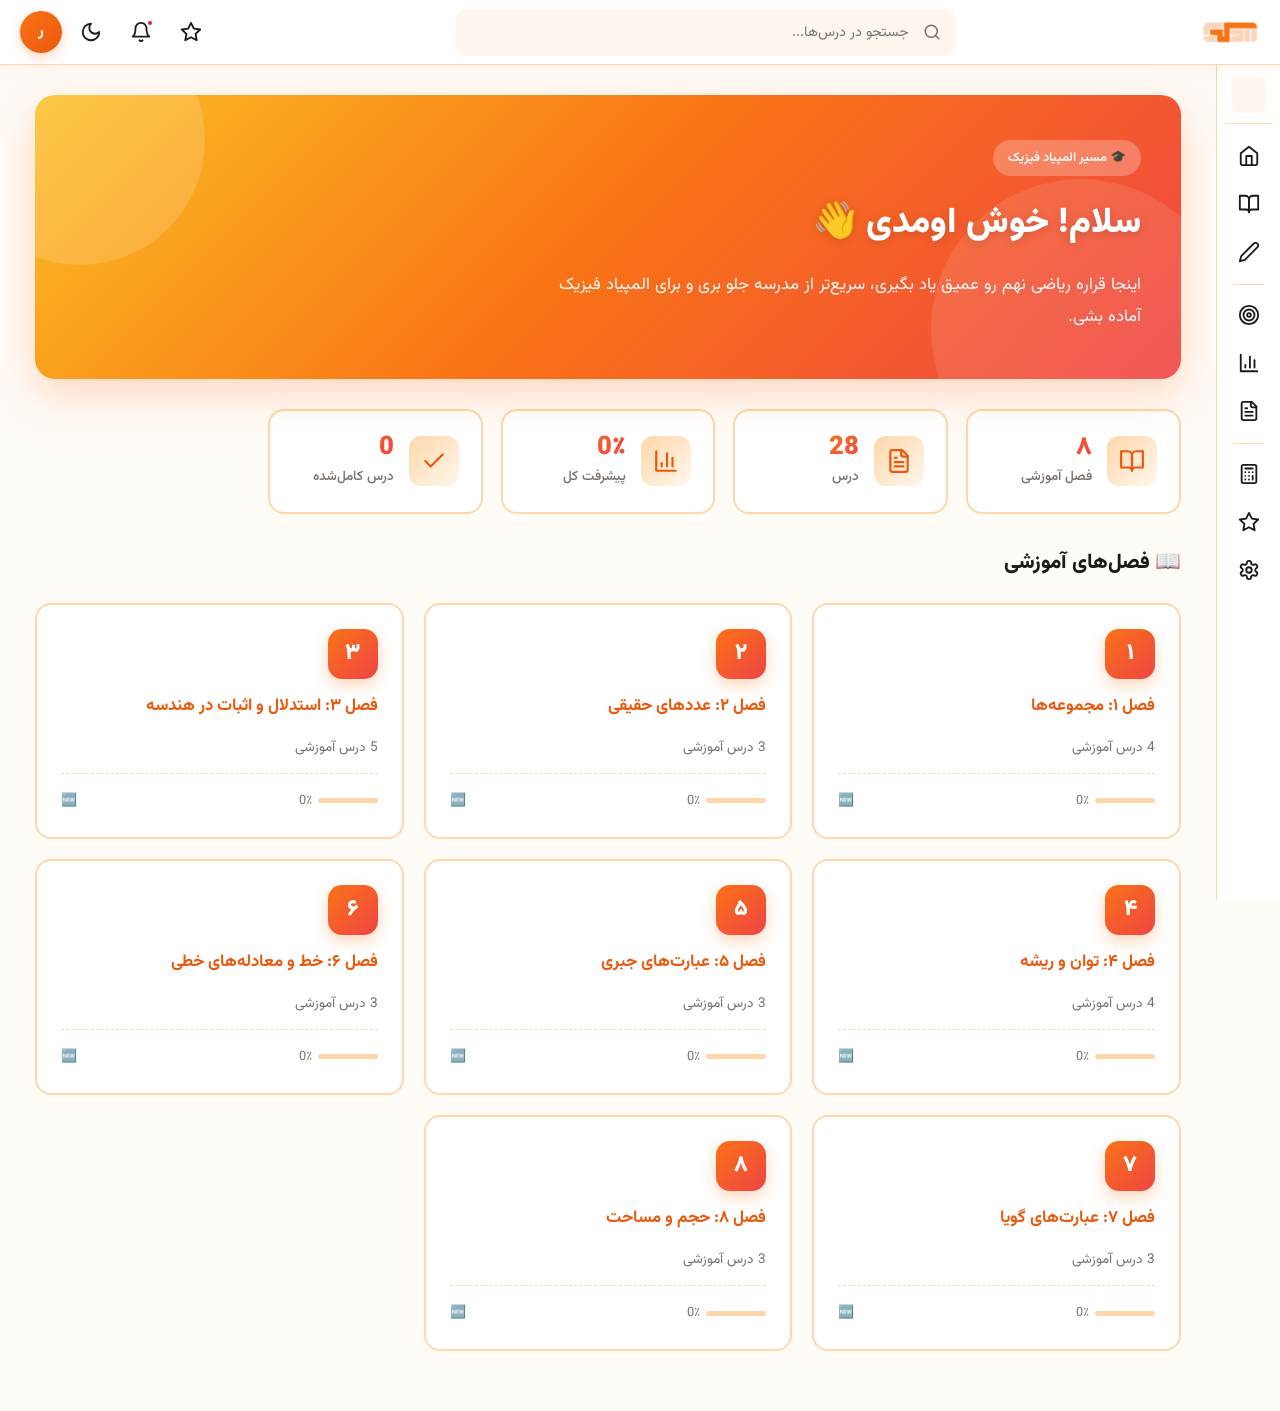
==== commit 8763536e: "Create index.html" ====
--- a/index.html
+++ b/index.html
@@ -9,13 +9,15 @@
 </head>
 <body>
 
-<!-- ===== آیکون‌ها از فایل icons.svg ===== -->
-<div id="icon-container" style="display:none;"></div>
+<!-- ===== محل قرارگیری آیکون‌ها (از icons.svg لود می‌شود) ===== -->
+<div id="icons-container"></div>
 
 <!-- ===== TOP BAR ===== -->
 <div class="topbar">
   <div class="topbar-right">
-    <button class="menu-btn" onclick="toggleSidebar()"><svg class="icon"><use href="#icon-menu"></use></svg></button>
+    <button class="menu-btn" onclick="toggleSidebar()">
+      <svg class="icon"><use href="#icon-menu"></use></svg>
+    </button>
     <a href="index.html" class="logo-box">
       <!-- لوگو (استثنا — مستقیم تو HTML) -->
       <svg class="logo-svg" viewBox="-100 -40 105 45" xmlns="http://www.w3.org/2000/svg">
@@ -41,17 +43,30 @@
   </div>
 
   <div class="topbar-left">
-    <button class="icon-btn" title="علاقه‌مندی‌ها"><svg class="icon"><use href="#icon-star"></use></svg></button>
-    <button class="icon-btn" title="اعلان‌ها"><svg class="icon"><use href="#icon-bell"></use></svg><span class="badge"></span></button>
-    <button class="icon-btn" onclick="toggleTheme()" id="themeBtn"><svg class="icon" id="themeIcon"><use href="#icon-moon"></use></svg></button>
+    <button class="icon-btn" title="علاقه‌مندی‌ها">
+      <svg class="icon"><use href="#icon-star"></use></svg>
+    </button>
+    <button class="icon-btn" title="اعلان‌ها">
+      <svg class="icon"><use href="#icon-bell"></use></svg>
+      <span class="badge"></span>
+    </button>
+    <button class="icon-btn" onclick="toggleTheme()" id="themeBtn">
+      <svg class="icon" id="themeIcon"><use href="#icon-moon"></use></svg>
+    </button>
     <div class="user-avatar">ر</div>
   </div>
 </div>
 
+<!-- ===== PROGRESS BAR ===== -->
 <div class="progress-bar" id="progressBar"></div>
+
+<!-- ===== OVERLAY (Mobile) ===== -->
 <div class="overlay" id="overlay" onclick="toggleSidebar()"></div>
 
+<!-- ===== LAYOUT ===== -->
 <div class="layout">
+
+  <!-- ===== SIDEBAR ===== -->
   <aside class="sidebar" id="sidebar">
     <div class="sidebar-pin-wrap">
       <button class="sidebar-pin" id="pinBtn" onclick="togglePin()" title="قفل کردن سایدبار">
@@ -60,44 +75,82 @@
     </div>
 
     <div class="sidebar-section">
-      <a href="index.html" class="sidebar-link" data-tooltip="خانه"><svg class="icon"><use href="#icon-home"></use></svg><span class="text">خانه</span></a>
-      <a href="lessons.html" class="sidebar-link" data-tooltip="درسنامه"><svg class="icon"><use href="#icon-book"></use></svg><span class="text">درسنامه</span><span class="count">۲۴</span></a>
-      <a href="#" class="sidebar-link" data-tooltip="تمرین‌ها"><svg class="icon"><use href="#icon-pencil"></use></svg><span class="text">تمرین‌ها</span><span class="count">۱۸۰</span></a>
+      <a href="index.html" class="sidebar-link" data-tooltip="خانه">
+        <svg class="icon"><use href="#icon-home"></use></svg>
+        <span class="text">خانه</span>
+      </a>
+      <a href="lessons.html" class="sidebar-link" data-tooltip="درسنامه">
+        <svg class="icon"><use href="#icon-book"></use></svg>
+        <span class="text">درسنامه</span>
+        <span class="count">۲۸</span>
+      </a>
+      <a href="#" class="sidebar-link" data-tooltip="تمرین‌ها">
+        <svg class="icon"><use href="#icon-pencil"></use></svg>
+        <span class="text">تمرین‌ها</span>
+        <span class="count">۱۸۰</span>
+      </a>
     </div>
 
     <div class="sidebar-divider"></div>
 
     <div class="sidebar-section">
-      <a href="#" class="sidebar-link" data-tooltip="آزمون‌ها"><svg class="icon"><use href="#icon-target"></use></svg><span class="text">آزمون‌ها</span></a>
-      <a href="#" class="sidebar-link" data-tooltip="آنالیز و پیشرفت"><svg class="icon"><use href="#icon-chart"></use></svg><span class="text">آنالیز و پیشرفت</span></a>
-      <a href="#" class="sidebar-link" data-tooltip="فرمول‌نامه"><svg class="icon"><use href="#icon-file-text"></use></svg><span class="text">فرمول‌نامه</span></a>
+      <a href="#" class="sidebar-link" data-tooltip="آزمون‌ها">
+        <svg class="icon"><use href="#icon-target"></use></svg>
+        <span class="text">آزمون‌ها</span>
+      </a>
+      <a href="#" class="sidebar-link" data-tooltip="آنالیز و پیشرفت">
+        <svg class="icon"><use href="#icon-chart"></use></svg>
+        <span class="text">آنالیز و پیشرفت</span>
+      </a>
+      <a href="#" class="sidebar-link" data-tooltip="فرمول‌نامه">
+        <svg class="icon"><use href="#icon-file-text"></use></svg>
+        <span class="text">فرمول‌نامه</span>
+      </a>
     </div>
 
     <div class="sidebar-divider"></div>
 
     <div class="sidebar-section">
-      <a href="#" class="sidebar-link" data-tooltip="ماشین‌حساب"><svg class="icon"><use href="#icon-calculator"></use></svg><span class="text">ماشین‌حساب</span></a>
-      <a href="#" class="sidebar-link" data-tooltip="علاقه‌مندی‌ها"><svg class="icon"><use href="#icon-star"></use></svg><span class="text">علاقه‌مندی‌ها</span></a>
-      <a href="#" class="sidebar-link" data-tooltip="تنظیمات"><svg class="icon"><use href="#icon-settings"></use></svg><span class="text">تنظیمات</span></a>
+      <a href="#" class="sidebar-link" data-tooltip="ماشین‌حساب">
+        <svg class="icon"><use href="#icon-calculator"></use></svg>
+        <span class="text">ماشین‌حساب</span>
+      </a>
+      <a href="#" class="sidebar-link" data-tooltip="علاقه‌مندی‌ها">
+        <svg class="icon"><use href="#icon-star"></use></svg>
+        <span class="text">علاقه‌مندی‌ها</span>
+      </a>
+      <a href="#" class="sidebar-link" data-tooltip="تنظیمات">
+        <svg class="icon"><use href="#icon-settings"></use></svg>
+        <span class="text">تنظیمات</span>
+      </a>
     </div>
   </aside>
 
+  <!-- ===== MAIN CONTENT ===== -->
   <main class="main" id="mainContent"></main>
+
 </div>
 
-<!-- ===== JS ===== -->
+<!-- ===== اسکریپت‌ها ===== -->
+<script src="js/chapters.js"></script>
+<script src="js/content-ch1.js"></script>
+<script src="js/content-ch2.js"></script>
+<script src="js/content-ch3.js"></script>
+<script src="js/content-ch4.js"></script>
+<script src="js/content-ch5.js"></script>
+<script src="js/content-ch6.js"></script>
+<script src="js/content-ch7.js"></script>
+<script src="js/content-ch8.js"></script>
 <script src="js/main.js"></script>
+
+<!-- ===== لود آیکون‌ها از فایل جدا ===== -->
 <script>
-  // بارگذاری آیکون‌ها از فایل جدا
   fetch('icons.svg')
     .then(r => r.text())
     .then(svg => {
-      document.getElementById('icon-container').innerHTML = svg;
+      document.getElementById('icons-container').innerHTML = svg;
     })
-    .then(() => {
-      // بعد از لود آیکون‌ها، صفحه رندر بشه
-      if (typeof render === 'function') render();
-    });
+    .catch(err => console.warn('آیکون‌ها لود نشدند:', err));
 </script>
 
 </body>
--- a/css/main.css
+++ b/css/main.css
@@ -1,16 +1,11 @@
 /* ============================================
-   🎨 رادیکال — استایل اصلی
-   پالت: نارنجی-قرمز (Sunset)
-   ============================================ */
-
-* { 
-  margin: 0; 
-  padding: 0; 
-  box-sizing: border-box; 
-}
-
-/* ============================================
-   🔥 متغیرهای رنگ
+   🎨 ریاضی نهم — استایل اصلی
+   ============================================ */
+
+* { margin: 0; padding: 0; box-sizing: border-box; }
+
+/* ============================================
+   🔥 متغیرهای رنگ (پالت نارنجی-قرمز)
    ============================================ */
 :root {
   --primary: #f97316;
@@ -37,9 +32,6 @@
   --sidebar-w-open: 240px;
 }
 
-/* ============================================
-   🌙 حالت شب
-   ============================================ */
 body.dark {
   --bg: #140a05;
   --card: #2c1810;
@@ -53,13 +45,13 @@
 }
 
 /* ============================================
-   📄 Base
+   📄 پایه
    ============================================ */
 body {
   font-family: 'Vazirmatn', 'Tahoma', sans-serif;
   background: var(--bg);
   color: var(--text);
-  line-height: 1.8;
+  line-height: 1.9;
   font-size: 15px;
   transition: background 0.3s, color 0.3s;
 }
@@ -69,6 +61,8 @@
   height: 22px;
   flex-shrink: 0;
 }
+
+a { color: var(--primary); }
 
 /* ============================================
    🔝 TOP BAR
@@ -87,11 +81,7 @@
   box-shadow: 0 2px 15px var(--shadow);
 }
 
-.topbar-right {
-  display: flex;
-  align-items: center;
-  gap: 15px;
-}
+.topbar-right { display: flex; align-items: center; gap: 15px; }
 
 .menu-btn {
   display: none;
@@ -109,36 +99,46 @@
   display: flex;
   align-items: center;
   text-decoration: none;
-  color: var(--primary);
-  transition: all 0.3s;
-}
-
-.logo-box:hover {
-  color: var(--primary-dark);
-  transform: scale(1.05);
-}
+  transition: transform 0.3s;
+}
+.logo-box:hover { transform: scale(1.05); }
 
 .logo-svg {
-  width: 48px;
-  height: 48px;
+  width: 60px;
+  height: 60px;
   display: block;
-}
-
+  overflow: visible;
+}
+.logo-svg .logo-main { fill: #f97316; transition: fill 0.3s; }
+body.dark .logo-svg .logo-main { fill: #fb923c; }
 .logo-svg path {
-  fill: currentColor;
+  opacity: 0;
+  transform-origin: center;
+  transform-box: fill-box;
+}
+
+.logo-svg .letter-1 { animation: letterAppearDim 0.6s cubic-bezier(0.34, 1.56, 0.64, 1) 0s both; }
+.logo-svg .letter-2 { animation: letterAppearDim 0.6s cubic-bezier(0.34, 1.56, 0.64, 1) 0.08s both; }
+.logo-svg .letter-3 { animation: letterAppearDim 0.6s cubic-bezier(0.34, 1.56, 0.64, 1) 0.16s both; }
+.logo-svg .letter-4 { animation: letterAppear 0.6s cubic-bezier(0.34, 1.56, 0.64, 1) 0.24s both; }
+.logo-svg .letter-5 { animation: letterAppearDim 0.6s cubic-bezier(0.34, 1.56, 0.64, 1) 0.32s both; }
+.logo-svg .letter-6 { animation: letterAppearDim 0.6s cubic-bezier(0.34, 1.56, 0.64, 1) 0.40s both; }
+
+@keyframes letterAppear {
+  0%   { opacity: 0; transform: translateY(8px) scale(0.7); }
+  60%  { opacity: 1; transform: translateY(-2px) scale(1.05); }
+  100% { opacity: 1; transform: translateY(0) scale(1); }
+}
+@keyframes letterAppearDim {
+  0%   { opacity: 0; transform: translateY(8px) scale(0.7); }
+  60%  { opacity: 1; transform: translateY(-2px) scale(1.05); }
+  100% { opacity: 0.55; transform: translateY(0) scale(1); }
 }
 
 /* جستجو */
-.topbar-center {
-  flex: 1;
-  max-width: 500px;
-  margin: 0 30px;
-}
-
-.search-wrapper {
-  position: relative;
-}
-
+.topbar-center { flex: 1; max-width: 500px; margin: 0 30px; }
+
+.search-wrapper { position: relative; }
 .search-wrapper .icon {
   position: absolute;
   right: 15px;
@@ -168,16 +168,13 @@
   box-shadow: 0 0 0 4px var(--primary-light);
 }
 
-.topbar-left {
-  display: flex;
-  align-items: center;
-  gap: 8px;
-}
+.topbar-left { display: flex; align-items: center; gap: 8px; }
 
 .icon-btn {
   background: transparent;
   border: none;
-  width: 42px; height: 42px;
+  width: 42px;
+  height: 42px;
   border-radius: 12px;
   cursor: pointer;
   display: flex;
@@ -191,19 +188,20 @@
   background: var(--primary-light);
   transform: translateY(-2px);
 }
-
 .icon-btn .badge {
   position: absolute;
   top: 8px;
   right: 8px;
-  width: 8px; height: 8px;
+  width: 8px;
+  height: 8px;
   background: var(--danger);
   border-radius: 50%;
   border: 2px solid var(--card);
 }
 
 .user-avatar {
-  width: 42px; height: 42px;
+  width: 42px;
+  height: 42px;
   border-radius: 50%;
   background: linear-gradient(135deg, #f97316, #ea580c);
   color: white;
@@ -217,7 +215,7 @@
 }
 
 /* ============================================
-   📊 PROGRESS BAR
+   📊 نوار پیشرفت
    ============================================ */
 .progress-bar {
   position: fixed;
@@ -231,14 +229,13 @@
   z-index: 999;
   transition: width 0.2s;
 }
-
 @keyframes progressShift {
   0%, 100% { background-position: 0% 50%; }
   50% { background-position: 100% 50%; }
 }
 
 /* ============================================
-   📐 LAYOUT
+   📐 چیدمان کلی
    ============================================ */
 .layout {
   display: flex;
@@ -247,7 +244,7 @@
 }
 
 /* ============================================
-   📚 SIDEBAR
+   📚 سایدبار
    ============================================ */
 .sidebar {
   width: var(--sidebar-w);
@@ -265,15 +262,11 @@
   display: flex;
   flex-direction: column;
 }
-
 .sidebar:hover {
   width: var(--sidebar-w-open);
   box-shadow: -10px 0 30px var(--shadow);
 }
-
-body.sidebar-locked .sidebar {
-  width: var(--sidebar-w-open);
-}
+body.sidebar-locked .sidebar { width: var(--sidebar-w-open); }
 
 .sidebar::-webkit-scrollbar { width: 4px; }
 .sidebar::-webkit-scrollbar-thumb {
@@ -281,7 +274,6 @@
   border-radius: 3px;
 }
 
-/* دکمه پین */
 .sidebar-pin-wrap {
   display: flex;
   justify-content: center;
@@ -308,21 +300,17 @@
   color: var(--primary-dark);
   transform: scale(1.05);
 }
-.sidebar-pin .icon {
-  width: 16px;
-  height: 16px;
-}
+.sidebar-pin .icon { width: 16px; height: 16px; }
 .sidebar-pin.pinned {
   background: linear-gradient(135deg, #f97316, #ea580c);
   color: white;
 }
 
-/* آیتم‌های سایدبار */
 .sidebar-link {
   display: flex;
   align-items: center;
   gap: 14px;
-  padding: 10px 10px;
+  padding: 10px;
   border-radius: 10px;
   text-decoration: none;
   color: var(--text);
@@ -338,7 +326,6 @@
   width: 100%;
   overflow: hidden;
 }
-
 .sidebar:hover .sidebar-link,
 body.sidebar-locked .sidebar-link {
   justify-content: flex-start;
@@ -350,24 +337,15 @@
   background: var(--primary-lighter);
   color: var(--primary-dark);
 }
-
 .sidebar-link.active {
   background: linear-gradient(135deg, #f97316, #ea580c);
   color: white;
   box-shadow: 0 4px 15px rgba(249,115,22,0.3);
 }
-
-.sidebar-link .icon {
-  width: 22px;
-  height: 22px;
-}
-
-/* متن و شمارنده — display به جای opacity */
+.sidebar-link .icon { width: 22px; height: 22px; }
+
 .sidebar-link .text,
-.sidebar-link .count {
-  display: none;
-  white-space: nowrap;
-}
+.sidebar-link .count { display: none; white-space: nowrap; }
 
 .sidebar:hover .sidebar-link .text,
 .sidebar:hover .sidebar-link .count,
@@ -376,7 +354,6 @@
   display: inline-block;
   animation: fadeInText 0.25s ease;
 }
-
 @keyframes fadeInText {
   from { opacity: 0; transform: translateX(8px); }
   to { opacity: 1; transform: translateX(0); }
@@ -392,13 +369,11 @@
   font-weight: 700;
   flex-shrink: 0;
 }
-
 .sidebar-link.active .count {
   background: rgba(255,255,255,0.25);
   color: white;
 }
 
-/* Tooltip */
 .sidebar:not(:hover) .sidebar-link::after {
   content: attr(data-tooltip);
   position: absolute;
@@ -418,25 +393,13 @@
   font-weight: 500;
   z-index: 100;
 }
-
-.sidebar:not(:hover) .sidebar-link:hover::after {
-  opacity: 1;
-}
-
-.sidebar-section {
-  display: flex;
-  flex-direction: column;
-  gap: 2px;
-}
-
-.sidebar-divider {
-  height: 1px;
-  background: var(--border);
-  margin: 8px 8px;
-}
-
-/* ============================================
-   📄 MAIN CONTENT
+.sidebar:not(:hover) .sidebar-link:hover::after { opacity: 1; }
+
+.sidebar-section { display: flex; flex-direction: column; gap: 2px; }
+.sidebar-divider { height: 1px; background: var(--border); margin: 8px; }
+
+/* ============================================
+   📄 محتوای اصلی
    ============================================ */
 .main {
   flex: 1;
@@ -445,14 +408,13 @@
   max-width: calc(100% - var(--sidebar-w));
   transition: margin 0.3s, max-width 0.3s;
 }
-
 body.sidebar-locked .main {
   margin-right: var(--sidebar-w-open);
   max-width: calc(100% - var(--sidebar-w-open));
 }
 
 /* ============================================
-   🏠 HERO
+   🏠 هیرو
    ============================================ */
 .hero {
   background: linear-gradient(135deg, #fbbf24 0%, #f97316 50%, #ef4444 100%);
@@ -464,29 +426,27 @@
   overflow: hidden;
   box-shadow: 0 15px 40px rgba(249,115,22,0.25);
 }
-
 .hero::before {
   content: '';
   position: absolute;
-  top: -80px; left: -80px;
-  width: 250px; height: 250px;
+  top: -80px;
+  left: -80px;
+  width: 250px;
+  height: 250px;
   background: rgba(255,255,255,0.15);
   border-radius: 50%;
 }
 .hero::after {
   content: '';
   position: absolute;
-  bottom: -100px; right: -50px;
-  width: 300px; height: 300px;
+  bottom: -100px;
+  right: -50px;
+  width: 300px;
+  height: 300px;
   background: rgba(255,255,255,0.1);
   border-radius: 50%;
 }
-
-.hero-content {
-  position: relative;
-  z-index: 1;
-}
-
+.hero-content { position: relative; z-index: 1; }
 .hero-badge {
   display: inline-block;
   background: rgba(255,255,255,0.25);
@@ -497,14 +457,12 @@
   font-weight: 600;
   backdrop-filter: blur(5px);
 }
-
 .hero h1 {
   font-size: 2.2rem;
   margin-bottom: 12px;
   font-weight: 900;
   text-shadow: 0 2px 10px rgba(0,0,0,0.15);
 }
-
 .hero p {
   font-size: 1.05rem;
   opacity: 0.98;
@@ -512,7 +470,7 @@
 }
 
 /* ============================================
-   📊 STATS CARDS
+   📊 کارت‌های آماری
    ============================================ */
 .stats-grid {
   display: grid;
@@ -520,7 +478,6 @@
   gap: 18px;
   margin-bottom: 30px;
 }
-
 .stat-card {
   background: var(--card);
   border-radius: 16px;
@@ -531,16 +488,15 @@
   align-items: center;
   gap: 15px;
 }
-
 .stat-card:hover {
   transform: translateY(-4px);
   border-color: var(--primary);
   box-shadow: 0 10px 25px var(--shadow);
   background: linear-gradient(135deg, var(--card) 0%, var(--primary-lighter) 100%);
 }
-
 .stat-icon {
-  width: 50px; height: 50px;
+  width: 50px;
+  height: 50px;
   border-radius: 12px;
   background: linear-gradient(135deg, var(--primary-light) 0%, var(--primary-lighter) 100%);
   color: var(--primary-dark);
@@ -549,9 +505,7 @@
   justify-content: center;
   flex-shrink: 0;
 }
-
 .stat-icon .icon { width: 26px; height: 26px; }
-
 .stat-info .value {
   font-size: 1.6rem;
   font-weight: 900;
@@ -561,7 +515,6 @@
   background-clip: text;
   line-height: 1.2;
 }
-
 .stat-info .label {
   font-size: 0.85rem;
   color: var(--text-light);
@@ -569,7 +522,7 @@
 }
 
 /* ============================================
-   📚 CHAPTER CARDS
+   📚 کارت‌های فصل
    ============================================ */
 .section-header {
   display: flex;
@@ -577,7 +530,6 @@
   align-items: center;
   margin-bottom: 20px;
 }
-
 .section-header h2 {
   font-size: 1.3rem;
   color: var(--text);
@@ -589,7 +541,6 @@
   grid-template-columns: repeat(auto-fill, minmax(280px, 1fr));
   gap: 20px;
 }
-
 .chapter-card {
   background: var(--card);
   border-radius: 16px;
@@ -602,16 +553,15 @@
   flex-direction: column;
   gap: 12px;
 }
-
 .chapter-card:hover {
   transform: translateY(-5px);
   box-shadow: 0 15px 35px var(--shadow-lg);
   border-color: var(--primary);
   background: linear-gradient(135deg, var(--card) 0%, var(--primary-lighter) 100%);
 }
-
 .chapter-num {
-  width: 50px; height: 50px;
+  width: 50px;
+  height: 50px;
   background: linear-gradient(135deg, #f97316, #ef4444);
   color: white;
   border-radius: 14px;
@@ -622,19 +572,16 @@
   font-weight: 900;
   box-shadow: 0 6px 15px rgba(249,115,22,0.3);
 }
-
 .chapter-card h3 {
   font-size: 1.05rem;
   font-weight: 700;
   color: var(--primary-dark);
 }
-
 .chapter-card p {
   font-size: 0.85rem;
   color: var(--text-light);
   margin: 0;
 }
-
 .chapter-meta {
   display: flex;
   justify-content: space-between;
@@ -645,13 +592,7 @@
   font-size: 0.8rem;
   color: var(--text-light);
 }
-
-.chapter-progress-mini {
-  display: flex;
-  align-items: center;
-  gap: 6px;
-}
-
+.chapter-progress-mini { display: flex; align-items: center; gap: 6px; }
 .mini-bar {
   width: 60px;
   height: 5px;
@@ -666,11 +607,417 @@
 }
 
 /* ============================================
-   📱 RESPONSIVE
+   🍞 Breadcrumb
+   ============================================ */
+.breadcrumb {
+  font-size: 0.85rem;
+  color: var(--text-light);
+  margin-bottom: 20px;
+  display: flex;
+  align-items: center;
+  gap: 8px;
+  flex-wrap: wrap;
+}
+.breadcrumb a {
+  color: var(--primary);
+  text-decoration: none;
+}
+.breadcrumb a:hover { text-decoration: underline; }
+
+/* ============================================
+   📝 لیست درس‌ها
+   ============================================ */
+.lesson-list {
+  display: flex;
+  flex-direction: column;
+  gap: 12px;
+}
+.lesson-item {
+  background: var(--card);
+  border-radius: 14px;
+  padding: 18px 22px;
+  border: 2px solid var(--border);
+  display: flex;
+  align-items: center;
+  gap: 18px;
+  text-decoration: none;
+  color: var(--text);
+  transition: all 0.3s;
+}
+.lesson-item:hover {
+  border-color: var(--primary);
+  transform: translateX(-4px);
+  box-shadow: 0 8px 20px var(--shadow);
+  background: linear-gradient(135deg, var(--card) 0%, var(--primary-lighter) 100%);
+}
+.lesson-num {
+  width: 42px;
+  height: 42px;
+  border-radius: 12px;
+  background: linear-gradient(135deg, var(--primary-light), var(--primary-lighter));
+  color: var(--primary-dark);
+  display: flex;
+  align-items: center;
+  justify-content: center;
+  font-weight: 700;
+  font-size: 1.1rem;
+  flex-shrink: 0;
+}
+.lesson-item.done .lesson-num {
+  background: linear-gradient(135deg, #10b981, #059669);
+  color: white;
+}
+.lesson-info { flex: 1; }
+.lesson-info h4 {
+  font-size: 1rem;
+  font-weight: 700;
+  color: var(--text);
+  margin-bottom: 4px;
+}
+.lesson-info p {
+  font-size: 0.82rem;
+  color: var(--text-light);
+  margin: 0;
+}
+.lesson-progress {
+  width: 80px;
+  height: 6px;
+  background: var(--primary-light);
+  border-radius: 3px;
+  overflow: hidden;
+  flex-shrink: 0;
+}
+.lesson-progress-fill {
+  height: 100%;
+  background: linear-gradient(90deg, #f97316, #ef4444);
+  border-radius: 3px;
+}
+.lesson-status { font-size: 1.4rem; flex-shrink: 0; }
+
+/* ============================================
+   📘 صفحه درس
+   ============================================ */
+.lesson-header {
+  background: linear-gradient(135deg, var(--primary) 0%, var(--primary-dark) 100%);
+  color: white;
+  border-radius: 18px;
+  padding: 32px 36px;
+  margin-bottom: 25px;
+  position: relative;
+  overflow: hidden;
+}
+.lesson-header::before {
+  content: '';
+  position: absolute;
+  top: -60px;
+  left: -60px;
+  width: 200px;
+  height: 200px;
+  background: rgba(255,255,255,0.1);
+  border-radius: 50%;
+}
+.lesson-header h1 {
+  font-size: 1.8rem;
+  font-weight: 900;
+  margin-bottom: 10px;
+  position: relative;
+  z-index: 1;
+}
+.lesson-header p {
+  font-size: 1rem;
+  opacity: 0.95;
+  position: relative;
+  z-index: 1;
+}
+
+.lesson-progress-bar-wrap {
+  background: var(--card);
+  border-radius: 12px;
+  padding: 14px 20px;
+  margin-bottom: 25px;
+  display: flex;
+  align-items: center;
+  gap: 15px;
+  border: 2px solid var(--border);
+}
+.lesson-progress-bar-wrap .label {
+  font-size: 0.85rem;
+  font-weight: 600;
+  color: var(--text-light);
+  white-space: nowrap;
+}
+.lesson-progress-bar-wrap .bar {
+  flex: 1;
+  height: 8px;
+  background: var(--primary-light);
+  border-radius: 4px;
+  overflow: hidden;
+}
+.lesson-progress-bar-wrap .bar-fill {
+  height: 100%;
+  background: linear-gradient(90deg, #f97316, #ef4444);
+  border-radius: 4px;
+  transition: width 0.5s;
+}
+.lesson-progress-bar-wrap .percent {
+  font-size: 0.9rem;
+  font-weight: 800;
+  color: var(--primary-dark);
+  min-width: 45px;
+  text-align: left;
+}
+
+/* ============================================
+   📖 محتوای درس
+   ============================================ */
+.lesson-content {
+  background: var(--card);
+  border-radius: 18px;
+  padding: 40px;
+  box-shadow: 0 4px 20px var(--shadow);
+  margin-bottom: 25px;
+}
+.lesson-content h2 {
+  font-size: 1.4rem;
+  color: var(--primary-dark);
+  margin: 35px 0 15px;
+  padding-right: 12px;
+  border-right: 5px solid var(--primary);
+  display: flex;
+  align-items: center;
+  gap: 10px;
+}
+.lesson-content h2:first-child { margin-top: 0; }
+.lesson-content h3 {
+  font-size: 1.1rem;
+  color: var(--text);
+  margin: 25px 0 12px;
+  font-weight: 700;
+}
+.lesson-content p { margin-bottom: 14px; }
+.lesson-content ul,
+.lesson-content ol {
+  padding-right: 25px;
+  margin: 14px 0;
+}
+.lesson-content li { margin-bottom: 10px; }
+
+/* ============================================
+   📦 جعبه‌ها
+   ============================================ */
+.box {
+  border-radius: 14px;
+  padding: 20px 24px;
+  margin: 20px 0;
+  border-right: 5px solid;
+}
+.box-title {
+  font-weight: 700;
+  margin-bottom: 10px;
+  display: flex;
+  align-items: center;
+  gap: 8px;
+  font-size: 1rem;
+}
+
+/* تعریف (سبز) */
+.box-def {
+  background: #f0fdf4;
+  border-color: var(--success);
+}
+body.dark .box-def { background: rgba(16, 185, 129, 0.1); }
+.box-def .box-title { color: var(--success); }
+
+/* فرمول (نارنجی) */
+.box-formula {
+  background: linear-gradient(135deg, var(--primary-lighter), #fff);
+  border-color: var(--primary);
+  text-align: center;
+}
+body.dark .box-formula { background: rgba(249, 115, 22, 0.1); }
+.box-formula .box-title {
+  color: var(--primary-dark);
+  justify-content: center;
+}
+
+/* هشدار (زرد) */
+.box-warn {
+  background: #fffbeb;
+  border-color: var(--warning);
+}
+body.dark .box-warn { background: rgba(245, 158, 11, 0.1); }
+.box-warn .box-title { color: #b45309; }
+
+/* مثال (قرمز) */
+.box-example {
+  background: #fef2f2;
+  border-color: var(--danger);
+}
+body.dark .box-example { background: rgba(220, 38, 38, 0.1); }
+.box-example .box-title { color: var(--danger); }
+
+/* نکته (نارنجی روشن) */
+.box-note {
+  background: var(--primary-lighter);
+  border-color: var(--primary);
+}
+body.dark .box-note { background: rgba(249, 115, 22, 0.08); }
+.box-note .box-title { color: var(--primary-dark); }
+
+/* راه‌حل مثال */
+.example-solution {
+  background: var(--card);
+  border-radius: 10px;
+  padding: 15px 18px;
+  margin-top: 12px;
+  direction: ltr;
+  text-align: center;
+  font-family: 'Times New Roman', serif;
+  font-size: 1.1rem;
+}
+
+/* فرمول بزرگ */
+.formula-text {
+  direction: ltr;
+  text-align: center;
+  font-family: 'Times New Roman', serif;
+  font-size: 1.35rem;
+  font-weight: 600;
+  color: var(--primary-dark);
+  margin: 10px 0;
+  padding: 10px;
+}
+body.dark .formula-text { color: #fb923c; }
+
+/* متن ریاضی داخل جمله */
+.math {
+  direction: ltr;
+  display: inline-block;
+  font-family: 'Times New Roman', serif;
+  font-size: 1.05em;
+  font-weight: 600;
+  color: var(--primary-dark);
+  padding: 0 4px;
+}
+body.dark .math { color: #fb923c; }
+
+/* ============================================
+   📊 جدول
+   ============================================ */
+.lesson-content table {
+  width: 100%;
+  border-collapse: collapse;
+  margin: 20px 0;
+  border-radius: 10px;
+  overflow: hidden;
+  box-shadow: 0 2px 10px var(--shadow);
+}
+.lesson-content th {
+  background: linear-gradient(135deg, var(--primary), var(--primary-dark));
+  color: white;
+  padding: 14px;
+  text-align: right;
+  font-weight: 600;
+}
+.lesson-content td {
+  padding: 12px 14px;
+  border-bottom: 1px solid var(--border);
+  background: var(--card);
+}
+.lesson-content tr:nth-child(even) td {
+  background: var(--primary-lighter);
+}
+body.dark .lesson-content tr:nth-child(even) td {
+  background: rgba(249, 115, 22, 0.08);
+}
+
+/* ============================================
+   ✅ دکمه «این درس را خواندم»
+   ============================================ */
+.done-button-wrap {
+  text-align: center;
+  margin-top: 40px;
+}
+.done-button {
+  display: inline-flex;
+  align-items: center;
+  gap: 10px;
+  background: linear-gradient(135deg, #10b981, #059669);
+  color: white;
+  border: none;
+  border-radius: 14px;
+  padding: 16px 35px;
+  font-family: inherit;
+  font-size: 1.1rem;
+  font-weight: 700;
+  cursor: pointer;
+  box-shadow: 0 8px 25px rgba(16, 185, 129, 0.3);
+  transition: all 0.3s;
+}
+.done-button:hover {
+  transform: translateY(-3px);
+  box-shadow: 0 12px 30px rgba(16, 185, 129, 0.4);
+}
+.done-button .icon { width: 24px; height: 24px; }
+
+/* ============================================
+   🔄 ناوبری درس
+   ============================================ */
+.lesson-nav {
+  display: flex;
+  justify-content: space-between;
+  gap: 15px;
+  margin-top: 30px;
+}
+.lesson-nav a {
+  flex: 1;
+  background: var(--card);
+  border: 2px solid var(--border);
+  border-radius: 14px;
+  padding: 18px 22px;
+  text-decoration: none;
+  color: var(--text);
+  transition: all 0.3s;
+  display: flex;
+  flex-direction: column;
+  gap: 6px;
+}
+.lesson-nav a:hover {
+  border-color: var(--primary);
+  transform: translateY(-3px);
+  box-shadow: 0 10px 25px var(--shadow);
+}
+.lesson-nav a .label {
+  font-size: 0.8rem;
+  color: var(--text-light);
+  display: flex;
+  align-items: center;
+  gap: 6px;
+}
+.lesson-nav a .title {
+  font-weight: 700;
+  color: var(--primary-dark);
+}
+.lesson-nav a.next { text-align: left; }
+
+/* ============================================
+   🌫️ Overlay
+   ============================================ */
+.overlay {
+  display: none;
+  position: fixed;
+  inset: 0;
+  background: rgba(0,0,0,0.4);
+  z-index: 997;
+  backdrop-filter: blur(2px);
+}
+.overlay.active { display: block; }
+
+/* ============================================
+   📱 ریسپانسیو
    ============================================ */
 @media (max-width: 900px) {
   .menu-btn { display: flex; }
-  
   .sidebar {
     transform: translateX(100%);
     width: var(--sidebar-w-open);
@@ -678,16 +1025,12 @@
     padding: 12px 8px;
   }
   .sidebar.open { transform: translateX(0); }
-  
   .sidebar .sidebar-link {
     justify-content: flex-start;
     padding: 10px 14px;
   }
   .sidebar .sidebar-link .text,
-  .sidebar .sidebar-link .count {
-    display: inline-block;
-  }
-  
+  .sidebar .sidebar-link .count { display: inline-block; }
   .main {
     margin-right: 0;
     max-width: 100%;
@@ -697,52 +1040,18 @@
     margin-right: 0;
     max-width: 100%;
   }
-  
   .topbar-center { display: none; }
   .hero { padding: 30px 25px; }
   .hero h1 { font-size: 1.5rem; }
   .chapters-grid { grid-template-columns: 1fr; }
+  .logo-svg { width: 50px; height: 50px; }
+  .lesson-content { padding: 25px 20px; }
+  .lesson-header { padding: 25px 22px; }
+  .lesson-header h1 { font-size: 1.4rem; }
+  .lesson-nav { flex-direction: column; }
 }
 
 @media (max-width: 500px) {
   .topbar { padding: 0 12px; }
-}
-
-/* ============================================
-   🌫️ OVERLAY
-   ============================================ */
-.overlay {
-  display: none;
-  position: fixed;
-  inset: 0;
-  background: rgba(0,0,0,0.4);
-  z-index: 997;
-  backdrop-filter: blur(2px);
-}
-.overlay.active { display: block; }
-
-/* ============================================
-   🚧 صفحه‌های در حال ساخت
-   ============================================ */
-.under-construction {
-  text-align: center;
-  padding: 60px 20px;
-}
-
-.under-construction .icon-big {
-  font-size: 5rem;
-  margin-bottom: 20px;
-}
-
-.under-construction h1 {
-  font-size: 1.8rem;
-  margin-bottom: 15px;
-  color: var(--primary-dark);
-}
-
-.under-construction p {
-  color: var(--text-light);
-  font-size: 1.05rem;
-  max-width: 500px;
-  margin: 0 auto;
-}
+  .logo-svg { width: 44px; height: 44px; }
+}
